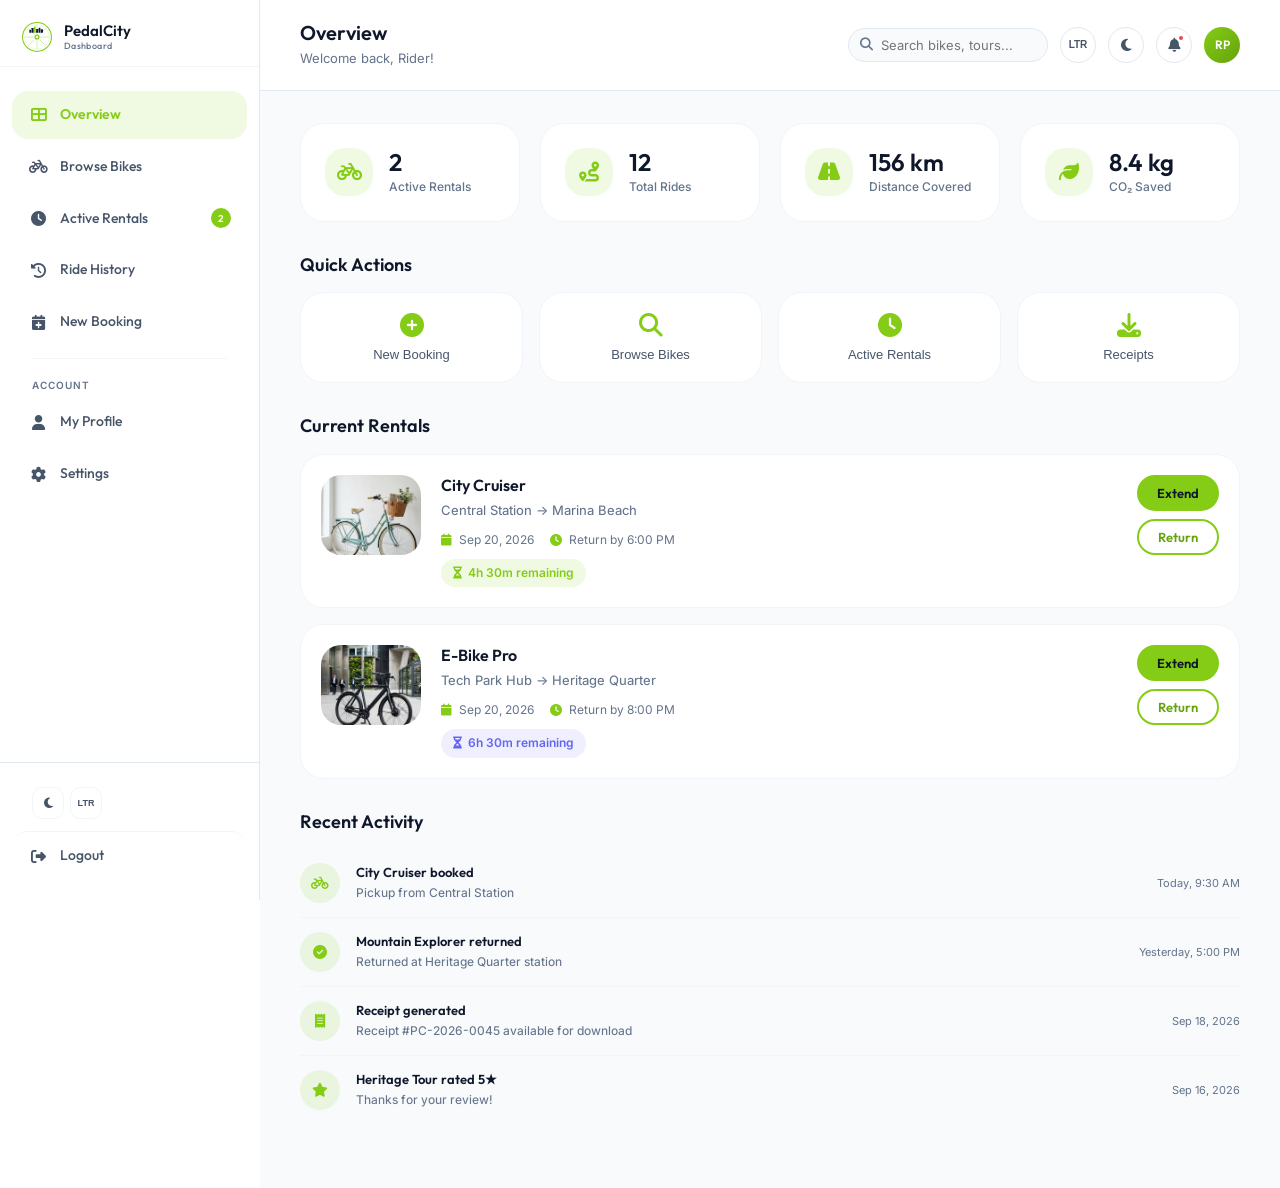
==== dashboard.html @ 8dd829ca "first commit" ====
<!DOCTYPE html>
<html lang="en" id="root-html">
<head>
    <meta charset="UTF-8">
    <meta name="viewport" content="width=device-width, initial-scale=1.0">
    <meta name="description" content="PedalCity Customer Dashboard — Browse available bicycles, manage active rentals, extend bookings, download receipts, and view ride history.">
    <title>Dashboard | PedalCity Bicycle Rental & City Tours</title>
    <link rel="icon" type="image/svg+xml" href="favicon.svg">
    <link rel="stylesheet" href="https://cdnjs.cloudflare.com/ajax/libs/font-awesome/6.5.1/css/all.min.css">
    <link rel="stylesheet" href="style.css">
</head>
<body class="dashboard-body">

<!-- Mobile Menu Button -->
<button class="dashboard-mobile-toggle" onclick="toggleDashboardSidebar()" aria-label="Open Sidebar">
    <i class="fas fa-bars"></i>
</button>

<!-- Backdrop -->
<div class="dashboard-backdrop" onclick="toggleDashboardSidebar()"></div>

<!-- ===== SIDEBAR ===== -->
<aside class="dashboard-sidebar" id="dashboard-sidebar">
    <div class="sidebar-header">
        <a href="index.html" class="nav-logo" aria-label="PedalCity Home" style="margin-bottom:0;">
            <img src="logo.svg" alt="PedalCity Logo" width="34" height="34" style="width:34px;height:34px;object-fit:contain;display:block;flex-shrink:0;">
            <div class="nav-logo-text">
                <span class="brand-top" style="font-size:0.9375rem;">PedalCity</span>
                <span class="brand-bottom" style="font-size:0.5625rem;">Dashboard</span>
            </div>
        </a>
    </div>

    <nav class="sidebar-nav">
        <a href="#" class="sidebar-link active" onclick="switchDashTab('overview', this)" id="nav-overview">
            <i class="fas fa-th-large"></i> Overview
        </a>
        <a href="#" class="sidebar-link" onclick="switchDashTab('browse', this)" id="nav-browse">
            <i class="fas fa-bicycle"></i> Browse Bikes
        </a>
        <a href="#" class="sidebar-link" onclick="switchDashTab('active', this)" id="nav-active">
            <i class="fas fa-clock"></i> Active Rentals
            <span class="sidebar-badge">2</span>
        </a>
        <a href="#" class="sidebar-link" onclick="switchDashTab('history', this)" id="nav-history">
            <i class="fas fa-history"></i> Ride History
        </a>
        <a href="#" class="sidebar-link" onclick="switchDashTab('book', this)" id="nav-book">
            <i class="fas fa-calendar-plus"></i> New Booking
        </a>

        <div class="sidebar-divider"></div>
        <p class="sidebar-section-label">Account</p>

        <a href="#" class="sidebar-link" onclick="switchDashTab('profile', this)" id="nav-profile">
            <i class="fas fa-user"></i> My Profile
        </a>
        <a href="#" class="sidebar-link" onclick="switchDashTab('settings', this)" id="nav-settings">
            <i class="fas fa-cog"></i> Settings
        </a>
    </nav>

    <div class="sidebar-footer">
        <div class="sidebar-footer-toggles">
            <button onclick="toggleTheme()" class="sidebar-toggle-btn" title="Toggle Theme">
                <i class="fas fa-moon theme-icon"></i>
            </button>
            <button onclick="toggleDir()" class="sidebar-toggle-btn" title="Toggle Direction">
                <span class="dir-label" style="font-size:0.5625rem;font-weight:600;">LTR</span>
            </button>
        </div>
        <a href="login.html" class="sidebar-link logout-link">
            <i class="fas fa-sign-out-alt"></i> Logout
        </a>
    </div>
</aside>

<!-- ===== MAIN CONTENT ===== -->
<main class="dashboard-main">
    <!-- Top Bar -->
    <header class="dashboard-topbar">
        <div>
            <h2 class="dashboard-page-title" id="dash-page-title">Overview</h2>
            <p class="dashboard-page-subtitle" id="dash-page-subtitle">Welcome back, Rider!</p>
        </div>
        <div class="dashboard-topbar-actions">
            <div class="dashboard-search">
                <i class="fas fa-search"></i>
                <input type="text" placeholder="Search bikes, tours..." class="dashboard-search-input">
            </div>
            <button onclick="toggleDir()" class="dashboard-notification-btn" title="Toggle Direction" aria-label="Toggle text direction">
                <span class="dir-label" style="font-size:0.625rem;font-weight:600;">LTR</span>
            </button>
            <button onclick="toggleTheme()" class="dashboard-notification-btn" title="Toggle Theme" aria-label="Toggle dark mode">
                <i class="fas fa-moon theme-icon"></i>
            </button>
            <button class="dashboard-notification-btn" title="Notifications">
                <i class="fas fa-bell"></i>
                <span class="notification-dot"></span>
            </button>
            <div class="dashboard-user-avatar" title="Profile">
                <span>RP</span>
            </div>
        </div>
    </header>

    <!-- ===== TAB: OVERVIEW ===== -->
    <div class="dash-tab active" id="tab-overview">
        <!-- Metric Cards -->
        <div class="dash-metrics-grid">
            <div class="dash-metric-card">
                <div class="dash-metric-icon"><i class="fas fa-bicycle"></i></div>
                <div>
                    <div class="dash-metric-value">2</div>
                    <div class="dash-metric-label">Active Rentals</div>
                </div>
            </div>
            <div class="dash-metric-card">
                <div class="dash-metric-icon"><i class="fas fa-route"></i></div>
                <div>
                    <div class="dash-metric-value">12</div>
                    <div class="dash-metric-label">Total Rides</div>
                </div>
            </div>
            <div class="dash-metric-card">
                <div class="dash-metric-icon"><i class="fas fa-road"></i></div>
                <div>
                    <div class="dash-metric-value">156 km</div>
                    <div class="dash-metric-label">Distance Covered</div>
                </div>
            </div>
            <div class="dash-metric-card">
                <div class="dash-metric-icon"><i class="fas fa-leaf"></i></div>
                <div>
                    <div class="dash-metric-value">8.4 kg</div>
                    <div class="dash-metric-label">CO₂ Saved</div>
                </div>
            </div>
        </div>

        <!-- Quick Actions -->
        <div class="dash-section">
            <h3 class="dash-section-title">Quick Actions</h3>
            <div class="quick-actions-grid">
                <button class="quick-action-btn" onclick="switchDashTab('book', document.getElementById('nav-book'))">
                    <i class="fas fa-plus-circle"></i>
                    <span>New Booking</span>
                </button>
                <button class="quick-action-btn" onclick="switchDashTab('browse', document.getElementById('nav-browse'))">
                    <i class="fas fa-search"></i>
                    <span>Browse Bikes</span>
                </button>
                <button class="quick-action-btn" onclick="switchDashTab('active', document.getElementById('nav-active'))">
                    <i class="fas fa-clock"></i>
                    <span>Active Rentals</span>
                </button>
                <button class="quick-action-btn" onclick="switchDashTab('history', document.getElementById('nav-history'))">
                    <i class="fas fa-download"></i>
                    <span>Receipts</span>
                </button>
            </div>
        </div>

        <!-- Current Rentals Preview -->
        <div class="dash-section">
            <h3 class="dash-section-title">Current Rentals</h3>
            <div class="dash-rental-cards">
                <div class="dash-rental-card">
                    <img src="assets/images/dashboard-bike-1.jpg" alt="City Cruiser rental" class="dash-rental-img">
                    <div class="dash-rental-info">
                        <h4>City Cruiser</h4>
                        <p>Central Station → Marina Beach</p>
                        <div class="dash-rental-meta">
                            <span><i class="fas fa-calendar"></i> Sep 20, 2026</span>
                            <span><i class="fas fa-clock"></i> Return by 6:00 PM</span>
                        </div>
                        <div class="dash-rental-countdown">
                            <span class="countdown-badge active"><i class="fas fa-hourglass-half"></i> 4h 30m remaining</span>
                        </div>
                    </div>
                    <div class="dash-rental-actions">
                        <button class="btn btn-primary btn-sm" onclick="alert('Rental extended by 2 hours!')">Extend</button>
                        <button class="btn btn-outline btn-sm" onclick="alert('Return confirmed!')">Return</button>
                    </div>
                </div>
                <div class="dash-rental-card">
                    <img src="assets/images/dashboard-bike-3.jpg" alt="E-Bike Pro rental" class="dash-rental-img">
                    <div class="dash-rental-info">
                        <h4>E-Bike Pro</h4>
                        <p>Tech Park Hub → Heritage Quarter</p>
                        <div class="dash-rental-meta">
                            <span><i class="fas fa-calendar"></i> Sep 20, 2026</span>
                            <span><i class="fas fa-clock"></i> Return by 8:00 PM</span>
                        </div>
                        <div class="dash-rental-countdown">
                            <span class="countdown-badge"><i class="fas fa-hourglass-half"></i> 6h 30m remaining</span>
                        </div>
                    </div>
                    <div class="dash-rental-actions">
                        <button class="btn btn-primary btn-sm" onclick="alert('Rental extended by 2 hours!')">Extend</button>
                        <button class="btn btn-outline btn-sm" onclick="alert('Return confirmed!')">Return</button>
                    </div>
                </div>
            </div>
        </div>

        <!-- Recent Activity -->
        <div class="dash-section">
            <h3 class="dash-section-title">Recent Activity</h3>
            <div class="dash-activity-list">
                <div class="dash-activity-item">
                    <div class="dash-activity-icon"><i class="fas fa-bicycle"></i></div>
                    <div class="dash-activity-content">
                        <h5>City Cruiser booked</h5>
                        <p>Pickup from Central Station</p>
                    </div>
                    <div class="dash-activity-time">Today, 9:30 AM</div>
                </div>
                <div class="dash-activity-item">
                    <div class="dash-activity-icon"><i class="fas fa-check-circle"></i></div>
                    <div class="dash-activity-content">
                        <h5>Mountain Explorer returned</h5>
                        <p>Returned at Heritage Quarter station</p>
                    </div>
                    <div class="dash-activity-time">Yesterday, 5:00 PM</div>
                </div>
                <div class="dash-activity-item">
                    <div class="dash-activity-icon"><i class="fas fa-receipt"></i></div>
                    <div class="dash-activity-content">
                        <h5>Receipt generated</h5>
                        <p>Receipt #PC-2026-0045 available for download</p>
                    </div>
                    <div class="dash-activity-time">Sep 18, 2026</div>
                </div>
                <div class="dash-activity-item">
                    <div class="dash-activity-icon"><i class="fas fa-star"></i></div>
                    <div class="dash-activity-content">
                        <h5>Heritage Tour rated 5★</h5>
                        <p>Thanks for your review!</p>
                    </div>
                    <div class="dash-activity-time">Sep 16, 2026</div>
                </div>
            </div>
        </div>
    </div>

    <!-- ===== TAB: BROWSE BIKES ===== -->
    <div class="dash-tab" id="tab-browse">
        <div class="dash-section">
            <h3 class="dash-section-title">Available Bicycles</h3>
            <p style="color:var(--text-muted);margin-bottom:1.5rem;">Real-time availability across all stations. Click to book.</p>
            <div class="filter-tabs" style="margin-bottom:1.5rem;">
                <button class="filter-tab active" data-filter="all" onclick="switchFilter('all', '.dash-bike-card')">All</button>
                <button class="filter-tab" data-filter="city" onclick="switchFilter('city', '.dash-bike-card')">City</button>
                <button class="filter-tab" data-filter="mountain" onclick="switchFilter('mountain', '.dash-bike-card')">Mountain</button>
                <button class="filter-tab" data-filter="ebike" onclick="switchFilter('ebike', '.dash-bike-card')">E-Bike</button>
                <button class="filter-tab" data-filter="kids" onclick="switchFilter('kids', '.dash-bike-card')">Kids</button>
            </div>
            <div class="dash-bikes-grid">
                <div class="dash-bike-card" data-category="city">
                    <img src="assets/images/dashboard-bike-1.jpg" alt="City Cruiser">
                    <div class="dash-bike-info">
                        <h4>City Cruiser</h4>
                        <p>7 Speed · Alloy · 14 kg</p>
                        <div style="display:flex;align-items:center;justify-content:space-between;margin-top:0.75rem;">
                            <span class="card-price" style="font-size:1rem;">₹299<span>/day</span></span>
                            <span style="font-size:0.6875rem;color:var(--green);font-weight:600;"><span class="avail-dot" style="width:6px;height:6px;"></span> 24</span>
                        </div>
                    </div>
                    <button class="btn btn-primary btn-sm w-full" onclick="switchDashTab('book', document.getElementById('nav-book'))">Book Now</button>
                </div>
                <div class="dash-bike-card" data-category="mountain">
                    <img src="assets/images/dashboard-bike-2.jpg" alt="Mountain Explorer">
                    <div class="dash-bike-info">
                        <h4>Mountain Explorer</h4>
                        <p>21 Speed · Carbon · 16 kg</p>
                        <div style="display:flex;align-items:center;justify-content:space-between;margin-top:0.75rem;">
                            <span class="card-price" style="font-size:1rem;">₹499<span>/day</span></span>
                            <span style="font-size:0.6875rem;color:var(--green);font-weight:600;"><span class="avail-dot" style="width:6px;height:6px;"></span> 12</span>
                        </div>
                    </div>
                    <button class="btn btn-primary btn-sm w-full" onclick="switchDashTab('book', document.getElementById('nav-book'))">Book Now</button>
                </div>
                <div class="dash-bike-card" data-category="ebike">
                    <img src="assets/images/dashboard-bike-3.jpg" alt="E-Bike Pro">
                    <div class="dash-bike-info">
                        <h4>E-Bike Pro</h4>
                        <p>250W · 60km Range · Alloy</p>
                        <div style="display:flex;align-items:center;justify-content:space-between;margin-top:0.75rem;">
                            <span class="card-price" style="font-size:1rem;">₹699<span>/day</span></span>
                            <span style="font-size:0.6875rem;color:var(--green);font-weight:600;"><span class="avail-dot" style="width:6px;height:6px;"></span> 8</span>
                        </div>
                    </div>
                    <button class="btn btn-primary btn-sm w-full" onclick="switchDashTab('book', document.getElementById('nav-book'))">Book Now</button>
                </div>
                <div class="dash-bike-card" data-category="city">
                    <img src="assets/images/dashboard-bike-4.jpg" alt="Tandem Explorer">
                    <div class="dash-bike-info">
                        <h4>Tandem Explorer</h4>
                        <p>7 Speed · 2-Seater · 22 kg</p>
                        <div style="display:flex;align-items:center;justify-content:space-between;margin-top:0.75rem;">
                            <span class="card-price" style="font-size:1rem;">₹599<span>/day</span></span>
                            <span style="font-size:0.6875rem;color:var(--amber);font-weight:600;">5 left</span>
                        </div>
                    </div>
                    <button class="btn btn-primary btn-sm w-full" onclick="switchDashTab('book', document.getElementById('nav-book'))">Book Now</button>
                </div>
                <div class="dash-bike-card" data-category="kids">
                    <img src="assets/images/bike-kids.jpg" alt="Junior Rider">
                    <div class="dash-bike-info">
                        <h4>Junior Rider</h4>
                        <p>Single Speed · 9 kg · Ages 6–12</p>
                        <div style="display:flex;align-items:center;justify-content:space-between;margin-top:0.75rem;">
                            <span class="card-price" style="font-size:1rem;">₹199<span>/day</span></span>
                            <span style="font-size:0.6875rem;color:var(--green);font-weight:600;"><span class="avail-dot" style="width:6px;height:6px;"></span> 18</span>
                        </div>
                    </div>
                    <button class="btn btn-primary btn-sm w-full" onclick="switchDashTab('book', document.getElementById('nav-book'))">Book Now</button>
                </div>
                <div class="dash-bike-card" data-category="ebike">
                    <img src="assets/images/bike-ebike.jpg" alt="E-City Commuter">
                    <div class="dash-bike-info">
                        <h4>E-City Commuter</h4>
                        <p>350W · 80km Range · Carbon</p>
                        <div style="display:flex;align-items:center;justify-content:space-between;margin-top:0.75rem;">
                            <span class="card-price" style="font-size:1rem;">₹899<span>/day</span></span>
                            <span style="font-size:0.6875rem;color:var(--green);font-weight:600;"><span class="avail-dot" style="width:6px;height:6px;"></span> 6</span>
                        </div>
                    </div>
                    <button class="btn btn-primary btn-sm w-full" onclick="switchDashTab('book', document.getElementById('nav-book'))">Book Now</button>
                </div>
                <div class="dash-bike-card" data-category="mountain">
                    <img src="assets/images/bike-mountain.jpg" alt="Trail Master Pro">
                    <div class="dash-bike-info">
                        <h4>Trail Master Pro</h4>
                        <p>27 Speed · Hydraulic Disc · 13 kg</p>
                        <div style="display:flex;align-items:center;justify-content:space-between;margin-top:0.75rem;">
                            <span class="card-price" style="font-size:1rem;">₹549<span>/day</span></span>
                            <span style="font-size:0.6875rem;color:var(--green);font-weight:600;"><span class="avail-dot" style="width:6px;height:6px;"></span> 10</span>
                        </div>
                    </div>
                    <button class="btn btn-primary btn-sm w-full" onclick="switchDashTab('book', document.getElementById('nav-book'))">Book Now</button>
                </div>
                <div class="dash-bike-card" data-category="city">
                    <img src="assets/images/bike-city-cruiser.jpg" alt="Vintage Dutch Commuter">
                    <div class="dash-bike-info">
                        <h4>Vintage Dutch</h4>
                        <p>3 Speed · Front Basket · 13 kg</p>
                        <div style="display:flex;align-items:center;justify-content:space-between;margin-top:0.75rem;">
                            <span class="card-price" style="font-size:1rem;">₹249<span>/day</span></span>
                            <span style="font-size:0.6875rem;color:var(--green);font-weight:600;"><span class="avail-dot" style="width:6px;height:6px;"></span> 15</span>
                        </div>
                    </div>
                    <button class="btn btn-primary btn-sm w-full" onclick="switchDashTab('book', document.getElementById('nav-book'))">Book Now</button>
                </div>
            </div>
        </div>
    </div>

    <!-- ===== TAB: ACTIVE RENTALS ===== -->
    <div class="dash-tab" id="tab-active">
        <div class="dash-section">
            <h3 class="dash-section-title">Active Rentals (2)</h3>
            <p style="color:var(--text-muted);margin-bottom:1.5rem;">Your currently rented bicycles with return deadlines and extension options.</p>
            <div class="dash-rental-cards">
                <div class="dash-rental-card">
                    <img src="assets/images/dashboard-bike-1.jpg" alt="City Cruiser" class="dash-rental-img">
                    <div class="dash-rental-info">
                        <h4>City Cruiser</h4>
                        <p>Booking #PC-2026-0047 · Central Station → Marina Beach</p>
                        <div class="dash-rental-meta">
                            <span><i class="fas fa-calendar"></i> Sep 20, 2026</span>
                            <span><i class="fas fa-clock"></i> Return by 6:00 PM</span>
                            <span><i class="fas fa-map-marker-alt"></i> Any Station</span>
                        </div>
                        <div class="dash-rental-countdown">
                            <span class="countdown-badge active"><i class="fas fa-hourglass-half"></i> 4h 30m remaining</span>
                        </div>
                        <div class="dash-rental-details">
                            <div><strong>Rental Duration:</strong> Half-Day (4 hours)</div>
                            <div><strong>Insurance:</strong> Standard Coverage</div>
                            <div><strong>Deposit:</strong> ₹500 (refundable)</div>
                            <div><strong>Total Paid:</strong> ₹398</div>
                        </div>
                    </div>
                    <div class="dash-rental-actions">
                        <button class="btn btn-primary btn-sm" onclick="alert('Rental extended by 2 hours! New return time: 8:00 PM.')"><i class="fas fa-plus"></i> Extend 2h</button>
                        <button class="btn btn-outline btn-sm" onclick="alert('Return initiated. Please drop off at any station.')"><i class="fas fa-undo"></i> Return</button>
                    </div>
                </div>
                <div class="dash-rental-card">
                    <img src="assets/images/dashboard-bike-3.jpg" alt="E-Bike Pro" class="dash-rental-img">
                    <div class="dash-rental-info">
                        <h4>E-Bike Pro</h4>
                        <p>Booking #PC-2026-0048 · Tech Park Hub → Heritage Quarter</p>
                        <div class="dash-rental-meta">
                            <span><i class="fas fa-calendar"></i> Sep 20, 2026</span>
                            <span><i class="fas fa-clock"></i> Return by 8:00 PM</span>
                            <span><i class="fas fa-map-marker-alt"></i> Any Station</span>
                        </div>
                        <div class="dash-rental-countdown">
                            <span class="countdown-badge"><i class="fas fa-hourglass-half"></i> 6h 30m remaining</span>
                        </div>
                        <div class="dash-rental-details">
                            <div><strong>Rental Duration:</strong> Full-Day</div>
                            <div><strong>Insurance:</strong> Premium Coverage</div>
                            <div><strong>Deposit:</strong> ₹0 (premium plan)</div>
                            <div><strong>Total Paid:</strong> ₹798</div>
                        </div>
                    </div>
                    <div class="dash-rental-actions">
                        <button class="btn btn-primary btn-sm" onclick="alert('Rental extended by 2 hours!')"><i class="fas fa-plus"></i> Extend 2h</button>
                        <button class="btn btn-outline btn-sm" onclick="alert('Return initiated.')"><i class="fas fa-undo"></i> Return</button>
                    </div>
                </div>
            </div>
        </div>
    </div>

    <!-- ===== TAB: RIDE HISTORY ===== -->
    <div class="dash-tab" id="tab-history">
        <div class="dash-section">
            <h3 class="dash-section-title">Ride History & Receipts</h3>
            <p style="color:var(--text-muted);margin-bottom:1.5rem;">Your past rentals with downloadable receipts and signed agreements.</p>
            <div class="dash-table-wrapper">
                <table class="dash-table">
                    <thead>
                        <tr>
                            <th>Booking ID</th>
                            <th>Bicycle</th>
                            <th>Date</th>
                            <th>Duration</th>
                            <th>Amount</th>
                            <th>Status</th>
                            <th>Actions</th>
                        </tr>
                    </thead>
                    <tbody>
                        <tr>
                            <td><code>PC-2026-0045</code></td>
                            <td>Mountain Explorer</td>
                            <td>Sep 18, 2026</td>
                            <td>Full-Day</td>
                            <td>₹499</td>
                            <td><span class="status-badge completed">Completed</span></td>
                            <td>
                                <button class="btn btn-outline btn-xs" onclick="alert('Downloading receipt PDF...')"><i class="fas fa-download"></i> Receipt</button>
                                <button class="btn btn-outline btn-xs" onclick="alert('Downloading signed agreement PDF...')"><i class="fas fa-file-signature"></i> Agreement</button>
                            </td>
                        </tr>
                        <tr>
                            <td><code>PC-2026-0042</code></td>
                            <td>City Cruiser</td>
                            <td>Sep 15, 2026</td>
                            <td>Half-Day</td>
                            <td>₹349</td>
                            <td><span class="status-badge completed">Completed</span></td>
                            <td>
                                <button class="btn btn-outline btn-xs" onclick="alert('Downloading receipt PDF...')"><i class="fas fa-download"></i> Receipt</button>
                                <button class="btn btn-outline btn-xs" onclick="alert('Downloading signed agreement PDF...')"><i class="fas fa-file-signature"></i> Agreement</button>
                            </td>
                        </tr>
                        <tr>
                            <td><code>PC-2026-0038</code></td>
                            <td>E-Bike Pro</td>
                            <td>Sep 12, 2026</td>
                            <td>Hourly (3h)</td>
                            <td>₹297</td>
                            <td><span class="status-badge completed">Completed</span></td>
                            <td>
                                <button class="btn btn-outline btn-xs" onclick="alert('Downloading receipt PDF...')"><i class="fas fa-download"></i> Receipt</button>
                                <button class="btn btn-outline btn-xs" onclick="alert('Downloading signed agreement PDF...')"><i class="fas fa-file-signature"></i> Agreement</button>
                            </td>
                        </tr>
                        <tr>
                            <td><code>PC-2026-0031</code></td>
                            <td>Tandem Explorer</td>
                            <td>Sep 8, 2026</td>
                            <td>Full-Day</td>
                            <td>₹599</td>
                            <td><span class="status-badge completed">Completed</span></td>
                            <td>
                                <button class="btn btn-outline btn-xs" onclick="alert('Downloading receipt PDF...')"><i class="fas fa-download"></i> Receipt</button>
                                <button class="btn btn-outline btn-xs" onclick="alert('Downloading signed agreement PDF...')"><i class="fas fa-file-signature"></i> Agreement</button>
                            </td>
                        </tr>
                        <tr>
                            <td><code>PC-2026-0025</code></td>
                            <td>City Cruiser</td>
                            <td>Sep 3, 2026</td>
                            <td>Half-Day</td>
                            <td>₹349</td>
                            <td><span class="status-badge cancelled">Cancelled</span></td>
                            <td><span style="font-size:0.75rem;color:var(--text-muted);">N/A</span></td>
                        </tr>
                    </tbody>
                </table>
            </div>
        </div>
    </div>

    <!-- ===== TAB: NEW BOOKING ===== -->
    <div class="dash-tab" id="tab-book">
        <div class="dash-section">
            <h3 class="dash-section-title">New Booking</h3>
            <p style="color:var(--text-muted);margin-bottom:1.5rem;">Select your bicycle, pickup location, duration, and complete your booking.</p>
            <form class="booking-form" onsubmit="event.preventDefault(); alert('Booking confirmed! Your bicycle will be ready at the selected station. Booking ID: PC-2026-0049'); switchDashTab('active', document.getElementById('nav-active'));">
                <div class="booking-form-grid">
                    <div class="form-group">
                        <label class="form-label" for="bk-bike">Bicycle Type</label>
                        <select id="bk-bike" class="form-select" required>
                            <option value="" disabled selected>Select bicycle</option>
                            <option>City Cruiser — ₹299/day</option>
                            <option>Mountain Explorer — ₹499/day</option>
                            <option>E-Bike Pro — ₹699/day</option>
                            <option>Junior Rider — ₹199/day</option>
                            <option>Tandem Explorer — ₹599/day</option>
                            <option>E-City Commuter — ₹899/day</option>
                        </select>
                    </div>
                    <div class="form-group">
                        <label class="form-label" for="bk-location">Pickup Location</label>
                        <select id="bk-location" class="form-select" required>
                            <option value="" disabled selected>Select station</option>
                            <option>Central Station — 42 Main St</option>
                            <option>Marina Beach — 15 Beach Rd</option>
                            <option>University Campus — 8 College Ave</option>
                            <option>Heritage Quarter — 3 Temple St</option>
                            <option>Tech Park Hub — 120 IT Corridor</option>
                            <option>Central Park Gate — 1 Park Ave</option>
                        </select>
                    </div>
                    <div class="form-group">
                        <label class="form-label" for="bk-date">Pickup Date</label>
                        <input type="date" id="bk-date" class="form-input" required>
                    </div>
                    <div class="form-group">
                        <label class="form-label" for="bk-time">Pickup Time</label>
                        <input type="time" id="bk-time" class="form-input" required>
                    </div>
                    <div class="form-group">
                        <label class="form-label" for="bk-duration">Rental Duration</label>
                        <select id="bk-duration" class="form-select" required>
                            <option value="" disabled selected>Select duration</option>
                            <option>Hourly (1 hour) — ₹99</option>
                            <option>Hourly (2 hours) — ₹198</option>
                            <option>Hourly (3 hours) — ₹297</option>
                            <option>Half-Day (4 hours) — ₹349</option>
                            <option>Full-Day (8 hours) — ₹599</option>
                            <option>2 Days — ₹1,099</option>
                            <option>Weekly (7 days) — ₹3,499</option>
                        </select>
                    </div>
                    <div class="form-group">
                        <label class="form-label" for="bk-insurance">Insurance Plan</label>
                        <select id="bk-insurance" class="form-select">
                            <option>Basic (Free)</option>
                            <option>Standard (₹49/day)</option>
                            <option>Premium (₹99/day)</option>
                        </select>
                    </div>
                </div>
                <div class="form-group">
                    <label class="form-label" for="bk-notes">Special Requests (Optional)</label>
                    <textarea id="bk-notes" class="form-textarea" placeholder="Any special requirements — child seat, phone mount, etc."></textarea>
                </div>
                <div class="form-group" style="margin-bottom:1.5rem;">
                    <div class="checkbox-wrapper">
                        <input type="checkbox" id="bk-terms" required>
                        <label for="bk-terms">I agree to the <a href="rules.html" class="link-primary" target="_blank">Rental Rules</a> and <a href="#" class="link-primary">Deposit Policy</a></label>
                    </div>
                </div>
                <button type="submit" class="btn btn-primary btn-lg"><i class="fas fa-calendar-check"></i> Confirm Booking</button>
            </form>
        </div>
    </div>

    <!-- ===== TAB: PROFILE ===== -->
    <div class="dash-tab" id="tab-profile">
        <div class="dash-section">
            <h3 class="dash-section-title">My Profile</h3>
            <div class="profile-header">
                <div class="profile-avatar"><span>RP</span></div>
                <div>
                    <h4>Ravi Patel</h4>
                    <p style="color:var(--text-muted);">ravi.patel@email.com · +91 98765 43210</p>
                    <p style="color:var(--text-muted);font-size:0.8125rem;">Member since September 2026</p>
                </div>
            </div>
            <form onsubmit="event.preventDefault(); alert('Profile updated successfully!');" style="margin-top:2rem;">
                <div class="booking-form-grid">
                    <div class="form-group">
                        <label class="form-label" for="pf-name">Full Name</label>
                        <input type="text" id="pf-name" class="form-input" value="Ravi Patel">
                    </div>
                    <div class="form-group">
                        <label class="form-label" for="pf-email">Email</label>
                        <input type="email" id="pf-email" class="form-input" value="ravi.patel@email.com">
                    </div>
                    <div class="form-group">
                        <label class="form-label" for="pf-phone">Phone</label>
                        <input type="tel" id="pf-phone" class="form-input" value="+91 98765 43210">
                    </div>
                    <div class="form-group">
                        <label class="form-label" for="pf-city">City</label>
                        <input type="text" id="pf-city" class="form-input" value="Chennai">
                    </div>
                </div>
                <button type="submit" class="btn btn-primary"><i class="fas fa-save"></i> Save Changes</button>
            </form>
        </div>
    </div>

    <!-- ===== TAB: SETTINGS ===== -->
    <div class="dash-tab" id="tab-settings">
        <div class="dash-section">
            <h3 class="dash-section-title">Settings</h3>
            <div class="settings-group">
                <h4>Notifications</h4>
                <div class="setting-item"><span>Email notifications</span><input type="checkbox" checked></div>
                <div class="setting-item"><span>SMS alerts</span><input type="checkbox" checked></div>
                <div class="setting-item"><span>Rental reminders</span><input type="checkbox" checked></div>
                <div class="setting-item"><span>Promotional offers</span><input type="checkbox"></div>
            </div>
            <div class="settings-group">
                <h4>Privacy</h4>
                <div class="setting-item"><span>Share ride statistics</span><input type="checkbox"></div>
                <div class="setting-item"><span>Public profile</span><input type="checkbox"></div>
            </div>
            <div class="settings-group">
                <h4>Account</h4>
                <button class="btn btn-outline btn-sm" onclick="alert('Password change email sent!')"><i class="fas fa-key"></i> Change Password</button>
                <button class="btn btn-outline btn-sm" style="margin-left:0.5rem;color:var(--error);border-color:var(--error);" onclick="if(confirm('Are you sure you want to delete your account? This action cannot be undone.')) alert('Account deletion request submitted.');"><i class="fas fa-trash"></i> Delete Account</button>
            </div>
        </div>
    </div>
</main>

<script src="components.js"></script>
<script>
// Dashboard-specific initialization
document.addEventListener('DOMContentLoaded', function() {
    // Remove default nav/footer injection for dashboard
    const mainNav = document.getElementById('main-nav');
    const mainFooter = document.getElementById('main-footer');
    if (mainNav) mainNav.remove();
    if (mainFooter) mainFooter.remove();

    // Auth theme/dir init
    initAuthPage();

    // Set today's date as default for booking
    const dateInput = document.getElementById('bk-date');
    if (dateInput) {
        const today = new Date().toISOString().split('T')[0];
        dateInput.value = today;
        dateInput.min = today;
    }
});

function switchDashTab(tabId, linkEl) {
    // Hide all tabs
    document.querySelectorAll('.dash-tab').forEach(tab => tab.classList.remove('active'));
    // Show target
    const target = document.getElementById('tab-' + tabId);
    if (target) target.classList.add('active');

    // Update sidebar active
    document.querySelectorAll('.sidebar-link').forEach(l => l.classList.remove('active'));
    if (linkEl) linkEl.classList.add('active');

    // Update title
    const titles = {
        overview: ['Overview', 'Welcome back, Rider!'],
        browse: ['Browse Bikes', 'Real-time availability across all stations'],
        active: ['Active Rentals', 'Your currently rented bicycles'],
        history: ['Ride History', 'Past rentals, receipts & agreements'],
        book: ['New Booking', 'Reserve your next ride'],
        profile: ['My Profile', 'Manage your account details'],
        settings: ['Settings', 'Notification & privacy preferences'],
    };
    const t = titles[tabId] || ['Dashboard', ''];
    document.getElementById('dash-page-title').textContent = t[0];
    document.getElementById('dash-page-subtitle').textContent = t[1];

    // Close mobile sidebar
    const sidebar = document.querySelector('.dashboard-sidebar');
    const backdrop = document.querySelector('.dashboard-backdrop');
    if (sidebar) sidebar.classList.remove('open');
    if (backdrop) backdrop.classList.remove('open');

    // Prevent default link navigation
    if (event) event.preventDefault();
}
</script>
</body>
</html>
---- style.css ----
/* ===== PEDALCITY — BICYCLE RENTAL & CITY TOUR SERVICE — DESIGN SYSTEM ===== */
/* Sunset Amber + Slate Navy Palette — Warm Urban Cycling */

/* --- Google Fonts --- */
@import url('https://fonts.googleapis.com/css2?family=Outfit:wght@300;400;500;600;700;800&family=Inter:wght@300;400;500;600;700&display=swap');

/* --- CSS Custom Properties --- */
:root {
    /* Default Palette: Neon Volt Lime */
    --primary: #84CC16;
    --primary-hover: #65A30D;
    --primary-dark: #4D7C0F;
    --primary-light: #F7FEE7;
    --primary-glow: rgba(132, 204, 22, 0.32);
    --primary-subtle: rgba(132, 204, 22, 0.12);
    --primary-text: #65A30D;
    --primary-gradient-2: #10B981;
    --primary-overlay: rgba(132, 204, 22, 0.88);
    --secondary: #0F172A;
    --secondary-hover: #1E293B;

    --text-heading: #0F172A;
    --text-body: #475569;
    --text-muted: #64748B;
    --bg-body: #FFFFFF;
    --bg-surface: #F8FAFC;
    --bg-card: #FFFFFF;
    --border-default: #E2E8F0;
    --border-light: #F1F5F9;

    --shadow-sm: 0 1px 3px rgba(0, 0, 0, 0.05);
    --shadow-md: 0 4px 16px rgba(0, 0, 0, 0.08);
    --shadow-lg: 0 12px 40px rgba(0, 0, 0, 0.10);
    --shadow-xl: 0 24px 64px rgba(0, 0, 0, 0.14);
    --shadow-card: 0 2px 12px rgba(15, 23, 42, 0.06);
    --shadow-card-hover: 0 12px 36px var(--primary-glow), 0 4px 12px rgba(15, 23, 42, 0.06);
    --shadow-glow: 0 0 40px var(--primary-glow);

    --font-heading: 'Outfit', sans-serif;
    --font-body: 'Inter', sans-serif;

    --radius-sm: 0.5rem;
    --radius-md: 0.625rem;
    --radius-lg: 1rem;
    --radius-xl: 1.25rem;
    --radius-2xl: 1.5rem;
    --radius-3xl: 2rem;
    --radius-full: 9999px;

    --transition-fast: all 0.2s cubic-bezier(0.4, 0, 0.2, 1);
    --transition-smooth: all 0.35s cubic-bezier(0.4, 0, 0.2, 1);
    --transition-premium: all 0.5s cubic-bezier(0.16, 1, 0.3, 1);

    --green: #10B981;
    --red: #EF4444;
    --amber: #F59E0B;

    --container-padding: 1.5rem;
    --hero-inner-height: 380px;
    --hero-inner-height-tablet: 320px;
    --hero-inner-height-mobile: 260px;
    --hero-inner-height-xs: 240px;
}

/* --- Dark Mode Defaults --- */
.dark {
    color-scheme: dark;
    --primary-light: rgba(132, 204, 22, 0.16);
    --primary-text: #A3E635;
    --text-heading: #F1F5F9;
    --text-body: #94A3B8;
    --text-muted: #64748B;
    --bg-body: #0F172A;
    --bg-surface: #1E293B;
    --bg-card: #1E293B;
    --border-default: #334155;
    --border-light: #1E293B;
    --shadow-sm: 0 1px 3px rgba(0,0,0,0.3);
    --shadow-md: 0 4px 16px rgba(0,0,0,0.4);
    --shadow-lg: 0 12px 40px rgba(0,0,0,0.5);
    --shadow-xl: 0 24px 64px rgba(0,0,0,0.6);
    --shadow-card: 0 2px 12px rgba(0,0,0,0.3);
    --shadow-card-hover: 0 12px 36px var(--primary-glow), 0 4px 12px rgba(0,0,0,0.4);
}

/* ═══════════════════════════════════════════════════════════════
   THEME PALETTES — 6 CURATED MODERN COLOR SCHEMES
   ═══════════════════════════════════════════════════════════════ */

/* 1. Emerald Eco-Green (Fresh Eco-Mobility) */
[data-palette="emerald"] {
    --primary: #10B981;
    --primary-hover: #059669;
    --primary-dark: #047857;
    --primary-light: #ECFDF5;
    --primary-glow: rgba(16, 185, 129, 0.32);
    --primary-subtle: rgba(16, 185, 129, 0.12);
    --primary-text: #059669;
    --primary-gradient-2: #34D399;
    --primary-overlay: rgba(16, 185, 129, 0.88);
}
[data-palette="emerald"].dark,
.dark[data-palette="emerald"] {
    --primary-light: rgba(16, 185, 129, 0.16);
    --primary-text: #34D399;
    --primary-glow: rgba(16, 185, 129, 0.28);
}

/* 2. Sunset Amber (Warm Urban Cycling) */
[data-palette="amber"] {
    --primary: #F59E0B;
    --primary-hover: #D97706;
    --primary-dark: #B45309;
    --primary-light: #FFFBEB;
    --primary-glow: rgba(245, 158, 11, 0.32);
    --primary-subtle: rgba(245, 158, 11, 0.12);
    --primary-text: #D97706;
    --primary-gradient-2: #FB923C;
    --primary-overlay: rgba(245, 158, 11, 0.88);
}
[data-palette="amber"].dark,
.dark[data-palette="amber"] {
    --primary-light: rgba(245, 158, 11, 0.16);
    --primary-text: #FBBF24;
    --primary-glow: rgba(245, 158, 11, 0.28);
}

/* 3. Electric Cyan (Smart Coastal Transit) */
[data-palette="cyan"] {
    --primary: #06B6D4;
    --primary-hover: #0891B2;
    --primary-dark: #0E7490;
    --primary-light: #ECFEFF;
    --primary-glow: rgba(6, 182, 212, 0.32);
    --primary-subtle: rgba(6, 182, 212, 0.12);
    --primary-text: #0891B2;
    --primary-gradient-2: #38BDF8;
    --primary-overlay: rgba(6, 182, 212, 0.88);
}
[data-palette="cyan"].dark,
.dark[data-palette="cyan"] {
    --primary-light: rgba(6, 182, 212, 0.16);
    --primary-text: #38BDF8;
    --primary-glow: rgba(6, 182, 212, 0.28);
}

/* 4. Royal Indigo (High-Tech Metro) */
[data-palette="indigo"] {
    --primary: #6366F1;
    --primary-hover: #4F46E5;
    --primary-dark: #4338CA;
    --primary-light: #EEF2FF;
    --primary-glow: rgba(99, 102, 241, 0.32);
    --primary-subtle: rgba(99, 102, 241, 0.12);
    --primary-text: #4F46E5;
    --primary-gradient-2: #8B5CF6;
    --primary-overlay: rgba(99, 102, 241, 0.88);
}
[data-palette="indigo"].dark,
.dark[data-palette="indigo"] {
    --primary-light: rgba(99, 102, 241, 0.16);
    --primary-text: #818CF8;
    --primary-glow: rgba(99, 102, 241, 0.28);
}

/* 5. Sunset Coral (Sport & Adventure) */
[data-palette="coral"] {
    --primary: #FF5722;
    --primary-hover: #E64A19;
    --primary-dark: #BF360C;
    --primary-light: #FFF3E0;
    --primary-glow: rgba(255, 87, 34, 0.32);
    --primary-subtle: rgba(255, 87, 34, 0.12);
    --primary-text: #E64A19;
    --primary-gradient-2: #F43F5E;
    --primary-overlay: rgba(255, 87, 34, 0.88);
}
[data-palette="coral"].dark,
.dark[data-palette="coral"] {
    --primary-light: rgba(255, 87, 34, 0.16);
    --primary-text: #FB7185;
    --primary-glow: rgba(255, 87, 34, 0.28);
}

/* 6. Neon Lime (Speed & Night Cruiser) */
[data-palette="lime"] {
    --primary: #84CC16;
    --primary-hover: #65A30D;
    --primary-dark: #4D7C0F;
    --primary-light: #F7FEE7;
    --primary-glow: rgba(132, 204, 22, 0.32);
    --primary-subtle: rgba(132, 204, 22, 0.12);
    --primary-text: #65A30D;
    --primary-gradient-2: #10B981;
    --primary-overlay: rgba(132, 204, 22, 0.88);
}
[data-palette="lime"].dark,
.dark[data-palette="lime"] {
    --primary-light: rgba(132, 204, 22, 0.16);
    --primary-text: #A3E635;
    --primary-glow: rgba(132, 204, 22, 0.28);
}

/* --- Base Reset --- */
*, *::before, *::after {
    margin: 0;
    padding: 0;
    box-sizing: border-box;
}

html {
    scroll-behavior: smooth;
    -webkit-font-smoothing: antialiased;
    -moz-osx-font-smoothing: grayscale;
    overflow-x: hidden;
}

body {
    font-family: var(--font-body);
    font-weight: 400;
    color: var(--text-body);
    background-color: var(--bg-body);
    line-height: 1.7;
    transition: background-color 0.3s ease, color 0.3s ease;
    overflow-x: hidden;
}

img {
    max-width: 100%;
    height: auto;
    display: block;
}

a {
    text-decoration: none;
    color: inherit;
    transition: var(--transition-fast);
}

ul, ol {
    list-style: none;
}

/* --- Typography Standards --- */
h1, h2, h3, h4, h5, h6,
.hero-title,
.section-title,
.page-header-title,
.card-title,
.pricing-plan-name,
.pricing-amount,
.dash-page-title,
.dash-section-title,
.error-code,
.error-subtitle,
.about-stat-num,
.stat-item h3,
.metric-value,
.dash-metric-value,
.palette-name,
.theme-studio-title,
.brand-top {
    font-family: var(--font-heading);
    font-weight: 600 !important;
    color: var(--text-heading);
    line-height: 1.25;
}

h1 { font-size: clamp(2rem, 5vw, 3.25rem); }
h2 { font-size: clamp(1.625rem, 4vw, 2.5rem); }
h3 { font-size: clamp(1.25rem, 3vw, 1.625rem); }
h4 { font-size: 1.125rem; }
h5 { font-size: 1rem; }
h6 { font-size: 0.875rem; }

p,
.lead,
.hero-subtitle,
.section-subtitle,
.page-header-desc,
.page-header p,
.card-desc,
.pricing-desc,
.dash-page-subtitle,
.dash-activity-content p,
.testimonial-quote,
.about-desc,
.rules-desc,
.stat-item p,
.error-desc {
    font-family: var(--font-body);
    font-weight: 450;
    line-height: 1.75;
    color: var(--text-body);
}

.text-muted { color: var(--text-muted); }
.text-primary { color: var(--primary-text); }
.text-center { text-align: center; }
.font-heading { font-family: var(--font-heading); }

/* --- Layout --- */
.container {
    width: 100%;
    max-width: 1200px;
    margin: 0 auto;
    padding: 0 var(--container-padding);
}

.section {
    padding: 5rem 0;
}

.section-sm {
    padding: 3.5rem 0;
}

.section-alt {
    background: var(--bg-surface);
}

.section-dark {
    background: var(--secondary);
}

.section-header {
    text-align: center;
    max-width: 640px;
    margin: 0 auto 3.5rem auto;
}

.section-header h2 {
    margin-bottom: 1rem;
}

.section-header p {
    font-size: 1rem;
    color: var(--text-muted);
}

.section-label {
    display: inline-flex;
    align-items: center;
    gap: 0.5rem;
    font-family: var(--font-heading);
    font-weight: 600;
    font-size: 0.8125rem;
    color: var(--primary-text);
    text-transform: uppercase;
    letter-spacing: 0.1em;
    margin-bottom: 0.875rem;
}

/* --- Grid --- */
.grid { display: grid; gap: 1.5rem; }
.grid-2 { grid-template-columns: repeat(2, 1fr); }
.grid-3 { grid-template-columns: repeat(3, 1fr); }
.grid-4 { grid-template-columns: repeat(4, 1fr); }

@media (max-width: 1024px) {
    .grid-4 { grid-template-columns: repeat(2, 1fr); }
}

@media (max-width: 768px) {
    .grid-2, .grid-3, .grid-4 { grid-template-columns: 1fr; }
    .section { padding: 3.5rem 0; }
}

/* ============================================================
   BUTTONS
   ============================================================ */
.btn {
    display: inline-flex;
    align-items: center;
    justify-content: center;
    gap: 0.5rem;
    font-family: var(--font-heading);
    font-weight: 600;
    font-size: 0.875rem;
    border: 2px solid transparent;
    border-radius: var(--radius-full);
    cursor: pointer;
    transition: var(--transition-fast);
    white-space: nowrap;
    padding: 0.625rem 1.5rem;
    text-align: center;
}

.btn i { font-size: 0.875rem; }

.btn-primary {
    background: var(--primary);
    color: #0F172A;
    font-weight: 600;
    border-color: var(--primary);
}
.btn-primary:hover {
    background: var(--primary-hover);
    color: #FFFFFF;
    border-color: var(--primary-hover);
    box-shadow: 0 8px 24px var(--primary-glow);
    transform: translateY(-2px);
}

.btn-secondary {
    background: var(--secondary);
    color: #FFFFFF;
    border-color: var(--secondary);
}
.btn-secondary:hover {
    background: var(--secondary-hover);
    border-color: var(--secondary-hover);
    transform: translateY(-2px);
}
.dark .btn-secondary {
    background: var(--border-default);
    border-color: var(--border-default);
    color: var(--text-heading);
}
.dark .btn-secondary:hover {
    background: #475569;
    border-color: #475569;
}

.btn-outline {
    background: transparent;
    color: var(--primary-text);
    border-color: var(--primary);
}
.btn-outline:hover {
    background: var(--primary);
    color: #0F172A;
    border-color: var(--primary);
    transform: translateY(-2px);
}

.btn-outline-light {
    background: rgba(255,255,255,0.1);
    color: #FFFFFF;
    border-color: rgba(255,255,255,0.4);
    backdrop-filter: blur(8px);
}
.btn-outline-light:hover {
    background: rgba(255,255,255,0.2);
    border-color: rgba(255,255,255,0.6);
    transform: translateY(-2px);
}

.btn-sm { padding: 0.5rem 1.125rem; font-size: 0.8125rem; }
.btn-lg { padding: 0.8125rem 2rem; font-size: 0.9375rem; }
.btn-xs { padding: 0.3125rem 0.75rem; font-size: 0.6875rem; }
.w-full { width: 100%; }

.badge-outline {
    background: transparent;
    color: var(--primary-text);
    border: 1.5px solid var(--border-default);
    transition: var(--transition-fast);
    text-decoration: none;
}
.badge-outline:hover {
    background: var(--primary);
    color: #0F172A;
    border-color: var(--primary);
}

/* ============================================================
   NAVBAR
   ============================================================ */
.navbar {
    position: fixed;
    top: 0;
    left: 0;
    right: 0;
    z-index: 1000;
    background: transparent;
    transition: var(--transition-smooth);
    padding: 0.75rem 0;
}

.navbar.scrolled {
    background: var(--bg-body);
    border-bottom: 1px solid var(--border-default);
    box-shadow: var(--shadow-sm);
    padding: 0.5rem 0;
    backdrop-filter: blur(20px);
}
.dark .navbar.scrolled {
    background: rgba(15, 23, 42, 0.92);
}

.nav-inner {
    max-width: 1240px;
    margin: 0 auto;
    padding: 0 var(--container-padding);
    display: flex;
    align-items: center;
    justify-content: space-between;
    gap: 1rem;
}

.nav-logo {
    display: flex;
    align-items: center;
    gap: 0.625rem;
    flex-shrink: 0;
}

.nav-logo-img {
    border-radius: var(--radius-sm);
}

.nav-logo-text {
    display: flex;
    flex-direction: column;
}

.brand-top {
    font-family: var(--font-heading);
    font-weight: 600;
    font-size: 1.1875rem;
    color: var(--text-heading);
    line-height: 1.2;
}

.brand-bottom {
    font-family: var(--font-heading);
    font-weight: 500;
    font-size: 0.6875rem;
    color: var(--text-muted);
    letter-spacing: 0.04em;
    line-height: 1.3;
}

.nav-links {
    display: flex;
    align-items: center;
    gap: 0.25rem;
}

.nav-link {
    font-family: var(--font-heading);
    font-weight: 500;
    font-size: 0.9375rem;
    color: var(--text-body);
    padding: 0.5rem 0.875rem;
    border-radius: var(--radius-full);
    transition: var(--transition-fast);
}
.nav-link:hover {
    color: var(--primary);
    background: var(--primary-subtle);
}
.nav-link.active {
    color: var(--primary);
    font-weight: 600;
    background: var(--primary-subtle);
}

.nav-actions {
    display: flex;
    align-items: center;
    gap: 0.5rem;
}

.nav-icon-btn {
    width: 36px;
    height: 36px;
    display: flex;
    align-items: center;
    justify-content: center;
    border: 1px solid var(--border-default);
    border-radius: var(--radius-full);
    background: var(--bg-card);
    cursor: pointer;
    transition: var(--transition-fast);
    color: var(--text-body);
    font-size: 0.875rem;
}
.nav-icon-btn:hover {
    border-color: var(--primary);
    color: var(--primary);
    background: var(--primary-subtle);
}

.nav-btn-signin {
    padding: 0.4375rem 1.125rem;
    font-weight: 600;
    font-size: 0.8125rem;
    border-radius: var(--radius-full);
    border: 1.5px solid var(--border-default);
    color: var(--text-heading);
    background: transparent;
    text-transform: uppercase;
    letter-spacing: 0.04em;
    transition: var(--transition-fast);
}
.nav-btn-signin:hover {
    border-color: var(--primary);
    color: var(--primary);
    background: var(--primary-subtle);
    transform: translateY(-2px);
}
.dark .nav-btn-signin {
    border-color: var(--border-default);
    color: var(--text-heading);
}
.dark .nav-btn-signin:hover {
    border-color: var(--primary);
    color: var(--primary);
    background: var(--primary-subtle);
}

.nav-btn-dashboard {
    padding: 0.4375rem 1.25rem;
    font-weight: 600;
    font-size: 0.8125rem;
    border-radius: var(--radius-full);
    text-transform: uppercase;
    letter-spacing: 0.04em;
    transition: var(--transition-fast);
}

.mobile-menu-btn {
    display: none;
    width: 36px;
    height: 36px;
    align-items: center;
    justify-content: center;
    border: 1px solid var(--border-default);
    border-radius: var(--radius-full);
    background: var(--bg-card);
    cursor: pointer;
    transition: var(--transition-fast);
    color: var(--text-body);
    font-size: 1rem;
}

.navbar-spacer {
    height: 72px;
}

/* Mobile Nav */
.mobile-backdrop {
    display: none;
    position: fixed;
    inset: 0;
    background: rgba(0,0,0,0.4);
    z-index: 998;
    backdrop-filter: blur(4px);
}
.mobile-backdrop.open {
    display: block;
}

.mobile-menu {
    display: none;
    position: fixed;
    top: 0;
    right: -300px;
    width: 280px;
    height: 100dvh;
    background: var(--bg-body);
    border-left: 1px solid var(--border-default);
    z-index: 999;
    transition: right 0.35s cubic-bezier(0.16, 1, 0.3, 1);
    padding: 5rem 1.5rem 2rem;
    overflow-y: auto;
    flex-direction: column;
    gap: 0.25rem;
}
.mobile-menu.open {
    right: 0;
}

.mob-link {
    display: block;
    padding: 0.8125rem 1.125rem;
    font-family: var(--font-heading);
    font-weight: 500;
    font-size: 1rem;
    color: var(--text-body);
    border-radius: var(--radius-lg);
    transition: var(--transition-fast);
}
.mob-link:hover, .mob-link.active {
    color: var(--primary);
    background: var(--primary-subtle);
}

.mob-actions {
    margin-top: 1.5rem;
    padding-top: 1.5rem;
    border-top: 1px solid var(--border-default);
}

.mob-toggles {
    display: flex;
    gap: 0.5rem;
    margin-top: 1rem;
}

@media (max-width: 1024px) {
    .nav-links { display: none; }
    .nav-actions .nav-btn-signin,
    .nav-actions .nav-btn-dashboard { display: none; }
    .mobile-menu-btn { display: flex; }
    .mobile-menu { display: flex; }
}

/* ============================================================
   FOOTER
   ============================================================ */
.footer {
    background: var(--secondary);
    color: rgba(255,255,255,0.7);
    padding: 4rem 0 0;
}

.footer-grid {
    display: grid;
    grid-template-columns: 1.5fr 1fr 1fr 1.2fr;
    gap: 2.5rem;
    margin-bottom: 3rem;
}

.footer-brand p {
    font-size: 0.875rem;
    color: rgba(255,255,255,0.55);
    margin-top: 0.75rem;
    line-height: 1.7;
}

.footer-socials {
    display: flex;
    gap: 0.75rem;
    margin-top: 1.25rem;
}

.footer-social-link {
    width: 36px;
    height: 36px;
    display: flex;
    align-items: center;
    justify-content: center;
    border: 1px solid rgba(255,255,255,0.15);
    border-radius: var(--radius-full);
    color: rgba(255,255,255,0.6);
    font-size: 0.875rem;
    transition: var(--transition-fast);
}
.footer-social-link:hover {
    background: var(--primary);
    border-color: var(--primary);
    color: #FFFFFF;
}

.footer-col-title {
    color: #FFFFFF;
    font-family: var(--font-heading);
    font-weight: 600;
    font-size: 0.9375rem;
    margin-bottom: 1.25rem;
    letter-spacing: 0.02em;
}

.footer-links li {
    margin-bottom: 0.625rem;
}

.footer-links a {
    font-size: 0.875rem;
    color: rgba(255,255,255,0.55);
    transition: var(--transition-fast);
}
.footer-links a:hover {
    color: var(--primary);
    padding-left: 0.25rem;
}

[dir="rtl"] .footer-links a:hover {
    padding-left: 0;
    padding-right: 0.25rem;
}

.footer-newsletter h4 {
    color: #FFFFFF;
    margin-bottom: 0.5rem;
}

.footer-newsletter p {
    font-size: 0.8125rem;
    color: rgba(255,255,255,0.55);
    margin-bottom: 1rem;
}

.footer-newsletter-form {
    display: flex;
    gap: 0.5rem;
}

.footer-newsletter-input {
    flex: 1;
    padding: 0.625rem 1rem;
    border: 1px solid rgba(255,255,255,0.15);
    border-radius: var(--radius-full);
    background: rgba(255,255,255,0.06);
    color: #FFFFFF;
    font-size: 0.875rem;
    font-family: var(--font-body);
    outline: none;
    transition: var(--transition-fast);
}
.footer-newsletter-input::placeholder { color: rgba(255,255,255,0.35); }
.footer-newsletter-input:focus { border-color: var(--primary); }

.footer-newsletter-btn {
    padding: 0.625rem 1.25rem;
    background: var(--primary);
    color: #FFFFFF;
    border: none;
    border-radius: var(--radius-full);
    font-family: var(--font-heading);
    font-weight: 600;
    font-size: 0.8125rem;
    cursor: pointer;
    transition: var(--transition-fast);
    white-space: nowrap;
}
.footer-newsletter-btn:hover { background: var(--primary-hover); }

.footer-bottom {
    border-top: 1px solid rgba(255,255,255,0.1);
    padding: 1.5rem 0;
    display: flex;
    align-items: center;
    justify-content: space-between;
    flex-wrap: wrap;
    gap: 1rem;
}

.footer-bottom p { font-size: 0.8125rem; color: rgba(255,255,255,0.4); }

.footer-bottom-links {
    display: flex;
    gap: 1.5rem;
}

.footer-bottom-links a {
    font-size: 0.8125rem;
    color: rgba(255,255,255,0.4);
}
.footer-bottom-links a:hover { color: var(--primary); }

@media (max-width: 1024px) {
    .footer-grid { grid-template-columns: 1fr 1fr; }
}

@media (max-width: 768px) {
    .footer-grid { grid-template-columns: 1fr; text-align: center; }
    .footer-socials { justify-content: center; }
    .footer-bottom { justify-content: center; text-align: center; }
    .footer-bottom-links { justify-content: center; }
    .footer-newsletter-form { flex-direction: column; }
}

/* ============================================================
   HERO — SPLIT (Home 1 - Auto-Slider)
   ============================================================ */
.hero-split {
    position: relative;
    min-height: 100vh;
    display: flex;
    align-items: center;
    justify-content: center;
    padding: 0;
    max-width: 100%;
    margin: 0 auto;
    overflow: hidden;
}

.hero-slider-container {
    position: relative;
    width: 100%;
    display: grid;
    grid-template-areas: "hero-stack";
    align-items: center;
}

.hero-split .hero-slide {
    grid-area: hero-stack;
    width: 100%;
    min-height: 100vh;
    opacity: 0;
    visibility: hidden;
    pointer-events: none;
    transition: opacity 0.85s cubic-bezier(0.16, 1, 0.3, 1), transform 0.85s cubic-bezier(0.16, 1, 0.3, 1), visibility 0.85s;
    transform: scale(0.98) translateY(6px);
    display: flex;
    align-items: center;
    justify-content: center;
    z-index: 1;
}

.hero-split .hero-slide.active {
    opacity: 1;
    visibility: visible;
    pointer-events: auto;
    transform: scale(1) translateY(0);
    z-index: 2;
}

.hero-slide-inner {
    width: 100%;
    max-width: 1200px;
    margin: 0 auto;
    padding: 7rem 1.25rem 5rem;
    display: flex;
    align-items: center;
    justify-content: space-between;
    gap: 3rem;
}

.hero-split-text {
    flex: 1;
    max-width: 560px;
}

/* Staggered Content Animation */
.hero-slide .hero-split-text > * {
    opacity: 0;
    transform: translateY(14px);
    transition: opacity 0.7s cubic-bezier(0.16, 1, 0.3, 1), transform 0.7s cubic-bezier(0.16, 1, 0.3, 1);
}

.hero-slide.active .hero-split-text > * {
    opacity: 1;
    transform: translateY(0);
}

.hero-slide.active .hero-split-text > *:nth-child(1) { transition-delay: 0.1s; }
.hero-slide.active .hero-split-text > *:nth-child(2) { transition-delay: 0.18s; }
.hero-slide.active .hero-split-text > *:nth-child(3) { transition-delay: 0.26s; }
.hero-slide.active .hero-split-text > *:nth-child(4) { transition-delay: 0.33s; }
.hero-slide.active .hero-split-text > *:nth-child(5) { transition-delay: 0.4s; }

.hero-slider-controls {
    position: absolute;
    bottom: 2rem;
    left: 50%;
    transform: translateX(-50%);
    display: inline-flex;
    align-items: center;
    gap: 0.75rem;
    z-index: 10;
    background: var(--bg-card);
    border: 1px solid var(--border-default);
    padding: 0.375rem 0.75rem;
    border-radius: var(--radius-full);
    box-shadow: var(--shadow-lg);
    backdrop-filter: blur(12px);
    -webkit-backdrop-filter: blur(12px);
}

[dir="rtl"] .hero-slider-controls {
    left: auto;
    right: 50%;
    transform: translateX(50%);
}

.hero-slider-arrow {
    width: 28px;
    height: 28px;
    display: flex;
    align-items: center;
    justify-content: center;
    border: none;
    background: transparent;
    color: var(--text-muted);
    font-size: 0.75rem;
    cursor: pointer;
    border-radius: var(--radius-full);
    transition: var(--transition-fast);
}

.hero-slider-arrow:hover {
    color: var(--primary);
    background: var(--primary-subtle);
}

.hero-slider-dots {
    display: flex;
    align-items: center;
    gap: 0.5rem;
}

.hero-dot {
    width: 20px;
    height: 6px;
    border-radius: var(--radius-full);
    background: var(--border-default);
    border: none;
    cursor: pointer;
    transition: all 0.35s cubic-bezier(0.16, 1, 0.3, 1);
    padding: 0;
}

.hero-dot.active {
    width: 38px;
    background: var(--primary);
    box-shadow: 0 0 12px var(--primary-glow);
}

.hero-title-gradient {
    background: linear-gradient(135deg, var(--primary), var(--primary-gradient-2));
    -webkit-background-clip: text;
    -webkit-text-fill-color: transparent;
    background-clip: text;
}

.trust-badges {
    display: flex;
    gap: 1rem;
    flex-wrap: wrap;
}

.trust-badge {
    display: inline-flex;
    align-items: center;
    gap: 0.375rem;
    font-family: var(--font-heading);
    font-weight: 600;
    font-size: 0.8125rem;
    color: var(--text-muted);
    background: var(--bg-surface);
    border: 1px solid var(--border-default);
    padding: 0.375rem 0.875rem;
    border-radius: var(--radius-full);
}
.trust-badge i { color: var(--primary); font-size: 0.75rem; }

.hero-split-visual {
    flex: 1;
    position: relative;
    display: flex;
    justify-content: center;
    align-items: center;
}

.hero-image-stack {
    position: relative;
    width: 100%;
    max-width: 520px;
}

.hero-image-main {
    width: 100%;
    height: 420px;
    border-radius: var(--radius-3xl);
    overflow: hidden;
    box-shadow: var(--shadow-xl);
}

.hero-image-main img {
    width: 100%;
    height: 100%;
    object-fit: cover;
}

.hero-float-card {
    position: absolute;
    background: var(--bg-card);
    border: 1px solid var(--border-default);
    border-radius: var(--radius-xl);
    padding: 1rem 1.25rem;
    box-shadow: var(--shadow-lg);
    display: flex;
    align-items: center;
    gap: 0.75rem;
    animation: float 3s ease-in-out infinite;
}

.hero-float-card.card-top {
    top: -20px;
    right: -20px;
}

.hero-float-card.card-bottom {
    bottom: 30px;
    left: -30px;
    animation-delay: -1.5s;
}

.hero-float-icon {
    width: 44px;
    height: 44px;
    border-radius: var(--radius-lg);
    background: var(--primary-subtle);
    display: flex;
    align-items: center;
    justify-content: center;
    color: var(--primary);
    font-size: 1.125rem;
    flex-shrink: 0;
}

.hero-float-label {
    font-family: var(--font-heading);
    font-weight: 600;
    font-size: 0.8125rem;
    color: var(--text-heading);
}

.hero-float-value {
    font-family: var(--font-heading);
    font-weight: 600;
    font-size: 1.25rem;
    color: var(--primary);
}

/* Animated background shapes */
.hero-bg-shape {
    position: fixed;
    border-radius: 50%;
    pointer-events: none;
    z-index: -1;
    opacity: 0.15;
}

.hero-bg-shape-1 {
    width: 500px;
    height: 500px;
    background: radial-gradient(circle, var(--primary-glow), transparent 70%);
    top: -100px;
    right: -100px;
    animation: float 8s ease-in-out infinite;
}

.hero-bg-shape-2 {
    width: 300px;
    height: 300px;
    background: radial-gradient(circle, rgba(251, 146, 60, 0.15), transparent 70%);
    bottom: 10%;
    left: -50px;
    animation: float 6s ease-in-out infinite reverse;
}

@media (max-width: 1024px) {
    .hero-split {
        min-height: auto;
        padding: 0;
    }
    .hero-split .hero-slide,
    .hero-slide {
        min-height: auto;
    }
    .hero-slide-inner {
        flex-direction: column;
        text-align: center;
        padding: 5.5rem 1.25rem 4.5rem;
        gap: 2.5rem;
    }
    .hero-split-text { max-width: 600px; }
    .trust-badges { justify-content: center; }
    .hero-cta-btns { justify-content: center !important; }
    .hero-image-main { height: 340px; }
    .hero-float-card.card-top { right: 0; top: -15px; }
    .hero-float-card.card-bottom { left: 0; bottom: 20px; }
    .hero-slider-controls { bottom: 1.25rem; }
}

@media (max-width: 768px) {
    .hero-slide-inner {
        padding: 5rem 1rem 4rem;
    }
    .hero-image-main { height: 280px; }
}

@media (max-width: 360px) {
    .hero-float-card { display: none; }
    .hero-image-main { height: 240px; }
}

/* ============================================================
   HERO — FULL (Home 2)
   ============================================================ */
.hero-full {
    position: relative;
    min-height: 100vh;
    display: flex;
    align-items: center;
    justify-content: center;
    text-align: center;
    overflow: hidden;
}

.hero-full .hero-slider {
    position: absolute;
    inset: 0;
    z-index: 0;
}

.hero-full .hero-slide {
    position: absolute;
    inset: 0;
    opacity: 0;
    visibility: visible;
    pointer-events: none;
    transform: none;
    transition: opacity 1.2s ease-in-out;
    display: block;
    min-height: 100%;
    z-index: 0;
}
.hero-full .hero-slide.active {
    opacity: 1;
    pointer-events: auto;
    z-index: 1;
}

.hero-full .hero-slide img {
    width: 100%;
    height: 100%;
    object-fit: cover;
}

.hero-full-overlay {
    position: absolute;
    inset: 0;
    background: linear-gradient(180deg, rgba(15, 23, 42, 0.6) 0%, rgba(15, 23, 42, 0.85) 100%);
    z-index: 1;
}

.hero-full-content {
    position: relative;
    z-index: 2;
    max-width: 720px;
    padding: 2rem 1.25rem;
}

.hero-slider-dots {
    display: flex;
    gap: 0.5rem;
    justify-content: center;
}

.hero-dot {
    width: 10px;
    height: 10px;
    border-radius: 50%;
    border: 2px solid rgba(255,255,255,0.5);
    background: transparent;
    cursor: pointer;
    transition: var(--transition-fast);
    padding: 0;
}
.hero-dot.active {
    background: var(--primary);
    border-color: var(--primary);
    transform: scale(1.2);
}

.hero-nav-btn {
    position: absolute;
    top: 50%;
    transform: translateY(-50%);
    z-index: 3;
    width: 48px;
    height: 48px;
    border-radius: 50%;
    border: 2px solid rgba(255,255,255,0.3);
    background: rgba(255,255,255,0.08);
    color: #fff;
    font-size: 1.125rem;
    cursor: pointer;
    backdrop-filter: blur(8px);
    transition: var(--transition-fast);
    display: flex;
    align-items: center;
    justify-content: center;
}
.hero-nav-btn:hover {
    background: var(--primary);
    border-color: var(--primary);
}
.hero-nav-btn.prev { left: 2rem; }
.hero-nav-btn.next { right: 2rem; }

@media (max-width: 768px) {
    .hero-nav-btn { display: none; }
}

/* ============================================================
   PAGE HEADERS (Inner Pages)
   ============================================================ */
.page-header {
    position: relative;
    height: var(--hero-inner-height);
    min-height: var(--hero-inner-height);
    max-height: var(--hero-inner-height);
    display: flex;
    align-items: center;
    justify-content: center;
    text-align: center;
    overflow: hidden;
}

.page-header-bg {
    position: absolute;
    inset: 0;
    z-index: 0;
}

.page-header-bg img {
    width: 100%;
    height: 100%;
    object-fit: cover;
}

.page-header-overlay {
    position: absolute;
    inset: 0;
    background: linear-gradient(180deg, rgba(15, 23, 42, 0.5) 0%, rgba(15, 23, 42, 0.82) 100%);
    z-index: 1;
}

.page-header .container {
    position: relative;
    z-index: 2;
}

.page-header h1 {
    color: #FFFFFF;
    margin-bottom: 0.75rem;
    text-shadow: 0 2px 16px rgba(0,0,0,0.3);
}

.page-header p {
    color: rgba(255,255,255,0.75);
    font-size: 1.0625rem;
    max-width: 560px;
    margin: 0 auto;
    font-weight: 450;
}

.breadcrumb {
    display: flex;
    align-items: center;
    justify-content: center;
    gap: 0.5rem;
    margin-bottom: 1rem;
    font-family: var(--font-heading);
    font-weight: 500;
    font-size: 0.8125rem;
}

.breadcrumb a {
    color: rgba(255,255,255,0.6);
}
.breadcrumb a:hover { color: var(--primary); }

.breadcrumb span { color: rgba(255,255,255,0.9); }

.breadcrumb .sep { color: rgba(255,255,255,0.3); }

@media (max-width: 1024px) {
    .page-header {
        height: var(--hero-inner-height-tablet);
        min-height: var(--hero-inner-height-tablet);
        max-height: var(--hero-inner-height-tablet);
    }
}
@media (max-width: 768px) {
    .page-header {
        height: var(--hero-inner-height-mobile);
        min-height: var(--hero-inner-height-mobile);
        max-height: var(--hero-inner-height-mobile);
    }
}
@media (max-width: 360px) {
    .page-header {
        height: var(--hero-inner-height-xs);
        min-height: var(--hero-inner-height-xs);
        max-height: var(--hero-inner-height-xs);
    }
}

/* ============================================================
   CARDS
   ============================================================ */
.card {
    background: var(--bg-card);
    border: 1px solid var(--border-default);
    border-radius: var(--radius-2xl);
    overflow: hidden;
    transition: var(--transition-premium);
}
.card:hover {
    box-shadow: var(--shadow-card-hover);
    transform: translateY(-6px);
    border-color: var(--primary);
}

.card-img {
    width: 100%;
    height: 220px;
    overflow: hidden;
}
.card-img img {
    width: 100%;
    height: 100%;
    object-fit: cover;
    transition: transform 0.5s ease;
}
.card:hover .card-img img {
    transform: scale(1.06);
}

.card-body {
    padding: 1.5rem;
}

.card-title {
    font-family: var(--font-heading);
    font-weight: 600;
    font-size: 1.125rem;
    color: var(--text-heading);
    margin-bottom: 0.5rem;
}

.card-text {
    font-size: 0.875rem;
    color: var(--text-muted);
    margin-bottom: 1rem;
    line-height: 1.65;
}

.card-meta {
    display: flex;
    align-items: center;
    gap: 1rem;
    flex-wrap: wrap;
    margin-bottom: 1rem;
}

.card-meta-item {
    display: flex;
    align-items: center;
    gap: 0.375rem;
    font-family: var(--font-heading);
    font-weight: 500;
    font-size: 0.8125rem;
    color: var(--text-muted);
}
.card-meta-item i { color: var(--primary); font-size: 0.75rem; }

.card-price {
    font-family: var(--font-heading);
    font-weight: 600;
    font-size: 1.375rem;
    color: var(--primary-text);
}
.card-price span {
    font-weight: 400;
    font-size: 0.8125rem;
    color: var(--text-muted);
}

.card-footer {
    padding: 0 1.5rem 1.5rem;
    display: flex;
    align-items: center;
    justify-content: space-between;
    gap: 1rem;
}

/* Badge */
.badge {
    display: inline-flex;
    align-items: center;
    gap: 0.375rem;
    font-family: var(--font-heading);
    font-weight: 600;
    font-size: 0.6875rem;
    text-transform: uppercase;
    letter-spacing: 0.06em;
    padding: 0.25rem 0.75rem;
    border-radius: var(--radius-full);
}

.badge-primary {
    background: var(--primary-subtle);
    color: var(--primary-text);
}

.badge-outline {
    background: transparent;
    border: 1px solid var(--border-default);
    color: var(--text-muted);
}
.badge-outline:hover {
    border-color: var(--primary);
    color: var(--primary);
    background: var(--primary-subtle);
}

.badge-success {
    background: rgba(16, 185, 129, 0.1);
    color: var(--green);
}

/* Availability dot */
.avail-dot {
    width: 8px;
    height: 8px;
    border-radius: 50%;
    background: var(--green);
    display: inline-block;
    animation: pulse-glow 2s ease-in-out infinite;
}

/* ============================================================
   HOW IT WORKS — TIMELINE
   ============================================================ */
.timeline-steps {
    display: flex;
    justify-content: center;
    gap: 0;
    position: relative;
    max-width: 900px;
    margin: 0 auto;
}

.timeline-step {
    flex: 1;
    text-align: center;
    position: relative;
    padding: 0 1rem;
}

.timeline-step-num {
    width: 56px;
    height: 56px;
    border-radius: 50%;
    background: var(--primary);
    color: #FFFFFF;
    font-family: var(--font-heading);
    font-weight: 600;
    font-size: 1.25rem;
    display: flex;
    align-items: center;
    justify-content: center;
    margin: 0 auto 1rem;
    position: relative;
    z-index: 2;
    box-shadow: 0 4px 16px var(--primary-glow);
}

.timeline-step-icon {
    font-size: 1.5rem;
    color: var(--primary);
    margin-bottom: 0.75rem;
}

.timeline-step h4 {
    font-size: 1rem;
    margin-bottom: 0.375rem;
}

.timeline-step p {
    font-size: 0.8125rem;
    color: var(--text-muted);
}

.timeline-line {
    position: absolute;
    top: 28px;
    left: 50%;
    right: -50%;
    height: 2px;
    background: var(--border-default);
    z-index: 1;
}

.timeline-step:last-child .timeline-line { display: none; }

@media (max-width: 768px) {
    .timeline-steps {
        flex-direction: column;
        align-items: center;
        gap: 2rem;
    }
    .timeline-line {
        top: 100%;
        left: 28px;
        right: auto;
        width: 2px;
        height: 2rem;
    }
}

/* ============================================================
   STATS BAR
   ============================================================ */
.stats-bar {
    background: var(--secondary);
    padding: 3.5rem 0;
}

.stats-grid {
    display: grid;
    grid-template-columns: repeat(4, 1fr);
    gap: 2rem;
    text-align: center;
}

.stat-item h3 {
    font-family: var(--font-heading);
    font-weight: 600;
    font-size: 2.25rem;
    color: var(--primary);
    margin-bottom: 0.25rem;
}

.stat-item p {
    font-size: 0.875rem;
    color: rgba(255,255,255,0.55);
    font-weight: 500;
}

@media (max-width: 768px) {
    .stats-grid { grid-template-columns: repeat(2, 1fr); gap: 1.5rem; }
}
@media (max-width: 360px) {
    .stats-grid { grid-template-columns: 1fr; }
}

/* ============================================================
   BENTO GRID
   ============================================================ */
.bento-grid {
    display: grid;
    grid-template-columns: 1fr 1fr 1fr;
    grid-template-rows: 260px 260px;
    gap: 1rem;
}

.bento-item {
    position: relative;
    border-radius: var(--radius-2xl);
    overflow: hidden;
    cursor: pointer;
}

.bento-item img {
    width: 100%;
    height: 100%;
    object-fit: cover;
    transition: transform 0.6s ease;
}
.bento-item:hover img { transform: scale(1.08); }

.bento-overlay {
    position: absolute;
    inset: 0;
    background: linear-gradient(180deg, transparent 40%, rgba(15, 23, 42, 0.85) 100%);
    display: flex;
    align-items: flex-end;
    padding: 1.5rem;
}

.bento-overlay h4 {
    color: #FFFFFF;
    font-size: 1rem;
}

.bento-overlay p {
    color: rgba(255,255,255,0.7);
    font-size: 0.8125rem;
}

.bento-item:nth-child(1) { grid-column: 1 / 2; grid-row: 1 / 3; }
.bento-item:nth-child(2) { grid-column: 2 / 3; grid-row: 1 / 2; }
.bento-item:nth-child(3) { grid-column: 3 / 4; grid-row: 1 / 2; }
.bento-item:nth-child(4) { grid-column: 2 / 4; grid-row: 2 / 3; }

@media (max-width: 768px) {
    .bento-grid {
        grid-template-columns: 1fr;
        grid-template-rows: repeat(4, 220px);
    }
    .bento-item:nth-child(1),
    .bento-item:nth-child(2),
    .bento-item:nth-child(3),
    .bento-item:nth-child(4) {
        grid-column: 1;
        grid-row: auto;
    }
}

/* ============================================================
   TESTIMONIALS
   ============================================================ */
.testimonial-grid {
    display: grid;
    grid-template-columns: repeat(3, 1fr);
    gap: 1.5rem;
}

.testimonial-card {
    background: var(--bg-card);
    border: 1px solid var(--border-default);
    border-radius: var(--radius-2xl);
    padding: 2rem;
    transition: var(--transition-premium);
}
.testimonial-card:hover {
    box-shadow: var(--shadow-card-hover);
    transform: translateY(-4px);
}

.testimonial-stars {
    color: #FBBF24;
    font-size: 0.875rem;
    margin-bottom: 1rem;
}

.testimonial-text {
    font-size: 0.9375rem;
    font-style: italic;
    color: var(--text-body);
    margin-bottom: 1.5rem;
    line-height: 1.7;
}

.testimonial-author {
    display: flex;
    align-items: center;
    gap: 0.75rem;
}

.testimonial-avatar {
    width: 48px;
    height: 48px;
    border-radius: 50%;
    object-fit: cover;
    border: 2px solid var(--primary-subtle);
}

.testimonial-name {
    font-family: var(--font-heading);
    font-weight: 600;
    font-size: 0.875rem;
    color: var(--text-heading);
}

.testimonial-role {
    font-size: 0.75rem;
    color: var(--text-muted);
}

@media (max-width: 768px) {
    .testimonial-grid { grid-template-columns: 1fr; }
}

/* ============================================================
   CTA BANNER
   ============================================================ */
.cta-banner {
    position: relative;
    padding: 5rem 0;
    overflow: hidden;
}

.cta-banner-bg {
    position: absolute;
    inset: 0;
}

.cta-banner-bg img {
    width: 100%;
    height: 100%;
    object-fit: cover;
}

.cta-banner-overlay {
    position: absolute;
    inset: 0;
    background: linear-gradient(135deg, var(--primary-overlay) 0%, rgba(15, 23, 42, 0.94) 100%);
}

.cta-banner-content {
    position: relative;
    z-index: 2;
    text-align: center;
    max-width: 600px;
    margin: 0 auto;
    padding: 0 1.25rem;
}

.cta-banner-content h2 { color: #FFFFFF; margin-bottom: 1rem; }
.cta-banner-content p { color: rgba(255,255,255,0.8); margin-bottom: 2rem; }

/* ============================================================
   SPLIT CTA CARD (Image on Left)
   ============================================================ */
.cta-split-section {
    padding: 4.5rem 0;
    position: relative;
}

.cta-split-card {
    background: var(--bg-card);
    border: 1px solid var(--border-default);
    border-radius: var(--radius-3xl);
    overflow: hidden;
    display: grid;
    grid-template-columns: 1fr 1fr;
    align-items: center;
    box-shadow: var(--shadow-xl);
    position: relative;
}

.cta-split-img-wrap {
    position: relative;
    height: 100%;
    min-height: 380px;
    overflow: hidden;
}

.cta-split-img-wrap img {
    width: 100%;
    height: 100%;
    object-fit: cover;
    transition: transform 0.6s cubic-bezier(0.16, 1, 0.3, 1);
}

.cta-split-card:hover .cta-split-img-wrap img {
    transform: scale(1.04);
}

.cta-split-badge {
    position: absolute;
    bottom: 1.5rem;
    left: 1.5rem;
    background: rgba(15, 23, 42, 0.88);
    border: 1px solid rgba(255, 255, 255, 0.15);
    backdrop-filter: blur(12px);
    -webkit-backdrop-filter: blur(12px);
    border-radius: var(--radius-xl);
    padding: 0.75rem 1.25rem;
    display: flex;
    align-items: center;
    gap: 0.75rem;
    color: #F8FAFC;
    box-shadow: 0 10px 25px rgba(0, 0, 0, 0.35);
}

[dir="rtl"] .cta-split-badge {
    left: auto;
    right: 1.5rem;
}

.cta-split-content {
    padding: 3.5rem 3rem;
}

.cta-split-perks {
    display: flex;
    flex-direction: column;
    gap: 0.625rem;
    margin: 1.5rem 0 2rem;
}

.cta-split-perk-item {
    display: flex;
    align-items: center;
    gap: 0.75rem;
    font-size: 0.875rem;
    color: var(--text-body);
    font-weight: 500;
}

.cta-split-perk-item i {
    color: var(--primary);
    font-size: 0.875rem;
    width: 20px;
    text-align: center;
}

.cta-split-card.reverse .cta-split-img-wrap {
    order: 2;
}
.cta-split-card.reverse .cta-split-content {
    order: 1;
}

@media (max-width: 900px) {
    .cta-split-card,
    .cta-split-card.reverse {
        grid-template-columns: 1fr;
    }
    .cta-split-card.reverse .cta-split-img-wrap {
        order: 1;
    }
    .cta-split-card.reverse .cta-split-content {
        order: 2;
    }
    .cta-split-img-wrap {
        min-height: 260px;
        max-height: 300px;
    }
    .cta-split-content {
        padding: 2.25rem 1.5rem;
    }
}

/* ============================================================
   MODERN PREMIUM CTA SECTION
   ============================================================ */
.cta-modern-section {
    padding: 5rem 0;
    position: relative;
    overflow: hidden;
}

.cta-modern-card {
    position: relative;
    background: linear-gradient(135deg, rgba(30, 41, 59, 0.98) 0%, rgba(15, 23, 42, 0.99) 100%);
    border: 1px solid var(--border-default);
    border-radius: var(--radius-3xl);
    padding: 3.5rem 3rem;
    box-shadow: 0 24px 64px rgba(0, 0, 0, 0.45);
    overflow: hidden;
    z-index: 1;
}

.cta-modern-glow {
    position: absolute;
    width: 380px;
    height: 380px;
    background: radial-gradient(circle, var(--primary-glow) 0%, transparent 70%);
    top: -100px;
    right: -100px;
    border-radius: 50%;
    pointer-events: none;
    z-index: 0;
    opacity: 0.6;
}

[dir="rtl"] .cta-modern-glow {
    right: auto;
    left: -100px;
}

.cta-modern-grid {
    position: relative;
    z-index: 1;
    display: grid;
    grid-template-columns: 1.25fr 0.95fr;
    gap: 3.5rem;
    align-items: center;
}

.cta-modern-text h2 {
    color: #FFFFFF;
    font-size: 2.25rem;
    line-height: 1.2;
    margin-bottom: 1rem;
    font-weight: 600 !important;
}

.cta-modern-text p {
    color: #94A3B8;
    font-size: 1rem;
    font-weight: 450;
    line-height: 1.7;
    margin-bottom: 1.75rem;
}

.cta-perks {
    display: flex;
    gap: 1.5rem;
    flex-wrap: wrap;
    margin-bottom: 2rem;
}

.cta-perk-item {
    display: flex;
    align-items: center;
    gap: 0.5rem;
    font-size: 0.875rem;
    font-weight: 500;
    color: #E2E8F0;
}

.cta-perk-item i {
    color: var(--primary);
    font-size: 0.9375rem;
}

.cta-actions {
    display: flex;
    gap: 1rem;
    flex-wrap: wrap;
}

/* CTA Preview Widget (Right side) */
.cta-preview-widget {
    background: rgba(15, 23, 42, 0.75);
    border: 1px solid rgba(255, 255, 255, 0.1);
    border-radius: var(--radius-2xl);
    padding: 1.75rem;
    box-shadow: var(--shadow-xl);
    backdrop-filter: blur(16px);
    -webkit-backdrop-filter: blur(16px);
}

.cta-widget-header {
    display: flex;
    align-items: center;
    justify-content: space-between;
    margin-bottom: 1.25rem;
    padding-bottom: 1rem;
    border-bottom: 1px solid rgba(255, 255, 255, 0.08);
}

.cta-widget-badge {
    display: inline-flex;
    align-items: center;
    gap: 0.375rem;
    background: var(--primary-subtle);
    color: var(--primary-text);
    padding: 0.25rem 0.625rem;
    border-radius: var(--radius-full);
    font-size: 0.75rem;
    font-weight: 600;
}

.cta-widget-title {
    color: #FFFFFF;
    font-weight: 600;
    font-size: 1rem;
}

.cta-widget-item {
    display: flex;
    align-items: center;
    justify-content: space-between;
    padding: 0.75rem 0;
    border-bottom: 1px solid rgba(255, 255, 255, 0.05);
    font-size: 0.875rem;
    color: #CBD5E1;
}

.cta-widget-item:last-child {
    border-bottom: none;
}

.cta-widget-item span {
    display: flex;
    align-items: center;
    gap: 0.5rem;
}

.cta-widget-item span i {
    color: var(--primary);
    width: 16px;
}

.cta-widget-item strong {
    color: #FFFFFF;
    font-weight: 600;
}

.cta-widget-footer {
    margin-top: 1.25rem;
    padding-top: 1rem;
    border-top: 1px solid rgba(255, 255, 255, 0.08);
    display: flex;
    align-items: center;
    justify-content: space-between;
}

.cta-widget-price {
    display: flex;
    flex-direction: column;
}

.cta-widget-price-label {
    font-size: 0.6875rem;
    color: #94A3B8;
    text-transform: uppercase;
    letter-spacing: 0.05em;
}

.cta-widget-price-val {
    font-size: 1.25rem;
    font-weight: 600;
    color: var(--primary);
}

@media (max-width: 1024px) {
    .cta-modern-grid {
        grid-template-columns: 1fr;
        gap: 2.5rem;
    }
    .cta-modern-card {
        padding: 2.5rem 1.75rem;
    }
}

@media (max-width: 640px) {
    .cta-modern-text h2 {
        font-size: 1.75rem;
    }
    .cta-perks {
        flex-direction: column;
        gap: 0.75rem;
    }
    .cta-actions {
        flex-direction: column;
    }
    .cta-actions .btn {
        width: 100%;
    }
}

/* ============================================================
   ABOUT SPLIT (Home 2)
   ============================================================ */
.about-split {
    display: grid;
    grid-template-columns: 1fr 1fr;
    gap: 4rem;
    align-items: center;
}

.about-image-wrapper {
    position: relative;
}

.about-image {
    border-radius: var(--radius-3xl);
    overflow: hidden;
    box-shadow: var(--shadow-xl);
}

.about-image img {
    width: 100%;
    height: 440px;
    object-fit: cover;
}

.about-stat-card {
    position: absolute;
    bottom: -20px;
    right: -20px;
    background: var(--bg-card);
    border: 1px solid var(--border-default);
    border-radius: var(--radius-xl);
    padding: 1.25rem 1.5rem;
    box-shadow: var(--shadow-lg);
    text-align: center;
    animation: float 3s ease-in-out infinite;
}

.about-stat-num {
    font-family: var(--font-heading);
    font-weight: 600;
    font-size: 2rem;
    color: var(--primary);
}

.about-stat-label {
    font-family: var(--font-heading);
    font-weight: 500;
    font-size: 0.75rem;
    color: var(--text-muted);
}

.about-feature-list {
    display: flex;
    flex-direction: column;
    gap: 1.25rem;
    margin-top: 2rem;
}

.about-feature-item {
    display: flex;
    align-items: flex-start;
    gap: 1rem;
}

.about-feature-icon {
    width: 44px;
    height: 44px;
    border-radius: var(--radius-lg);
    background: var(--primary-subtle);
    display: flex;
    align-items: center;
    justify-content: center;
    color: var(--primary);
    font-size: 1rem;
    flex-shrink: 0;
}

.about-feature-item h4 { font-size: 0.9375rem; margin-bottom: 0.125rem; }
.about-feature-item p { font-size: 0.8125rem; color: var(--text-muted); }

@media (max-width: 768px) {
    .about-split { grid-template-columns: 1fr; gap: 2.5rem; text-align: center; }
    .about-image img { height: 300px; }
    .about-stat-card { right: 10px; bottom: -15px; }
    .about-feature-list { align-items: center; }
    .about-feature-item { flex-direction: column; align-items: center; text-align: center; }
}

/* ============================================================
   TOUR CATEGORY CARDS (Home 2)
   ============================================================ */
.tour-overlay-card {
    position: relative;
    border-radius: var(--radius-2xl);
    overflow: hidden;
    height: 380px;
    cursor: pointer;
}

.tour-overlay-card img {
    width: 100%;
    height: 100%;
    object-fit: cover;
    transition: transform 0.6s ease;
}
.tour-overlay-card:hover img { transform: scale(1.08); }

.tour-overlay {
    position: absolute;
    inset: 0;
    background: linear-gradient(180deg, transparent 15%, rgba(15, 23, 42, 0.7) 50%, rgba(15, 23, 42, 0.92) 100%);
    display: flex;
    flex-direction: column;
    justify-content: flex-end;
    padding: 1.75rem;
    transition: var(--transition-smooth);
}

.tour-overlay h3 { 
    color: #FFFFFF; 
    margin-bottom: 0.5rem; 
    font-weight: 600 !important;
}

.tour-overlay p {
    color: rgba(255, 255, 255, 0.85);
    font-size: 0.875rem;
    font-weight: 450;
    line-height: 1.6;
    transform: none;
    opacity: 1;
    transition: var(--transition-smooth);
}

.tour-overlay-card:hover .tour-overlay {
    background: linear-gradient(180deg, transparent 10%, rgba(15, 23, 42, 0.8) 45%, rgba(15, 23, 42, 0.96) 100%);
}

.tour-overlay-card:hover .tour-overlay p {
    color: #FFFFFF;
}

@media (max-width: 768px) {
    .tour-overlay-card { height: 280px; }
    .tour-overlay { padding: 1.25rem; }
    .tour-overlay p { font-size: 0.8125rem; }
}

/* ============================================================
   PRICING CARDS
   ============================================================ */
.pricing-grid {
    display: grid;
    grid-template-columns: repeat(3, 1fr);
    gap: 1.5rem;
    align-items: stretch;
}

.pricing-card {
    background: var(--bg-card);
    border: 2px solid var(--border-default);
    border-radius: var(--radius-2xl);
    padding: 2.5rem 2rem;
    text-align: center;
    transition: var(--transition-premium);
    position: relative;
}
.pricing-card:hover {
    box-shadow: var(--shadow-card-hover);
    transform: translateY(-6px);
}

.pricing-card.popular {
    border-color: var(--primary);
    box-shadow: 0 8px 32px var(--primary-glow);
}

.pricing-card.popular::before {
    content: 'Most Popular';
    position: absolute;
    top: -14px;
    left: 50%;
    transform: translateX(-50%);
    background: var(--primary);
    color: #FFFFFF;
    font-family: var(--font-heading);
    font-weight: 600;
    font-size: 0.6875rem;
    text-transform: uppercase;
    letter-spacing: 0.06em;
    padding: 0.375rem 1.25rem;
    border-radius: var(--radius-full);
}

.pricing-plan-name {
    font-family: var(--font-heading);
    font-weight: 600;
    font-size: 1.125rem;
    color: var(--text-heading);
    margin-bottom: 0.5rem;
}

.pricing-amount {
    font-family: var(--font-heading);
    font-weight: 600;
    font-size: 2.75rem;
    color: var(--text-heading);
    line-height: 1;
}

.pricing-amount span {
    font-size: 0.875rem;
    font-weight: 500;
    color: var(--text-muted);
}

.pricing-desc {
    font-size: 0.8125rem;
    color: var(--text-muted);
    margin: 0.75rem 0 1.5rem;
}

.pricing-features {
    text-align: left;
    margin-bottom: 2rem;
}

.pricing-features li {
    display: flex;
    align-items: center;
    gap: 0.625rem;
    font-size: 0.875rem;
    color: var(--text-body);
    margin-bottom: 0.625rem;
}

.pricing-features li i {
    color: var(--primary);
    font-size: 0.75rem;
    flex-shrink: 0;
}

@media (max-width: 768px) {
    .pricing-grid { grid-template-columns: 1fr; max-width: 400px; margin: 0 auto; }
}

/* ============================================================
   WHY CHOOSE US — ICON GRID
   ============================================================ */
.features-grid {
    display: grid;
    grid-template-columns: repeat(3, 1fr);
    gap: 2rem;
}

.feature-item {
    text-align: center;
    padding: 2rem 1.5rem;
    border-radius: var(--radius-2xl);
    border: 1px solid var(--border-default);
    background: var(--bg-card);
    transition: var(--transition-premium);
}
.feature-item:hover {
    box-shadow: var(--shadow-card-hover);
    transform: translateY(-4px);
    border-color: var(--primary);
}

.feature-icon {
    width: 56px;
    height: 56px;
    border-radius: var(--radius-xl);
    background: var(--primary-subtle);
    display: flex;
    align-items: center;
    justify-content: center;
    margin: 0 auto 1.25rem;
    color: var(--primary);
    font-size: 1.375rem;
    transition: var(--transition-fast);
}
.feature-item:hover .feature-icon {
    background: var(--primary);
    color: #FFFFFF;
}

.feature-item h4 {
    font-size: 1rem;
    margin-bottom: 0.375rem;
}
.feature-item p {
    font-size: 0.8125rem;
    color: var(--text-muted);
}

@media (max-width: 1024px) { .features-grid { grid-template-columns: repeat(2, 1fr); } }
@media (max-width: 768px) { .features-grid { grid-template-columns: 1fr; } }

/* ============================================================
   INSTAGRAM FEED
   ============================================================ */
.insta-grid {
    display: grid;
    grid-template-columns: repeat(6, 1fr);
    gap: 0.5rem;
}

.insta-item {
    position: relative;
    border-radius: var(--radius-lg);
    overflow: hidden;
    aspect-ratio: 1;
    cursor: pointer;
}

.insta-item img {
    width: 100%;
    height: 100%;
    object-fit: cover;
    transition: transform 0.5s ease;
}
.insta-item:hover img { transform: scale(1.1); }

.insta-item::after {
    content: '\f16d';
    font-family: 'Font Awesome 6 Brands';
    position: absolute;
    inset: 0;
    background: var(--primary-overlay);
    display: flex;
    align-items: center;
    justify-content: center;
    color: #FFFFFF;
    font-size: 1.5rem;
    opacity: 0;
    transition: var(--transition-fast);
}
.insta-item:hover::after { opacity: 1; }

@media (max-width: 768px) {
    .insta-grid { grid-template-columns: repeat(3, 1fr); }
}
@media (max-width: 360px) {
    .insta-grid { grid-template-columns: repeat(2, 1fr); }
}

/* ============================================================
   CONTACT SPLIT
   ============================================================ */
.contact-split-grid {
    display: grid;
    grid-template-columns: 1fr 1fr;
    gap: 3rem;
}

.contact-info-item {
    display: flex;
    gap: 1rem;
    margin-bottom: 1.5rem;
    align-items: flex-start;
}

.contact-info-icon {
    width: 44px;
    height: 44px;
    border-radius: var(--radius-lg);
    background: var(--primary-subtle);
    display: flex;
    align-items: center;
    justify-content: center;
    color: var(--primary);
    font-size: 1rem;
    flex-shrink: 0;
}

.contact-info-item h5 {
    font-family: var(--font-heading);
    font-weight: 600;
    font-size: 0.9375rem;
    color: var(--text-heading);
    margin-bottom: 0.25rem;
}

.contact-info-item p {
    font-size: 0.875rem;
    color: var(--text-muted);
    line-height: 1.65;
}

@media (max-width: 768px) {
    .contact-split-grid { grid-template-columns: 1fr; }
}

/* ============================================================
   LIVE INTERACTIVE MAP
   ============================================================ */
.map-wrapper {
    position: relative;
    border-radius: var(--radius-2xl);
    overflow: hidden;
    border: 1px solid var(--border-default);
    box-shadow: var(--shadow-md);
    background: var(--bg-card);
}

.map-wrapper img {
    width: 100%;
    height: 100%;
    object-fit: cover;
}

.live-map-card {
    position: relative;
    border-radius: var(--radius-2xl);
    overflow: hidden;
    border: 1px solid var(--border-default);
    box-shadow: var(--shadow-xl);
    background: var(--bg-card);
}

.live-map-frame-wrapper {
    position: relative;
    width: 100%;
    height: 480px;
    background: var(--bg-surface);
}

.live-map-frame-wrapper iframe {
    width: 100%;
    height: 100%;
    border: 0;
    display: block;
}

.live-map-overlay-badge {
    position: absolute;
    bottom: 1.5rem;
    left: 1.5rem;
    background: var(--bg-card);
    border: 1px solid var(--border-default);
    border-radius: var(--radius-xl);
    padding: 1.25rem 1.5rem;
    box-shadow: var(--shadow-xl);
    max-width: 340px;
    z-index: 5;
    backdrop-filter: blur(12px);
    -webkit-backdrop-filter: blur(12px);
}

[dir="rtl"] .live-map-overlay-badge {
    left: auto;
    right: 1.5rem;
}

.live-map-badge-header {
    display: flex;
    align-items: center;
    gap: 0.625rem;
    margin-bottom: 0.625rem;
    font-size: 0.9375rem;
    color: var(--text-heading);
    font-weight: 600 !important;
}

.live-map-badge-header strong {
    font-weight: 600 !important;
}

.live-map-overlay-badge p {
    font-size: 0.8125rem;
    font-weight: 450;
    color: var(--text-body);
    margin-bottom: 0.375rem;
    display: flex;
    align-items: center;
    gap: 0.5rem;
}

.live-map-overlay-badge p i {
    color: var(--primary);
    width: 14px;
    text-align: center;
}

.live-map-actions {
    display: flex;
    gap: 0.5rem;
    margin-top: 0.875rem;
}

@media (max-width: 768px) {
    .live-map-frame-wrapper {
        height: 350px;
    }
    .live-map-overlay-badge {
        position: static;
        max-width: 100%;
        border-radius: 0;
        border: none;
        border-top: 1px solid var(--border-default);
        padding: 1.25rem;
    }
}

/* ============================================================
   FORMS
   ============================================================ */
.form-group {
    margin-bottom: 1.125rem;
}

.form-label {
    display: block;
    font-family: var(--font-heading);
    font-weight: 600;
    font-size: 0.8125rem;
    color: var(--text-heading);
    margin-bottom: 0.375rem;
}

.form-input, .form-textarea, .form-select {
    width: 100%;
    padding: 0.75rem 1rem;
    border: 1.5px solid var(--border-default);
    border-radius: var(--radius-lg);
    background: var(--bg-card);
    color: var(--text-heading);
    font-family: var(--font-body);
    font-size: 0.875rem;
    font-weight: 400;
    outline: none;
    transition: var(--transition-fast);
}

.form-input:focus, .form-textarea:focus, .form-select:focus {
    border-color: var(--primary);
    box-shadow: 0 0 0 3px var(--primary-glow);
}

.form-input::placeholder, .form-textarea::placeholder {
    color: var(--text-muted);
    opacity: 0.7;
}

.form-textarea {
    resize: vertical;
    min-height: 120px;
}

.form-select {
    appearance: none;
    cursor: pointer;
    background-image: url("data:image/svg+xml,%3Csvg xmlns='http://www.w3.org/2000/svg' width='12' height='12' viewBox='0 0 24 24' fill='none' stroke='%2364748B' stroke-width='2' stroke-linecap='round' stroke-linejoin='round'%3E%3Cpolyline points='6,9 12,15 18,9'%3E%3C/polyline%3E%3C/svg%3E");
    background-repeat: no-repeat;
    background-position: right 1rem center;
    padding-right: 2.5rem;
}

.dark .form-select {
    background-image: url("data:image/svg+xml,%3Csvg xmlns='http://www.w3.org/2000/svg' width='12' height='12' viewBox='0 0 24 24' fill='none' stroke='%23F1F5F9' stroke-width='2' stroke-linecap='round' stroke-linejoin='round'%3E%3Cpolyline points='6,9 12,15 18,9'%3E%3C/polyline%3E%3C/svg%3E");
}

[dir="rtl"] .form-select {
    background-position: left 1rem center;
    padding-right: 1rem;
    padding-left: 2.5rem;
}

/* Date & Time Picker Indicators (Calendar / Clock) */
input[type="date"]::-webkit-calendar-picker-indicator,
input[type="time"]::-webkit-calendar-picker-indicator,
input[type="datetime-local"]::-webkit-calendar-picker-indicator,
input[type="month"]::-webkit-calendar-picker-indicator,
input[type="week"]::-webkit-calendar-picker-indicator {
    cursor: pointer;
    border-radius: var(--radius-sm);
    transition: var(--transition-fast);
}

.dark input[type="date"]::-webkit-calendar-picker-indicator,
.dark input[type="time"]::-webkit-calendar-picker-indicator,
.dark input[type="datetime-local"]::-webkit-calendar-picker-indicator,
.dark input[type="month"]::-webkit-calendar-picker-indicator,
.dark input[type="week"]::-webkit-calendar-picker-indicator,
.dark .form-input::-webkit-calendar-picker-indicator {
    filter: invert(1) brightness(150%);
    cursor: pointer;
    opacity: 0.95;
}

.dark input[type="date"]::-webkit-calendar-picker-indicator:hover,
.dark input[type="time"]::-webkit-calendar-picker-indicator:hover,
.dark input[type="datetime-local"]::-webkit-calendar-picker-indicator:hover,
.dark input[type="month"]::-webkit-calendar-picker-indicator:hover,
.dark input[type="week"]::-webkit-calendar-picker-indicator:hover,
.dark .form-input::-webkit-calendar-picker-indicator:hover {
    opacity: 1;
    filter: invert(1) brightness(200%);
}

.password-wrapper {
    position: relative;
}

.password-toggle {
    position: absolute;
    top: 50%;
    right: 0.75rem;
    transform: translateY(-50%);
    background: none;
    border: none;
    cursor: pointer;
    color: var(--text-muted);
    padding: 0.25rem;
    font-size: 0.875rem;
    transition: var(--transition-fast);
}
.password-toggle:hover { color: var(--primary); }

[dir="rtl"] .password-toggle {
    right: auto;
    left: 0.75rem;
}

.checkbox-wrapper {
    display: flex;
    align-items: center;
    gap: 0.5rem;
}

.checkbox-wrapper input[type="checkbox"] {
    width: 16px;
    height: 16px;
    accent-color: var(--primary);
    cursor: pointer;
}

.checkbox-wrapper label {
    font-size: 0.8125rem;
    color: var(--text-body);
    cursor: pointer;
}

.link-primary {
    color: var(--primary);
    font-weight: 600;
    font-size: 0.8125rem;
}
.link-primary:hover {
    color: var(--primary-hover);
    text-decoration: underline;
}

.divider {
    display: flex;
    align-items: center;
    gap: 1rem;
    margin: 1.5rem 0;
    font-size: 0.75rem;
    color: var(--text-muted);
    font-weight: 500;
}
.divider::before, .divider::after {
    content: '';
    flex: 1;
    height: 1px;
    background: var(--border-default);
}

/* ============================================================
   AUTH PAGES (Login, Signup)
   ============================================================ */
.auth-page {
    min-height: 100vh;
    display: flex;
    flex-direction: column;
    background: var(--bg-surface);
}

.auth-topbar {
    width: 100%;
    display: flex;
    align-items: center;
    justify-content: flex-end;
    padding: 1rem 1.5rem 0.5rem;
    position: relative;
    z-index: 10;
}

[dir="rtl"] .auth-topbar {
    justify-content: flex-start;
}

.auth-main {
    flex: 1;
    display: flex;
    align-items: center;
    justify-content: center;
    padding: 0.5rem 1.25rem 2.5rem;
    width: 100%;
}

.auth-toggle-btn {
    width: 36px;
    height: 36px;
    display: flex;
    align-items: center;
    justify-content: center;
    border: 1px solid var(--border-default);
    border-radius: var(--radius-full);
    background: var(--bg-card);
    cursor: pointer;
    color: var(--text-body);
    font-size: 0.875rem;
    transition: var(--transition-fast);
}
.auth-toggle-btn:hover {
    border-color: var(--primary);
    color: var(--primary);
}

.auth-card {
    position: relative;
    width: 100%;
    max-width: 440px;
    background: var(--bg-card);
    border: 1px solid var(--border-default);
    border-radius: var(--radius-2xl);
    padding: 2.5rem;
    box-shadow: var(--shadow-lg);
    overflow: hidden;
}

@media (max-width: 480px) {
    .auth-topbar {
        padding: 0.75rem 1rem 0.25rem;
    }
    .auth-main {
        padding: 0.25rem 0.75rem 1.5rem;
    }
    .auth-card {
        padding: 1.75rem 1.25rem;
        border-radius: var(--radius-xl);
    }
}

.auth-logo {
    display: flex;
    align-items: center;
    justify-content: center;
    gap: 0.75rem;
    margin-bottom: 1.75rem;
}

.auth-logo img {
    width: 48px;
    height: 48px;
    object-fit: contain;
}

.auth-logo-text {
    display: flex;
    flex-direction: column;
}

/* Social login buttons */
.social-login-grid {
    display: flex;
    gap: 0.75rem;
    justify-content: center;
}

.social-btn {
    flex: 1;
    height: 44px;
    display: flex;
    align-items: center;
    justify-content: center;
    border: 1.5px solid var(--border-default);
    border-radius: var(--radius-lg);
    background: var(--bg-card);
    cursor: pointer;
    transition: var(--transition-fast);
    font-size: 1.125rem;
    color: var(--text-heading);
}
.social-btn:hover {
    transform: translateY(-2px);
    box-shadow: var(--shadow-sm);
}

.social-google:hover {
    border-color: #4285F4;
    background: rgba(66, 133, 244, 0.08);
}

.social-apple {
    font-size: 1.375rem;
    color: var(--text-heading);
}
.social-apple:hover {
    border-color: var(--text-heading);
    background: var(--primary-subtle);
}

.social-facebook {
    color: #1877F2;
}
.social-facebook:hover {
    border-color: #1877F2;
    background: rgba(24, 119, 242, 0.08);
}

/* ============================================================
   FULLSCREEN PAGES (404, Coming Soon)
   ============================================================ */
.fullscreen-page {
    min-height: 100vh;
    display: flex;
    flex-direction: column;
    background: var(--bg-body);
}

.fullscreen-topbar {
    display: flex;
    align-items: center;
    justify-content: space-between;
    padding: 1rem 1.5rem;
    position: relative;
    z-index: 10;
}

.fullscreen-content {
    flex: 1;
    display: flex;
    align-items: center;
    justify-content: center;
    text-align: center;
    padding: 2rem 1.25rem;
}

.error-code {
    font-family: var(--font-heading);
    font-weight: 600;
    font-size: clamp(6rem, 20vw, 12rem);
    line-height: 1;
    background: linear-gradient(135deg, var(--primary), var(--primary-gradient-2));
    -webkit-background-clip: text;
    -webkit-text-fill-color: transparent;
    background-clip: text;
    opacity: 0.9;
}

.error-subtitle {
    font-family: var(--font-heading);
    font-weight: 600;
    font-size: 1.5rem;
    color: var(--text-heading);
    margin-bottom: 0.75rem;
}

.error-desc {
    font-size: 1rem;
    color: var(--text-muted);
    max-width: 440px;
    margin: 0 auto 2rem;
    line-height: 1.7;
}

/* ============================================================
   DASHBOARD
   ============================================================ */
.dashboard-layout {
    display: flex;
    min-height: 100vh;
}

.dashboard-sidebar {
    width: 260px;
    background: var(--bg-card);
    border-right: 1px solid var(--border-default);
    display: flex;
    flex-direction: column;
    position: fixed;
    top: 0;
    bottom: 0;
    left: 0;
    z-index: 100;
    transition: var(--transition-smooth);
}

[dir="rtl"] .dashboard-sidebar {
    left: auto;
    right: 0;
    border-right: none;
    border-left: 1px solid var(--border-default);
}

.sidebar-logo {
    padding: 1.5rem;
    border-bottom: 1px solid var(--border-default);
}

.sidebar-nav {
    flex: 1;
    padding: 1rem 0.75rem;
    overflow-y: auto;
}

.sidebar-link {
    display: flex;
    align-items: center;
    gap: 0.75rem;
    padding: 0.75rem 1rem;
    font-family: var(--font-heading);
    font-weight: 500;
    font-size: 0.875rem;
    color: var(--text-body);
    border-radius: var(--radius-lg);
    transition: var(--transition-fast);
    margin-bottom: 0.25rem;
}
.sidebar-link:hover {
    background: var(--primary-subtle);
    color: var(--primary);
}
.sidebar-link.active {
    background: var(--primary-subtle);
    color: var(--primary);
    font-weight: 600;
}
.sidebar-link i {
    width: 20px;
    text-align: center;
    font-size: 0.9375rem;
}

.sidebar-footer {
    padding: 1rem 0.75rem;
    border-top: 1px solid var(--border-default);
}

.dashboard-main {
    flex: 1;
    margin-left: 260px;
    padding: 0;
    background: var(--bg-surface);
    min-height: 100vh;
}

[dir="rtl"] .dashboard-main {
    margin-left: 0;
    margin-right: 260px;
}

.dashboard-topbar {
    display: flex;
    align-items: center;
    justify-content: space-between;
    padding: 1.25rem 2.5rem;
    background: var(--bg-card);
    border-bottom: 1px solid var(--border-default);
    gap: 1rem;
    position: sticky;
    top: 0;
    z-index: 50;
}

.dashboard-topbar-left h2 {
    font-size: 1.25rem;
    margin-bottom: 0.125rem;
}

.dashboard-topbar-left p {
    font-size: 0.8125rem;
    color: var(--text-muted);
}

.dashboard-topbar-right {
    display: flex;
    align-items: center;
    gap: 0.75rem;
}

.topbar-icon-btn {
    width: 40px;
    height: 40px;
    border-radius: var(--radius-full);
    border: 1px solid var(--border-default);
    background: var(--bg-card);
    display: flex;
    align-items: center;
    justify-content: center;
    color: var(--text-body);
    cursor: pointer;
    transition: var(--transition-fast);
    position: relative;
    font-size: 0.9375rem;
}
.topbar-icon-btn:hover {
    border-color: var(--primary);
    color: var(--primary);
}

.topbar-notification-dot {
    position: absolute;
    top: 8px;
    right: 8px;
    width: 8px;
    height: 8px;
    border-radius: 50%;
    background: var(--red);
    border: 2px solid var(--bg-card);
}

.topbar-avatar {
    width: 40px;
    height: 40px;
    border-radius: 50%;
    object-fit: cover;
    border: 2px solid var(--border-default);
    cursor: pointer;
}

.dashboard-content {
    padding: 2rem 2.5rem;
}

.metric-grid {
    display: grid;
    grid-template-columns: repeat(4, 1fr);
    gap: 1.25rem;
    margin-bottom: 2rem;
}

.metric-card {
    background: var(--bg-card);
    border: 1px solid var(--border-default);
    border-radius: var(--radius-xl);
    padding: 1.5rem;
    display: flex;
    align-items: flex-start;
    gap: 1rem;
    transition: var(--transition-fast);
}
.metric-card:hover {
    box-shadow: var(--shadow-md);
}

.metric-icon {
    width: 48px;
    height: 48px;
    border-radius: var(--radius-lg);
    background: var(--primary-subtle);
    display: flex;
    align-items: center;
    justify-content: center;
    color: var(--primary);
    font-size: 1.25rem;
    flex-shrink: 0;
}

.metric-value {
    font-family: var(--font-heading);
    font-weight: 600;
    font-size: 1.75rem;
    color: var(--text-heading);
    line-height: 1;
    margin-bottom: 0.25rem;
}

.metric-label {
    font-size: 0.8125rem;
    color: var(--text-muted);
}

.dashboard-section {
    background: var(--bg-card);
    border: 1px solid var(--border-default);
    border-radius: var(--radius-xl);
    margin-bottom: 1.5rem;
}

.dashboard-section-header {
    display: flex;
    align-items: center;
    justify-content: space-between;
    padding: 1.25rem 1.5rem;
    border-bottom: 1px solid var(--border-default);
}

.dashboard-section-header h3 {
    font-size: 1rem;
}

.dashboard-section-body {
    padding: 1.5rem;
}

/* Dashboard table */
.dash-table {
    width: 100%;
    border-collapse: collapse;
}

.dash-table th {
    font-family: var(--font-heading);
    font-weight: 600;
    font-size: 0.75rem;
    text-transform: uppercase;
    letter-spacing: 0.06em;
    color: var(--text-muted);
    text-align: left;
    padding: 0.75rem 1rem;
    border-bottom: 1px solid var(--border-default);
}

[dir="rtl"] .dash-table th {
    text-align: right;
}

.dash-table td {
    padding: 0.875rem 1rem;
    font-size: 0.875rem;
    color: var(--text-body);
    border-bottom: 1px solid var(--border-light);
}

.dash-table tr:last-child td { border-bottom: none; }

.dash-table tr:hover td { background: var(--primary-subtle); }

.status-badge {
    display: inline-flex;
    align-items: center;
    gap: 0.375rem;
    font-family: var(--font-heading);
    font-weight: 600;
    font-size: 0.6875rem;
    text-transform: uppercase;
    padding: 0.25rem 0.75rem;
    border-radius: var(--radius-full);
}

.status-active {
    background: rgba(16, 185, 129, 0.1);
    color: var(--green);
}

.status-pending {
    background: rgba(245, 158, 11, 0.1);
    color: var(--amber);
}

.status-completed {
    background: rgba(16, 185, 129, 0.1);
    color: var(--green);
}

/* Dashboard Scroll-to-Top override */
.dashboard-body .scroll-to-top-btn {
    display: none !important;
}

@media (max-width: 1024px) {
    .metric-grid { grid-template-columns: repeat(2, 1fr); }
}

@media (max-width: 768px) {
    .dashboard-sidebar {
        transform: translateX(-100%);
    }
    .dashboard-sidebar.open {
        transform: translateX(0);
    }
    [dir="rtl"] .dashboard-sidebar {
        transform: translateX(100%);
    }
    [dir="rtl"] .dashboard-sidebar.open {
        transform: translateX(0);
    }
    .dashboard-main {
        margin-left: 0 !important;
        margin-right: 0 !important;
    }
    .dashboard-content,
    .dash-tab { padding: 1.25rem 1.25rem; }
    .metric-grid { grid-template-columns: 1fr; }
    .dashboard-topbar { padding: 1rem 1.25rem; }
}

/* Dashboard backdrop */
.dashboard-backdrop {
    display: none;
    position: fixed;
    inset: 0;
    background: rgba(0,0,0,0.4);
    z-index: 99;
}
.dashboard-backdrop.open { display: block; }

/* Dashboard Mobile Toggle */
.dashboard-mobile-toggle {
    display: none;
    position: fixed;
    bottom: 1.5rem;
    right: 1.5rem;
    z-index: 200;
    width: 48px;
    height: 48px;
    border-radius: 50%;
    background: var(--primary);
    color: #FFFFFF;
    border: none;
    font-size: 1.125rem;
    cursor: pointer;
    box-shadow: 0 4px 16px var(--primary-glow);
    align-items: center;
    justify-content: center;
}

@media (max-width: 768px) {
    .dashboard-mobile-toggle {
        display: flex;
    }
}

/* Dashboard Topbar Controls */
.dashboard-page-title {
    font-size: 1.25rem;
    margin-bottom: 0.125rem;
    color: var(--text-heading);
}

.dashboard-page-subtitle {
    font-size: 0.8125rem;
    color: var(--text-muted);
    font-weight: 400;
}

.dashboard-topbar-actions {
    display: flex;
    align-items: center;
    gap: 0.75rem;
}

.dashboard-search {
    position: relative;
    display: flex;
    align-items: center;
}

.dashboard-search i {
    position: absolute;
    left: 0.75rem;
    color: var(--text-muted);
    font-size: 0.8125rem;
    pointer-events: none;
}

.dashboard-search-input {
    padding: 0.5rem 0.75rem 0.5rem 2rem;
    border: 1px solid var(--border-default);
    border-radius: var(--radius-full);
    background: var(--bg-surface);
    color: var(--text-body);
    font-size: 0.8125rem;
    font-family: var(--font-body);
    width: 200px;
    transition: var(--transition-fast);
}

.dashboard-search-input:focus {
    outline: none;
    border-color: var(--primary);
    box-shadow: 0 0 0 3px var(--primary-subtle);
    width: 260px;
}

.dashboard-notification-btn {
    position: relative;
    width: 36px;
    height: 36px;
    border: 1px solid var(--border-default);
    border-radius: var(--radius-full);
    background: var(--bg-card);
    color: var(--text-body);
    cursor: pointer;
    display: flex;
    align-items: center;
    justify-content: center;
    font-size: 0.875rem;
    transition: var(--transition-fast);
}

.dashboard-notification-btn:hover {
    border-color: var(--primary);
    color: var(--primary);
}

.notification-dot {
    position: absolute;
    top: 6px;
    right: 6px;
    width: 8px;
    height: 8px;
    background: var(--red);
    border-radius: 50%;
    border: 2px solid var(--bg-card);
}

.dashboard-user-avatar {
    width: 36px;
    height: 36px;
    border-radius: 50%;
    background: linear-gradient(135deg, var(--primary), var(--primary-hover));
    color: #fff;
    display: flex;
    align-items: center;
    justify-content: center;
    font-family: var(--font-heading);
    font-weight: 600;
    font-size: 0.75rem;
    cursor: pointer;
    flex-shrink: 0;
}

@media (max-width: 768px) {
    .dashboard-search {
        display: none;
    }
    .dashboard-topbar-actions {
        gap: 0.5rem;
    }
}

/* ============================================================
   FAQ / ACCORDION
   ============================================================ */
.faq-list {
    max-width: 760px;
    margin: 0 auto;
}

.faq-item {
    border: 1px solid var(--border-default);
    border-radius: var(--radius-xl);
    margin-bottom: 0.75rem;
    overflow: hidden;
    transition: var(--transition-fast);
}
.faq-item:hover { border-color: var(--primary); }

.faq-question {
    display: flex;
    align-items: center;
    justify-content: space-between;
    padding: 1.125rem 1.5rem;
    background: var(--bg-card);
    cursor: pointer;
    gap: 1rem;
}

.faq-question h4 {
    font-size: 0.9375rem;
    margin: 0;
}

.faq-question i {
    color: var(--text-muted);
    font-size: 0.75rem;
    transition: transform 0.3s ease;
    flex-shrink: 0;
}

.faq-item.active .faq-question i { transform: rotate(180deg); color: var(--primary); }

.faq-answer {
    max-height: 0;
    overflow: hidden;
    transition: max-height 0.35s ease;
}
.faq-item.active .faq-answer {
    max-height: 300px;
}

.faq-answer-inner {
    padding: 0 1.5rem 1.25rem;
    font-size: 0.875rem;
    color: var(--text-muted);
    line-height: 1.75;
}

/* ============================================================
   TOUR ALTERNATING LAYOUT
   ============================================================ */
.tour-detail-row {
    display: grid;
    grid-template-columns: 1fr 1fr;
    gap: 3rem;
    align-items: center;
    margin-bottom: 4rem;
}

.tour-detail-row.reverse { direction: rtl; }
.tour-detail-row.reverse > * { direction: ltr; }

[dir="rtl"] .tour-detail-row.reverse { direction: ltr; }
[dir="rtl"] .tour-detail-row.reverse > * { direction: rtl; }

.tour-detail-img {
    border-radius: var(--radius-2xl);
    overflow: hidden;
    height: 340px;
}

.tour-detail-img img {
    width: 100%;
    height: 100%;
    object-fit: cover;
}

.tour-detail-info h3 { margin-bottom: 0.75rem; }
.tour-detail-info p {
    font-size: 0.9375rem;
    margin-bottom: 1.25rem;
}

.tour-detail-meta {
    display: flex;
    gap: 1.5rem;
    flex-wrap: wrap;
    margin-bottom: 1.5rem;
}

.tour-detail-meta-item {
    display: flex;
    align-items: center;
    gap: 0.5rem;
    font-family: var(--font-heading);
    font-weight: 600;
    font-size: 0.875rem;
    color: var(--text-heading);
}
.tour-detail-meta-item i { color: var(--primary); }

@media (max-width: 768px) {
    .tour-detail-row {
        grid-template-columns: 1fr;
        gap: 1.5rem;
    }
    .tour-detail-row.reverse { direction: ltr; }
    .tour-detail-img { height: 240px; }
}

/* ============================================================
   GROUP PRICING TABLE
   ============================================================ */
.pricing-table {
    width: 100%;
    border-collapse: collapse;
    border: 1px solid var(--border-default);
    border-radius: var(--radius-xl);
    overflow: hidden;
}

.pricing-table th {
    background: var(--primary);
    color: #FFFFFF;
    font-family: var(--font-heading);
    font-weight: 600;
    font-size: 0.8125rem;
    padding: 1rem 1.25rem;
    text-align: left;
}

[dir="rtl"] .pricing-table th { text-align: right; }

.pricing-table td {
    padding: 0.875rem 1.25rem;
    font-size: 0.875rem;
    color: var(--text-body);
    border-bottom: 1px solid var(--border-default);
    background: var(--bg-card);
}

.pricing-table tr:last-child td { border-bottom: none; }
.pricing-table tr:hover td { background: var(--primary-subtle); }

/* ============================================================
   WHATS INCLUDED GRID
   ============================================================ */
.included-grid {
    display: grid;
    grid-template-columns: repeat(4, 1fr);
    gap: 1.5rem;
}

.included-item {
    text-align: center;
    padding: 1.5rem 1rem;
    border: 1px solid var(--border-default);
    border-radius: var(--radius-xl);
    background: var(--bg-card);
    transition: var(--transition-fast);
}
.included-item:hover {
    border-color: var(--primary);
    box-shadow: var(--shadow-md);
}

.included-item i {
    font-size: 1.5rem;
    color: var(--primary);
    margin-bottom: 0.75rem;
    display: block;
}

.included-item h4 {
    font-size: 0.875rem;
}

@media (max-width: 768px) {
    .included-grid { grid-template-columns: repeat(2, 1fr); }
}

/* ============================================================
   LOCATION CARDS
   ============================================================ */
.location-card {
    background: var(--bg-card);
    border: 1px solid var(--border-default);
    border-radius: var(--radius-2xl);
    padding: 1.75rem;
    transition: var(--transition-premium);
}
.location-card:hover {
    box-shadow: var(--shadow-card-hover);
    transform: translateY(-4px);
    border-color: var(--primary);
}

.location-card h4 { margin-bottom: 0.5rem; }
.location-card p { font-size: 0.875rem; color: var(--text-muted); margin-bottom: 0.375rem; }

.location-badge {
    display: inline-flex;
    align-items: center;
    gap: 0.375rem;
    margin-top: 0.75rem;
    font-family: var(--font-heading);
    font-weight: 600;
    font-size: 0.75rem;
    color: var(--green);
}

/* ============================================================
   DEPOSIT SPLIT
   ============================================================ */
.deposit-split {
    display: grid;
    grid-template-columns: 1fr 1fr;
    gap: 3rem;
    align-items: center;
}

.deposit-card {
    background: var(--bg-card);
    border: 1px solid var(--border-default);
    border-radius: var(--radius-2xl);
    padding: 2rem;
}

.deposit-card h3 { margin-bottom: 1.25rem; }

.deposit-item {
    display: flex;
    align-items: center;
    justify-content: space-between;
    padding: 0.875rem 0;
    border-bottom: 1px solid var(--border-light);
}
.deposit-item:last-child { border-bottom: none; }

.deposit-item span:first-child {
    font-size: 0.875rem;
    color: var(--text-body);
}

.deposit-item span:last-child {
    font-family: var(--font-heading);
    font-weight: 600;
    color: var(--primary);
}

@media (max-width: 768px) {
    .deposit-split { grid-template-columns: 1fr; }
}

/* ============================================================
   INSURANCE COVERAGE CARDS
   ============================================================ */
.coverage-card {
    background: var(--bg-card);
    border: 1px solid var(--border-default);
    border-radius: var(--radius-2xl);
    padding: 2rem;
    text-align: center;
    transition: var(--transition-premium);
}
.coverage-card:hover {
    box-shadow: var(--shadow-card-hover);
    transform: translateY(-4px);
}

.coverage-card h4 { margin-bottom: 0.75rem; }

.coverage-card ul {
    text-align: left;
}

.coverage-card li {
    display: flex;
    align-items: center;
    gap: 0.5rem;
    font-size: 0.8125rem;
    color: var(--text-body);
    margin-bottom: 0.5rem;
}

.coverage-card li i { color: var(--primary); font-size: 0.75rem; }

/* ============================================================
   HOME 2 NEWSLETTER / CTA BANNER (VIP Community Bento Card)
   ============================================================ */
.home2-cta-banner {
    position: relative;
    background: linear-gradient(135deg, #0F172A 0%, #1E293B 60%, #0F172A 100%);
    border: 1px solid rgba(255, 255, 255, 0.1);
    border-radius: var(--radius-3xl);
    padding: 3.5rem 3rem;
    overflow: hidden;
    box-shadow: 0 24px 48px -12px rgba(0, 0, 0, 0.35), 0 0 40px var(--primary-glow);
    display: grid;
    grid-template-columns: 1.15fr 0.85fr;
    gap: 3.5rem;
    align-items: center;
}

.home2-cta-banner::before {
    content: '';
    position: absolute;
    top: -120px;
    left: -100px;
    width: 380px;
    height: 380px;
    background: radial-gradient(circle, var(--primary-glow), transparent 70%);
    opacity: 0.35;
    pointer-events: none;
}

.home2-cta-banner::after {
    content: '';
    position: absolute;
    bottom: -100px;
    right: -80px;
    width: 320px;
    height: 320px;
    background: radial-gradient(circle, rgba(59, 130, 246, 0.2), transparent 70%);
    opacity: 0.3;
    pointer-events: none;
}

.home2-cta-content {
    position: relative;
    z-index: 2;
}

.home2-cta-form {
    margin-top: 1.5rem;
    margin-bottom: 1.25rem;
    max-width: 520px;
}

.home2-cta-input-group {
    display: flex;
    align-items: center;
    background: rgba(15, 23, 42, 0.6);
    border: 1.5px solid rgba(255, 255, 255, 0.12);
    border-radius: var(--radius-full);
    padding: 0.375rem 0.375rem 0.375rem 1.125rem;
    gap: 0.625rem;
    transition: var(--transition-fast);
    backdrop-filter: blur(10px);
}

.home2-cta-input-group:focus-within {
    border-color: var(--primary);
    box-shadow: 0 0 0 3px var(--primary-subtle), 0 0 20px var(--primary-glow);
    background: rgba(15, 23, 42, 0.85);
}

.home2-cta-icon {
    color: var(--primary);
    font-size: 0.9375rem;
}

.home2-cta-input {
    flex: 1;
    background: transparent;
    border: none;
    outline: none;
    color: #F8FAFC;
    font-size: 0.875rem;
    font-family: inherit;
}

.home2-cta-input::placeholder {
    color: #64748B;
}

.home2-cta-btn {
    border-radius: var(--radius-full);
    padding: 0.625rem 1.375rem;
    font-size: 0.8125rem;
    font-weight: 600;
    display: inline-flex;
    align-items: center;
    gap: 0.5rem;
    white-space: nowrap;
}

.home2-trust-row {
    display: flex;
    align-items: center;
    gap: 1.25rem;
    flex-wrap: wrap;
}

.home2-trust-item {
    font-size: 0.75rem;
    color: #94A3B8;
    font-weight: 500;
    display: inline-flex;
    align-items: center;
    gap: 0.375rem;
}

/* Right Card */
.home2-cta-card {
    position: relative;
    z-index: 2;
    background: rgba(255, 255, 255, 0.04);
    border: 1px solid rgba(255, 255, 255, 0.1);
    border-radius: var(--radius-2xl);
    padding: 1.75rem;
    backdrop-filter: blur(16px);
    -webkit-backdrop-filter: blur(16px);
    box-shadow: 0 16px 36px rgba(0, 0, 0, 0.25);
}

.home2-cta-card-header {
    display: flex;
    align-items: center;
    justify-content: space-between;
    padding-bottom: 1.25rem;
    border-bottom: 1px solid rgba(255, 255, 255, 0.08);
    margin-bottom: 1.25rem;
}

.home2-cta-card-avatar-ring {
    width: 38px;
    height: 38px;
    border-radius: var(--radius-full);
    background: var(--primary-subtle);
    border: 1.5px solid var(--primary);
    display: flex;
    align-items: center;
    justify-content: center;
}

.home2-vip-badge {
    display: inline-flex;
    align-items: center;
    gap: 0.375rem;
    padding: 0.25rem 0.625rem;
    background: rgba(16, 185, 129, 0.15);
    border: 1px solid rgba(16, 185, 129, 0.35);
    border-radius: var(--radius-full);
    font-size: 0.6875rem;
    font-weight: 600;
    color: #34D399;
}

.home2-cta-perks {
    display: flex;
    flex-direction: column;
    gap: 0.875rem;
    margin-bottom: 1.25rem;
}

.home2-perk-row {
    display: flex;
    align-items: flex-start;
    gap: 0.75rem;
    padding: 0.625rem 0.75rem;
    background: rgba(255, 255, 255, 0.02);
    border: 1px solid rgba(255, 255, 255, 0.04);
    border-radius: var(--radius-lg);
    transition: var(--transition-fast);
}

.home2-perk-row:hover {
    background: rgba(255, 255, 255, 0.06);
    border-color: rgba(255, 255, 255, 0.1);
    transform: translateX(4px);
}

[dir="rtl"] .home2-perk-row:hover {
    transform: translateX(-4px);
}

.home2-perk-icon {
    width: 30px;
    height: 30px;
    border-radius: var(--radius-md);
    background: var(--primary-subtle);
    color: var(--primary);
    display: flex;
    align-items: center;
    justify-content: center;
    font-size: 0.8125rem;
    flex-shrink: 0;
    margin-top: 2px;
}

.home2-perk-title {
    font-family: var(--font-heading);
    font-weight: 600;
    font-size: 0.8125rem;
    color: #F8FAFC;
    line-height: 1.25;
    margin-bottom: 0.125rem;
}

.home2-perk-desc {
    font-size: 0.75rem;
    color: #94A3B8;
    line-height: 1.35;
}

.home2-cta-card-footer {
    display: flex;
    align-items: center;
    justify-content: space-between;
    padding-top: 1rem;
    border-top: 1px solid rgba(255, 255, 255, 0.08);
    gap: 0.75rem;
    flex-wrap: wrap;
}

.home2-social-proof {
    display: flex;
    align-items: center;
    gap: 0.625rem;
}

.home2-avatar-stack {
    display: flex;
    align-items: center;
}

.home2-avatar-stack img {
    width: 26px;
    height: 26px;
    border-radius: 50%;
    border: 2px solid #1E293B;
    margin-left: -8px;
    object-fit: cover;
}

.home2-avatar-stack img:first-child {
    margin-left: 0;
}

.home2-rating-pill {
    display: inline-flex;
    align-items: center;
    gap: 0.375rem;
    font-size: 0.75rem;
    font-weight: 600;
    color: #F8FAFC;
    background: rgba(255, 255, 255, 0.08);
    padding: 0.25rem 0.625rem;
    border-radius: var(--radius-full);
}

@media (max-width: 1024px) {
    .home2-cta-banner {
        grid-template-columns: 1fr;
        padding: 2.5rem 2rem;
        gap: 2.5rem;
    }
}

@media (max-width: 600px) {
    .home2-cta-banner {
        padding: 2rem 1.25rem;
        border-radius: var(--radius-2xl);
    }
    .home2-cta-input-group {
        flex-direction: column;
        align-items: stretch;
        border-radius: var(--radius-xl);
        padding: 0.75rem;
    }
    .home2-cta-btn {
        width: 100%;
        justify-content: center;
    }
}

/* ============================================================
   HORIZONTAL SCROLL STRIP
   ============================================================ */
.h-scroll-strip {
    display: flex;
    gap: 1.25rem;
    overflow-x: auto;
    padding-bottom: 1rem;
    scroll-snap-type: x mandatory;
    -webkit-overflow-scrolling: touch;
}

.h-scroll-strip::-webkit-scrollbar {
    height: 4px;
}
.h-scroll-strip::-webkit-scrollbar-track {
    background: var(--border-light);
    border-radius: var(--radius-full);
}
.h-scroll-strip::-webkit-scrollbar-thumb {
    background: var(--primary);
    border-radius: var(--radius-full);
}

.h-scroll-item {
    flex: 0 0 280px;
    scroll-snap-align: start;
}

/* ============================================================
   ACCESSORIES GRID (4 + 2 Layout)
   ============================================================ */
.accessories-grid {
    display: flex;
    flex-wrap: wrap;
    justify-content: center;
    gap: 1.5rem;
    max-width: 1100px;
    margin: 0 auto;
}

.accessory-card {
    flex: 0 0 calc(25% - 1.15rem);
    max-width: calc(25% - 1.15rem);
    background: var(--bg-card);
    border: 1px solid var(--border-default);
    border-radius: var(--radius-2xl);
    padding: 2rem 1.25rem;
    text-align: center;
    transition: var(--transition-smooth);
    box-shadow: var(--shadow-sm);
    display: flex;
    flex-direction: column;
    align-items: center;
    justify-content: center;
}

.accessory-card:hover {
    border-color: var(--primary);
    transform: translateY(-4px);
    box-shadow: var(--shadow-lg), 0 0 20px var(--primary-glow);
}

.accessory-card i {
    font-size: 1.75rem;
    color: var(--primary);
    margin-bottom: 1rem;
    display: flex;
    align-items: center;
    justify-content: center;
    width: 56px;
    height: 56px;
    border-radius: var(--radius-xl);
    background: var(--primary-subtle);
    transition: var(--transition-fast);
}

.accessory-card:hover i {
    transform: scale(1.08);
}

.accessory-card h4 {
    font-size: 1.0625rem;
    font-weight: 600;
    color: var(--text-heading);
    margin-bottom: 0.375rem;
}

.accessory-card p {
    font-size: 0.875rem;
    font-weight: 500;
    color: var(--primary);
    margin: 0;
}

@media (max-width: 1024px) {
    .accessory-card {
        flex: 0 0 calc(33.333% - 1rem);
        max-width: calc(33.333% - 1rem);
    }
}

@media (max-width: 768px) {
    .accessory-card {
        flex: 0 0 calc(50% - 0.75rem);
        max-width: calc(50% - 0.75rem);
        padding: 1.5rem 1rem;
    }
}

@media (max-width: 480px) {
    .accessory-card {
        flex: 0 0 100%;
        max-width: 100%;
    }
}

/* ============================================================
   TOUR SCHEDULE & CALENDAR HUB (Interactive Two-Column)
   ============================================================ */
.tour-schedule-layout {
    display: grid;
    grid-template-columns: 380px 1fr;
    gap: 2rem;
    align-items: start;
    margin-top: 2rem;
}

.tour-calendar-card {
    background: var(--bg-card);
    border: 1px solid var(--border-default);
    border-radius: var(--radius-2xl);
    padding: 1.75rem;
    box-shadow: var(--shadow-md);
}

.calendar-header {
    display: flex;
    align-items: center;
    justify-content: space-between;
    margin-bottom: 1.25rem;
}

.calendar-header h4 {
    font-size: 1.0625rem;
    font-weight: 600;
    color: var(--text-heading);
    margin: 0;
}

.calendar-nav {
    width: 32px;
    height: 32px;
    border-radius: var(--radius-full);
    border: 1px solid var(--border-default);
    background: var(--bg-surface);
    display: flex;
    align-items: center;
    justify-content: center;
    cursor: pointer;
    font-size: 0.75rem;
    color: var(--text-body);
    transition: var(--transition-fast);
}

.calendar-nav:hover {
    border-color: var(--primary);
    color: var(--primary);
    background: var(--primary-subtle);
}

.calendar-grid {
    display: grid;
    grid-template-columns: repeat(7, 1fr);
    gap: 0.25rem;
    text-align: center;
}

.calendar-day-label {
    font-family: var(--font-heading);
    font-weight: 600;
    font-size: 0.6875rem;
    color: var(--text-muted);
    text-transform: uppercase;
    letter-spacing: 0.05em;
    padding: 0.375rem 0;
}

.calendar-day {
    width: 100%;
    aspect-ratio: 1;
    display: flex;
    flex-direction: column;
    align-items: center;
    justify-content: center;
    font-size: 0.8125rem;
    font-weight: 500;
    color: var(--text-body);
    border-radius: var(--radius-md);
    cursor: pointer;
    transition: var(--transition-fast);
    position: relative;
    border: 1px solid transparent;
}

.calendar-day:hover {
    background: var(--primary-subtle);
    color: var(--primary);
    border-color: var(--primary);
}

.calendar-day.available {
    background: rgba(16, 185, 129, 0.08);
    color: var(--text-heading);
    font-weight: 600;
}

.calendar-day.available::after {
    content: '';
    position: absolute;
    bottom: 3px;
    width: 4px;
    height: 4px;
    border-radius: 50%;
    background: var(--primary);
}

.calendar-day.selected {
    background: var(--primary) !important;
    color: #0F172A !important;
    font-weight: 700 !important;
    box-shadow: 0 0 12px var(--primary-glow);
}

.calendar-day.selected::after {
    background: #0F172A !important;
}

.calendar-day.empty {
    pointer-events: none;
    opacity: 0;
}

.calendar-legend {
    display: flex;
    align-items: center;
    justify-content: center;
    gap: 1.25rem;
    margin-top: 1.25rem;
    padding-top: 1rem;
    border-top: 1px solid var(--border-default);
    font-size: 0.75rem;
    color: var(--text-muted);
}

.calendar-legend-item {
    display: inline-flex;
    align-items: center;
    gap: 0.375rem;
}

/* Schedule Slots List (Right Column) */
.tour-schedule-slots {
    display: flex;
    flex-direction: column;
    gap: 1rem;
}

.tour-slots-header {
    background: var(--bg-card);
    border: 1px solid var(--border-default);
    border-radius: var(--radius-xl);
    padding: 1rem 1.5rem;
    display: flex;
    align-items: center;
    justify-content: space-between;
    gap: 1rem;
    flex-wrap: wrap;
}

.tour-slot-card {
    background: var(--bg-card);
    border: 1px solid var(--border-default);
    border-radius: var(--radius-2xl);
    padding: 1.25rem 1.5rem;
    transition: var(--transition-fast);
    display: grid;
    grid-template-columns: auto 1fr auto;
    gap: 1.25rem;
    align-items: center;
    box-shadow: var(--shadow-sm);
}

.tour-slot-card:hover {
    border-color: var(--primary);
    transform: translateY(-2px);
    box-shadow: var(--shadow-md), 0 0 16px var(--primary-glow);
}

.tour-slot-time-badge {
    background: var(--primary-subtle);
    border: 1px solid var(--border-default);
    border-radius: var(--radius-lg);
    padding: 0.75rem 0.875rem;
    text-align: center;
    min-width: 105px;
    display: flex;
    flex-direction: column;
    align-items: center;
    justify-content: center;
}

.tour-slot-time-badge strong {
    font-family: var(--font-heading);
    font-size: 0.875rem;
    font-weight: 600;
    color: var(--primary);
}

.tour-slot-time-badge span {
    font-size: 0.6875rem;
    color: var(--text-muted);
    margin-top: 0.125rem;
}

.tour-slot-info h4 {
    font-size: 1rem;
    font-weight: 600;
    color: var(--text-heading);
    margin-bottom: 0.375rem;
}

.tour-slot-meta {
    display: flex;
    align-items: center;
    gap: 1rem;
    font-size: 0.75rem;
    color: var(--text-muted);
    flex-wrap: wrap;
    margin-bottom: 0.375rem;
}

.tour-slot-meta span {
    display: inline-flex;
    align-items: center;
    gap: 0.3125rem;
}

.tour-slot-meta i {
    color: var(--primary);
    font-size: 0.6875rem;
}

.tour-slot-route {
    font-size: 0.75rem;
    color: var(--text-body);
    display: inline-flex;
    align-items: center;
    gap: 0.375rem;
    background: var(--bg-surface);
    padding: 0.25rem 0.625rem;
    border-radius: var(--radius-full);
}

.tour-slot-action {
    text-align: right;
    display: flex;
    flex-direction: column;
    align-items: flex-end;
    gap: 0.5rem;
    min-width: 130px;
}

.tour-slot-price {
    font-family: var(--font-heading);
    font-size: 1.1875rem;
    font-weight: 600;
    color: var(--text-heading);
}

.tour-slot-price span {
    font-size: 0.6875rem;
    font-weight: 400;
    color: var(--text-muted);
}

@media (max-width: 1024px) {
    .tour-schedule-layout {
        grid-template-columns: 1fr;
    }
}

@media (max-width: 640px) {
    .tour-slot-card {
        grid-template-columns: 1fr;
        gap: 1rem;
    }
    .tour-slot-time-badge {
        flex-direction: row;
        gap: 0.75rem;
        width: 100%;
    }
    .tour-slot-action {
        align-items: stretch;
        text-align: left;
    }
    .tour-slot-action .btn {
        width: 100%;
        justify-content: center;
    }
}

/* ============================================================
   MAP SECTION
   ============================================================ */
.map-wrapper {
    border-radius: var(--radius-2xl);
    overflow: hidden;
    border: 1px solid var(--border-default);
    height: 420px;
}

.map-wrapper img {
    width: 100%;
    height: 100%;
    object-fit: cover;
}

@media (max-width: 768px) {
    .map-wrapper { height: 280px; }
}

/* ============================================================
   FILTER TABS
   ============================================================ */
.filter-tabs {
    display: flex;
    gap: 0.5rem;
    justify-content: center;
    flex-wrap: wrap;
    margin-bottom: 2.5rem;
}

.filter-tab {
    font-family: var(--font-heading);
    font-weight: 600;
    font-size: 0.8125rem;
    padding: 0.5rem 1.25rem;
    border: 1.5px solid var(--border-default);
    border-radius: var(--radius-full);
    background: var(--bg-card);
    color: var(--text-body);
    cursor: pointer;
    transition: var(--transition-fast);
}
.filter-tab:hover { border-color: var(--primary); color: var(--primary); }
.filter-tab.active {
    background: var(--primary);
    border-color: var(--primary);
    color: #FFFFFF;
}

/* ============================================================
   BIKE SPEC GRID (Fleet page cards)
   ============================================================ */
.bike-specs {
    display: flex;
    gap: 1rem;
    flex-wrap: wrap;
    margin-bottom: 1rem;
}

.bike-spec {
    display: flex;
    align-items: center;
    gap: 0.375rem;
    font-size: 0.75rem;
    color: var(--text-muted);
    font-weight: 500;
}
.bike-spec i { color: var(--primary); font-size: 0.6875rem; }

/* ============================================================
   ANIMATIONS
   ============================================================ */
@keyframes float {
    0%, 100% { transform: translateY(0); }
    50% { transform: translateY(-10px); }
}

@keyframes pulse-glow {
    0%, 100% { opacity: 1; }
    50% { opacity: 0.5; }
}

@keyframes countdown-pulse {
    0%, 100% { transform: scale(1); }
    50% { transform: scale(1.02); }
}

@keyframes fade-in-up {
    from { opacity: 0; transform: translateY(30px); }
    to { opacity: 1; transform: translateY(0); }
}

@keyframes spin-slow {
    from { transform: rotate(0deg); }
    to { transform: rotate(360deg); }
}

/* Scroll animation classes */
.animate-on-scroll {
    opacity: 0;
    transform: translateY(30px);
    transition: opacity 0.7s ease-out, transform 0.7s ease-out;
}

.animate-on-scroll.visible {
    opacity: 1;
    transform: translateY(0);
}

/* ============================================================
   SCROLL TO TOP
   ============================================================ */
.scroll-to-top-btn {
    position: fixed;
    bottom: 2rem;
    right: 2rem;
    width: 44px;
    height: 44px;
    border-radius: 50%;
    background: var(--primary);
    color: #FFFFFF;
    border: none;
    font-size: 1rem;
    cursor: pointer;
    z-index: 90;
    opacity: 0;
    visibility: hidden;
    transform: translateY(20px);
    transition: var(--transition-smooth);
    box-shadow: 0 4px 16px var(--primary-glow);
    display: flex;
    align-items: center;
    justify-content: center;
}
.scroll-to-top-btn.visible {
    opacity: 1;
    visibility: visible;
    transform: translateY(0);
}
.scroll-to-top-btn:hover {
    background: var(--primary-hover);
    transform: translateY(-2px);
}

[dir="rtl"] .scroll-to-top-btn {
    right: auto;
    left: 2rem;
}

/* ============================================================
   UTILITY
   ============================================================ */
.mb-1 { margin-bottom: 0.5rem; }
.mb-2 { margin-bottom: 1rem; }
.mb-3 { margin-bottom: 1.5rem; }
.mb-4 { margin-bottom: 2rem; }
.mt-2 { margin-top: 1rem; }
.mt-3 { margin-top: 1.5rem; }
.mt-4 { margin-top: 2rem; }

.flex-center {
    display: flex;
    align-items: center;
    justify-content: center;
}

.gap-1 { gap: 0.5rem; }
.gap-2 { gap: 1rem; }

/* ============================================================
   RESPONSIVE — 1024px
   ============================================================ */
@media (max-width: 1024px) {
    .section { padding: 4rem 0; }
}

/* ============================================================
   RESPONSIVE — 768px
   ============================================================ */
@media (max-width: 768px) {
    :root { --container-padding: 1rem; }
    .section { padding: 3rem 0; }
    .section-header { margin-bottom: 2.5rem; }
    .auth-card { padding: 2rem 1.5rem; }
    .container { padding: 0 var(--container-padding); }
    .nav-inner { padding: 0 var(--container-padding); }
}

/* ============================================================
   RESPONSIVE — 360px
   ============================================================ */
@media (max-width: 360px) {
    :root { --container-padding: 0.75rem; }
    .section { padding: 2.5rem 0; }
    h1 { font-size: 1.625rem; }
    h2 { font-size: 1.375rem; }
    .btn-lg { padding: 0.75rem 1.5rem; font-size: 0.875rem; }
    .auth-card { padding: 1.75rem 1.25rem; }
    .container { padding: 0 var(--container-padding); }
    .nav-inner { padding: 0 var(--container-padding); }
    .dashboard-topbar { padding: 0.875rem 1rem; }
    .dash-tab,
    .dashboard-content { padding: 1rem 1rem; }
}

/* ============================================================
   DASHBOARD — EXTENDED COMPONENTS
   ============================================================ */
.dashboard-body {
    display: flex;
    min-height: 100vh;
    background: var(--bg-body);
}

.sidebar-header {
    padding: 1.25rem 1.25rem 0.75rem;
    border-bottom: 1px solid var(--border-light);
    margin-bottom: 0.5rem;
}

.sidebar-badge {
    margin-left: auto;
    background: var(--primary);
    color: #fff;
    font-size: 0.625rem;
    font-weight: 600;
    min-width: 20px;
    height: 20px;
    display: flex;
    align-items: center;
    justify-content: center;
    border-radius: var(--radius-full);
    padding: 0 0.375rem;
}

.sidebar-divider {
    height: 1px;
    background: var(--border-light);
    margin: 0.75rem 1.25rem;
}

.sidebar-section-label {
    font-size: 0.625rem;
    font-weight: 600;
    text-transform: uppercase;
    letter-spacing: 0.1em;
    color: var(--text-muted);
    padding: 0.375rem 1.25rem 0.25rem;
}

.sidebar-footer-toggles {
    display: flex;
    gap: 0.375rem;
    padding: 0.5rem 1.25rem;
}

.sidebar-toggle-btn {
    background: var(--bg-card);
    border: 1px solid var(--border-light);
    color: var(--text-body);
    width: 32px;
    height: 32px;
    border-radius: var(--radius-md);
    cursor: pointer;
    font-size: 0.75rem;
    display: flex;
    align-items: center;
    justify-content: center;
    transition: var(--transition);
}

.sidebar-toggle-btn:hover {
    background: var(--primary);
    color: #fff;
    border-color: var(--primary);
}

.logout-link {
    color: var(--error) !important;
    border-top: 1px solid var(--border-light);
    margin-top: 0.25rem;
}

.logout-link:hover {
    background: rgba(239, 68, 68, 0.08) !important;
}

/* Dashboard Metrics */
.dash-metrics-grid {
    display: grid;
    grid-template-columns: repeat(4, 1fr);
    gap: 1.25rem;
    margin-bottom: 2rem;
}

.dash-metric-card {
    background: var(--bg-card);
    border: 1px solid var(--border-light);
    border-radius: var(--radius-2xl);
    padding: 1.5rem;
    display: flex;
    align-items: center;
    gap: 1rem;
    transition: var(--transition);
}

.dash-metric-card:hover {
    box-shadow: var(--shadow-lg);
    transform: translateY(-2px);
}

.dash-metric-icon {
    width: 48px;
    height: 48px;
    border-radius: var(--radius-xl);
    display: flex;
    align-items: center;
    justify-content: center;
    font-size: 1.25rem;
    flex-shrink: 0;
    background: var(--primary-subtle);
    color: var(--primary);
}

.dash-metric-value {
    font-family: var(--font-heading);
    font-weight: 600;
    font-size: 1.5rem;
    color: var(--text-heading);
    line-height: 1.2;
}

.dash-metric-label {
    font-size: 0.75rem;
    color: var(--text-muted);
    font-weight: 500;
}

/* Dashboard Sections */
.dash-section {
    margin-bottom: 2rem;
}

.dash-section-title {
    font-size: 1.125rem;
    margin-bottom: 1rem;
    color: var(--text-heading);
}

.dash-tab {
    display: none;
    padding: 2rem 2.5rem;
}

.dash-tab.active {
    display: block;
    animation: fadeIn 0.3s ease;
}

@keyframes fadeIn {
    from { opacity: 0; transform: translateY(8px); }
    to { opacity: 1; transform: translateY(0); }
}

/* Quick Actions */
.quick-actions-grid {
    display: grid;
    grid-template-columns: repeat(4, 1fr);
    gap: 1rem;
}

.quick-action-btn {
    display: flex;
    flex-direction: column;
    align-items: center;
    gap: 0.625rem;
    padding: 1.25rem;
    background: var(--bg-card);
    border: 1px solid var(--border-light);
    border-radius: var(--radius-2xl);
    cursor: pointer;
    transition: var(--transition);
    color: var(--text-body);
    font-size: 0.8125rem;
    font-weight: 500;
}

.quick-action-btn i {
    font-size: 1.5rem;
    color: var(--primary);
}

.quick-action-btn:hover {
    border-color: var(--primary);
    box-shadow: 0 0 0 2px var(--primary-glow);
    transform: translateY(-2px);
}

/* Rental Cards */
.dash-rental-cards {
    display: flex;
    flex-direction: column;
    gap: 1rem;
}

.dash-rental-card {
    display: flex;
    align-items: flex-start;
    gap: 1.25rem;
    background: var(--bg-card);
    border: 1px solid var(--border-light);
    border-radius: var(--radius-2xl);
    padding: 1.25rem;
    transition: var(--transition);
}

.dash-rental-card:hover {
    box-shadow: var(--shadow-lg);
}

.dash-rental-img {
    width: 100px;
    height: 80px;
    object-fit: cover;
    border-radius: var(--radius-xl);
    flex-shrink: 0;
}

.dash-rental-info {
    flex: 1;
    min-width: 0;
}

.dash-rental-info h4 {
    font-size: 1rem;
    margin-bottom: 0.25rem;
    color: var(--text-heading);
}

.dash-rental-info > p {
    font-size: 0.8125rem;
    color: var(--text-muted);
    margin-bottom: 0.5rem;
}

.dash-rental-meta {
    display: flex;
    gap: 1rem;
    flex-wrap: wrap;
    font-size: 0.75rem;
    color: var(--text-muted);
    margin-bottom: 0.5rem;
}

.dash-rental-meta i {
    margin-right: 0.25rem;
    color: var(--primary);
}

.dash-rental-countdown {
    margin-top: 0.375rem;
}

.countdown-badge {
    display: inline-flex;
    align-items: center;
    gap: 0.375rem;
    padding: 0.25rem 0.75rem;
    border-radius: var(--radius-full);
    font-size: 0.75rem;
    font-weight: 600;
    background: rgba(99, 102, 241, 0.1);
    color: #6366F1;
}

.countdown-badge.active {
    background: var(--primary-subtle);
    color: var(--primary);
    animation: pulse-glow 2s ease-in-out infinite;
}

.dash-rental-details {
    margin-top: 0.75rem;
    display: flex;
    flex-wrap: wrap;
    gap: 0.375rem 1.25rem;
    font-size: 0.75rem;
    color: var(--text-muted);
}

.dash-rental-actions {
    display: flex;
    flex-direction: column;
    gap: 0.5rem;
    flex-shrink: 0;
}

/* Activity Feed */
.dash-activity-list {
    display: flex;
    flex-direction: column;
    gap: 0;
}

.dash-activity-item {
    display: flex;
    align-items: center;
    gap: 1rem;
    padding: 0.875rem 0;
    border-bottom: 1px solid var(--border-light);
}

.dash-activity-item:last-child {
    border-bottom: none;
}

.dash-activity-icon {
    width: 40px;
    height: 40px;
    border-radius: var(--radius-xl);
    display: flex;
    align-items: center;
    justify-content: center;
    flex-shrink: 0;
    font-size: 0.875rem;
    background: var(--primary-subtle);
    color: var(--primary);
}

.dash-activity-content {
    flex: 1;
    min-width: 0;
}

.dash-activity-content h5 {
    font-size: 0.8125rem;
    font-weight: 600;
    color: var(--text-heading);
    margin-bottom: 0.125rem;
}

.dash-activity-content p {
    font-size: 0.75rem;
    color: var(--text-muted);
}

.dash-activity-time {
    font-size: 0.6875rem;
    color: var(--text-muted);
    white-space: nowrap;
    flex-shrink: 0;
}

/* Bike Browse Grid (Dashboard) */
.dash-bikes-grid {
    display: grid;
    grid-template-columns: repeat(auto-fill, minmax(240px, 1fr));
    gap: 1rem;
}

.dash-bike-card {
    background: var(--bg-card);
    border: 1px solid var(--border-light);
    border-radius: var(--radius-2xl);
    overflow: hidden;
    padding: 0.75rem;
    transition: var(--transition);
}

.dash-bike-card:hover {
    box-shadow: var(--shadow-lg);
    transform: translateY(-2px);
}

.dash-bike-card img {
    width: 100%;
    height: 160px;
    object-fit: cover;
    border-radius: var(--radius-xl);
    margin-bottom: 0.75rem;
}

.dash-bike-info h4 {
    font-size: 0.9375rem;
    color: var(--text-heading);
    margin-bottom: 0.25rem;
}

.dash-bike-info p {
    font-size: 0.75rem;
    color: var(--text-muted);
}

/* Booking Form Grid */
.booking-form-grid {
    display: grid;
    grid-template-columns: repeat(2, 1fr);
    gap: 1rem;
    margin-bottom: 1rem;
}

/* Profile */
.profile-header {
    display: flex;
    align-items: center;
    gap: 1.25rem;
    padding: 1.5rem;
    background: var(--bg-card);
    border: 1px solid var(--border-light);
    border-radius: var(--radius-2xl);
}

.profile-avatar {
    width: 72px;
    height: 72px;
    border-radius: 50%;
    background: linear-gradient(135deg, var(--primary), var(--primary-light));
    display: flex;
    align-items: center;
    justify-content: center;
    color: #fff;
    font-family: var(--font-heading);
    font-weight: 600;
    font-size: 1.5rem;
    flex-shrink: 0;
}

.profile-header h4 {
    font-size: 1.25rem;
    margin-bottom: 0.25rem;
}

/* Settings */
.settings-group {
    background: var(--bg-card);
    border: 1px solid var(--border-light);
    border-radius: var(--radius-2xl);
    padding: 1.5rem;
    margin-bottom: 1.25rem;
}

.settings-group h4 {
    font-size: 1rem;
    margin-bottom: 1rem;
    color: var(--text-heading);
}

.setting-item {
    display: flex;
    align-items: center;
    justify-content: space-between;
    padding: 0.625rem 0;
    border-bottom: 1px solid var(--border-light);
    font-size: 0.875rem;
    color: var(--text-body);
}

.setting-item:last-child {
    border-bottom: none;
}

.setting-item input[type="checkbox"] {
    width: 18px;
    height: 18px;
    accent-color: var(--primary);
    cursor: pointer;
}

/* Dashboard Responsive */
@media (max-width: 1024px) {
    .dash-metrics-grid {
        grid-template-columns: repeat(2, 1fr);
    }
    .quick-actions-grid {
        grid-template-columns: repeat(2, 1fr);
    }
    .booking-form-grid {
        grid-template-columns: 1fr;
    }
}

@media (max-width: 768px) {
    .dash-metrics-grid {
        grid-template-columns: 1fr 1fr;
        gap: 0.75rem;
    }
    .dash-metric-card {
        padding: 1rem;
    }
    .dash-metric-icon {
        width: 40px;
        height: 40px;
        font-size: 1rem;
    }
    .dash-metric-value {
        font-size: 1.25rem;
    }
    .dash-rental-card {
        flex-direction: column;
    }
    .dash-rental-img {
        width: 100%;
        height: 140px;
    }
    .dash-rental-actions {
        flex-direction: row;
        width: 100%;
    }
    .dash-rental-actions .btn {
        flex: 1;
    }
    .dash-table-wrapper {
        overflow-x: auto;
        -webkit-overflow-scrolling: touch;
    }
    .quick-actions-grid {
        grid-template-columns: repeat(2, 1fr);
    }
    .dash-bikes-grid {
        grid-template-columns: 1fr 1fr;
    }
    .profile-header {
        flex-direction: column;
        text-align: center;
    }
}

@media (max-width: 480px) {
    .dash-metrics-grid {
        grid-template-columns: 1fr;
    }
    .dash-bikes-grid {
        grid-template-columns: 1fr;
    }
}

/* ============================================================
   RTL SUPPORT
   ============================================================ */
[dir="rtl"] {
    direction: rtl;
    text-align: right;
}

[dir="rtl"] .nav-logo-text {
    text-align: right;
}

[dir="rtl"] .contact-info-item,
[dir="rtl"] .about-feature-item {
    text-align: right;
}

[dir="rtl"] .contact-info-item p,
[dir="rtl"] .contact-info-item h5 {
    text-align: right;
}

[dir="rtl"] .sidebar-link {
    text-align: right;
}

[dir="rtl"] .pricing-features {
    text-align: right;
}

[dir="rtl"] .faq-question {
    text-align: right;
}

[dir="rtl"] .form-input,
[dir="rtl"] .form-textarea,
[dir="rtl"] .form-select {
    text-align: right;
}

[dir="rtl"] input[type="tel"],
[dir="rtl"] input[type="tel"]::placeholder,
[dir="rtl"] .form-input::placeholder,
[dir="rtl"] .form-textarea::placeholder {
    text-align: right;
}

[dir="rtl"] .breadcrumb {
    direction: rtl;
}

bdi,
.bdi-isolate {
    unicode-bidi: isolate;
}

/* ============================================================
   PRINT
   ============================================================ */
@media print {
    .navbar, .footer, .scroll-to-top-btn, .floating-theme-launcher, .theme-studio-backdrop { display: none !important; }
    .navbar-spacer { height: 0 !important; }
    body { background: #fff !important; color: #000 !important; }
}

/* ============================================================
   THEME STUDIO & PALETTE SWITCHER SYSTEM
   ============================================================ */
.palette-toggle-btn {
    display: none !important;
}

.floating-theme-launcher {
    display: none !important;
}

/* Theme Studio Modal & Backdrop */
.theme-studio-backdrop {
    position: fixed;
    inset: 0;
    background: rgba(15, 23, 42, 0.65);
    backdrop-filter: blur(8px);
    -webkit-backdrop-filter: blur(8px);
    z-index: 9998;
    opacity: 0;
    visibility: hidden;
    transition: opacity 0.3s ease, visibility 0.3s ease;
    display: flex;
    align-items: center;
    justify-content: center;
    padding: 1.25rem;
}

.theme-studio-backdrop.open {
    opacity: 1;
    visibility: visible;
}

.theme-studio-modal {
    position: relative;
    width: 100%;
    max-width: 580px;
    max-height: 90vh;
    overflow-y: auto;
    background: var(--bg-card);
    border: 1px solid var(--border-default);
    border-radius: var(--radius-3xl);
    box-shadow: 0 24px 70px rgba(0, 0, 0, 0.35);
    padding: 2rem;
    transform: scale(0.95) translateY(15px);
    transition: transform 0.35s cubic-bezier(0.16, 1, 0.3, 1), opacity 0.3s ease;
    z-index: 9999;
}

.theme-studio-backdrop.open .theme-studio-modal {
    transform: scale(1) translateY(0);
}

/* Modal Header */
.theme-studio-header {
    display: flex;
    align-items: flex-start;
    justify-content: space-between;
    margin-bottom: 1.5rem;
    padding-bottom: 1rem;
    border-bottom: 1px solid var(--border-light);
}

.theme-studio-title {
    font-family: var(--font-heading);
    font-size: 1.35rem;
    font-weight: 600;
    color: var(--text-heading);
    display: flex;
    align-items: center;
    gap: 0.625rem;
}

.theme-studio-title i {
    color: var(--primary);
}

.theme-studio-subtitle {
    font-size: 0.8125rem;
    color: var(--text-muted);
    margin-top: 0.25rem;
}

.theme-studio-close-btn {
    width: 36px;
    height: 36px;
    border-radius: 50%;
    border: 1px solid var(--border-default);
    background: var(--bg-surface);
    color: var(--text-muted);
    display: flex;
    align-items: center;
    justify-content: center;
    cursor: pointer;
    font-size: 0.875rem;
    transition: var(--transition-fast);
}

.theme-studio-close-btn:hover {
    background: var(--border-default);
    color: var(--text-heading);
    transform: rotate(90deg);
}

/* Dark Mode Quick Switcher in Modal */
.theme-studio-mode-bar {
    display: flex;
    align-items: center;
    justify-content: space-between;
    padding: 0.875rem 1.125rem;
    background: var(--bg-surface);
    border: 1px solid var(--border-light);
    border-radius: var(--radius-xl);
    margin-bottom: 1.5rem;
}

.theme-mode-label {
    display: flex;
    align-items: center;
    gap: 0.625rem;
    font-size: 0.875rem;
    font-weight: 600;
    color: var(--text-heading);
}

.theme-mode-switch-group {
    display: flex;
    align-items: center;
    background: var(--bg-card);
    border: 1px solid var(--border-default);
    border-radius: var(--radius-full);
    padding: 3px;
    gap: 2px;
}

.theme-mode-option-btn {
    display: inline-flex;
    align-items: center;
    gap: 0.375rem;
    padding: 0.375rem 0.75rem;
    border: none;
    border-radius: var(--radius-full);
    background: transparent;
    color: var(--text-muted);
    font-size: 0.75rem;
    font-weight: 600;
    cursor: pointer;
    transition: var(--transition-fast);
}

.theme-mode-option-btn.active {
    background: var(--primary);
    color: #FFFFFF;
    box-shadow: 0 2px 8px var(--primary-glow);
}

/* Palettes Grid */
.theme-palettes-grid {
    display: grid;
    grid-template-columns: repeat(2, 1fr);
    gap: 0.875rem;
    margin-bottom: 1.5rem;
}

@media (max-width: 540px) {
    .theme-palettes-grid {
        grid-template-columns: 1fr;
    }
}

.palette-card {
    position: relative;
    display: flex;
    align-items: center;
    gap: 0.875rem;
    padding: 0.875rem 1rem;
    background: var(--bg-surface);
    border: 2px solid var(--border-light);
    border-radius: var(--radius-xl);
    cursor: pointer;
    transition: var(--transition-smooth);
    text-align: left;
    width: 100%;
}

.palette-card:hover {
    border-color: var(--palette-primary, var(--primary));
    transform: translateY(-2px);
    box-shadow: 0 6px 18px rgba(0, 0, 0, 0.08);
}

.palette-card.active {
    border-color: var(--palette-primary, var(--primary));
    background: var(--primary-subtle);
    box-shadow: 0 0 0 3px var(--primary-glow), 0 8px 24px rgba(0, 0, 0, 0.08);
}

.palette-swatch-circles {
    position: relative;
    width: 38px;
    height: 38px;
    flex-shrink: 0;
}

.palette-swatch-primary {
    position: absolute;
    top: 0;
    left: 0;
    width: 28px;
    height: 28px;
    border-radius: 50%;
    box-shadow: 0 2px 8px rgba(0, 0, 0, 0.18);
}

.palette-swatch-accent {
    position: absolute;
    bottom: 0;
    right: 0;
    width: 20px;
    height: 20px;
    border-radius: 50%;
    border: 2px solid var(--bg-surface);
    box-shadow: 0 2px 6px rgba(0, 0, 0, 0.14);
}

.palette-info {
    flex: 1;
    min-width: 0;
}

.palette-name {
    font-size: 0.875rem;
    font-weight: 600;
    color: var(--text-heading);
    margin-bottom: 0.15rem;
}

.palette-tagline {
    font-size: 0.6875rem;
    color: var(--text-muted);
    white-space: nowrap;
    overflow: hidden;
    text-overflow: ellipsis;
}

.palette-active-check {
    position: absolute;
    top: 8px;
    right: 8px;
    width: 20px;
    height: 20px;
    border-radius: 50%;
    background: var(--primary);
    color: #FFFFFF;
    display: none;
    align-items: center;
    justify-content: center;
    font-size: 0.625rem;
    box-shadow: 0 2px 6px var(--primary-glow);
}

.palette-card.active .palette-active-check {
    display: flex;
}

/* Modal Footer */
.theme-studio-footer {
    display: flex;
    align-items: center;
    justify-content: space-between;
    padding-top: 1rem;
    border-top: 1px solid var(--border-light);
}

.theme-studio-status {
    font-size: 0.75rem;
    color: var(--text-muted);
    display: flex;
    align-items: center;
    gap: 0.375rem;
}

.theme-studio-status-dot {
    width: 8px;
    height: 8px;
    border-radius: 50%;
    background: var(--primary);
    display: inline-block;
}

/* Live Toast Notification */
.theme-toast {
    position: fixed;
    top: 1.5rem;
    left: 50%;
    transform: translateX(-50%) translateY(-40px);
    z-index: 10005;
    display: inline-flex;
    align-items: center;
    gap: 0.625rem;
    padding: 0.625rem 1.25rem;
    background: var(--bg-card);
    border: 1px solid var(--border-default);
    border-radius: var(--radius-full);
    box-shadow: 0 10px 30px rgba(0, 0, 0, 0.2), 0 0 20px var(--primary-glow);
    color: var(--text-heading);
    font-size: 0.8125rem;
    font-weight: 600;
    opacity: 0;
    pointer-events: none;
    transition: all 0.35s cubic-bezier(0.16, 1, 0.3, 1);
}

.theme-toast.show {
    transform: translateX(-50%) translateY(0);
    opacity: 1;
}

.theme-toast-swatch {
    width: 12px;
    height: 12px;
    border-radius: 50%;
    background: var(--primary);
    box-shadow: 0 0 8px var(--primary);
}
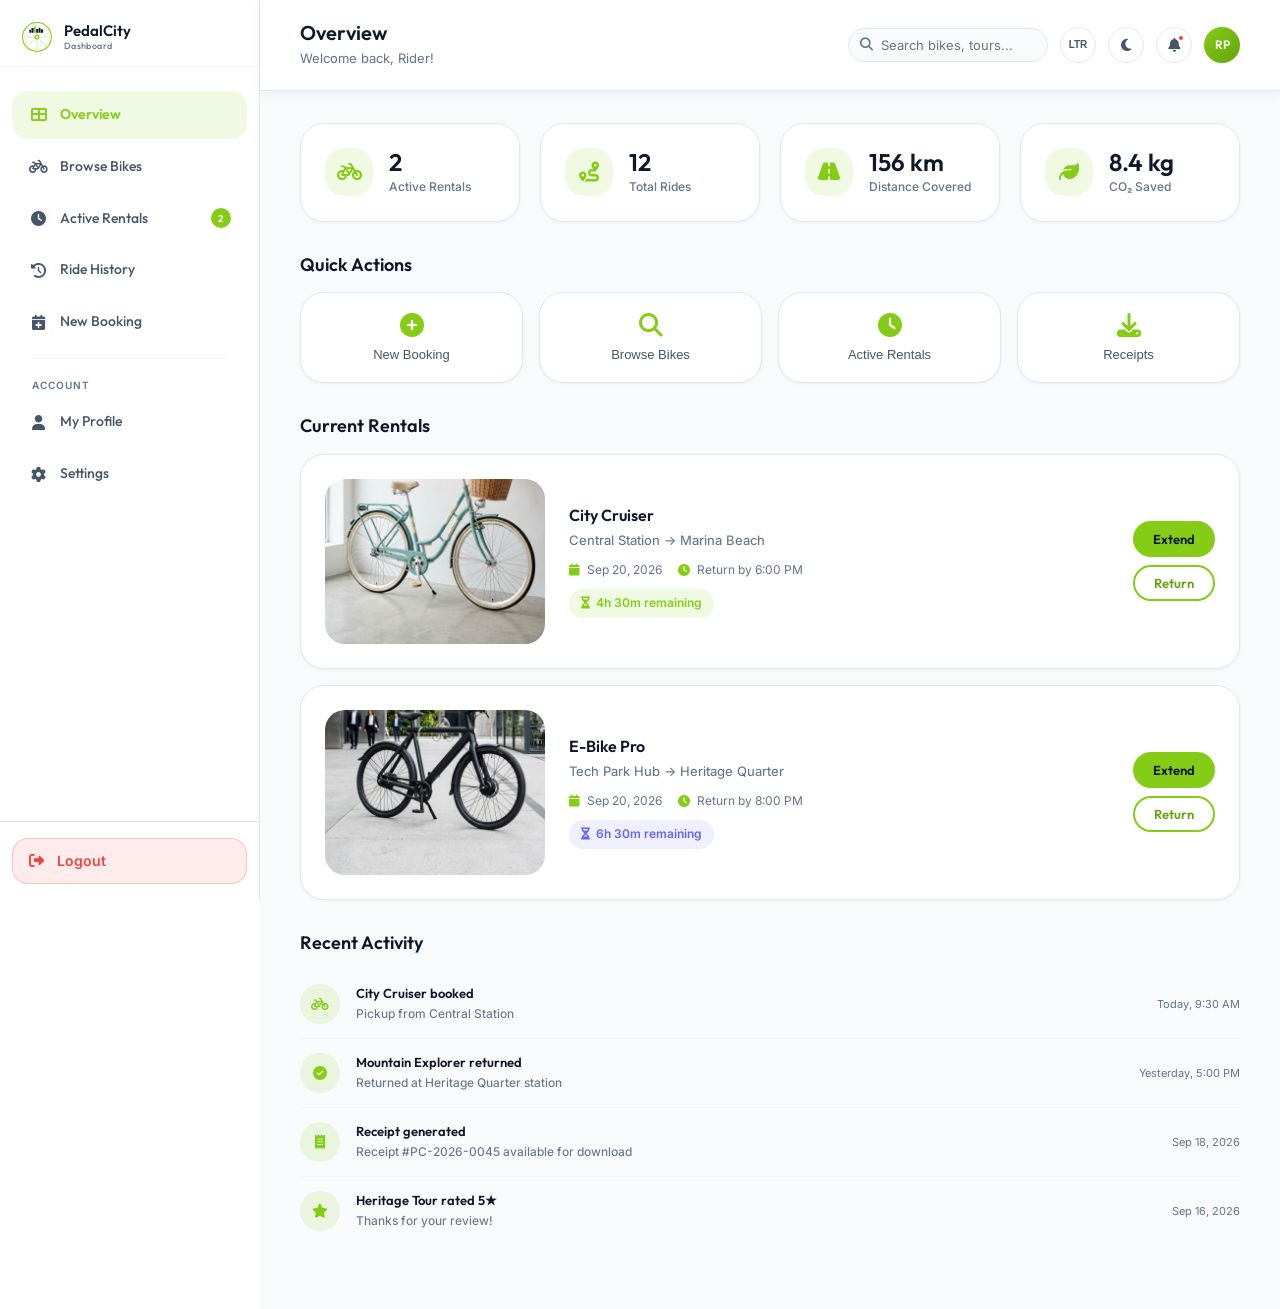
==== commit 0cda751f: "fic" ====
--- a/dashboard.html
+++ b/dashboard.html
@@ -11,13 +11,8 @@
 </head>
 <body class="dashboard-body">
 
-<!-- Mobile Menu Button -->
-<button class="dashboard-mobile-toggle" onclick="toggleDashboardSidebar()" aria-label="Open Sidebar">
-    <i class="fas fa-bars"></i>
-</button>
-
 <!-- Backdrop -->
-<div class="dashboard-backdrop" onclick="toggleDashboardSidebar()"></div>
+<div class="dashboard-backdrop" id="dashboard-backdrop" onclick="toggleDashboardSidebar()"></div>
 
 <!-- ===== SIDEBAR ===== -->
 <aside class="dashboard-sidebar" id="dashboard-sidebar">
@@ -61,16 +56,8 @@
     </nav>
 
     <div class="sidebar-footer">
-        <div class="sidebar-footer-toggles">
-            <button onclick="toggleTheme()" class="sidebar-toggle-btn" title="Toggle Theme">
-                <i class="fas fa-moon theme-icon"></i>
-            </button>
-            <button onclick="toggleDir()" class="sidebar-toggle-btn" title="Toggle Direction">
-                <span class="dir-label" style="font-size:0.5625rem;font-weight:600;">LTR</span>
-            </button>
-        </div>
-        <a href="login.html" class="sidebar-link logout-link">
-            <i class="fas fa-sign-out-alt"></i> Logout
+        <a href="login.html" id="logout-btn" class="sidebar-link-logout" onclick="openLogoutModal(event);" role="button" aria-haspopup="dialog" aria-label="Log out of PedalCity Dashboard">
+            <i class="fas fa-sign-out-alt"></i> <span>Logout</span>
         </a>
     </div>
 </aside>
@@ -79,9 +66,14 @@
 <main class="dashboard-main">
     <!-- Top Bar -->
     <header class="dashboard-topbar">
-        <div>
-            <h2 class="dashboard-page-title" id="dash-page-title">Overview</h2>
-            <p class="dashboard-page-subtitle" id="dash-page-subtitle">Welcome back, Rider!</p>
+        <div class="dashboard-topbar-left">
+            <button id="sidebar-toggle" class="dashboard-topbar-toggle" onclick="toggleDashboardSidebar()" aria-label="Toggle Sidebar">
+                <i class="fas fa-bars"></i>
+            </button>
+            <div>
+                <h2 class="dashboard-page-title" id="dash-page-title">Overview</h2>
+                <p class="dashboard-page-subtitle" id="dash-page-subtitle">Welcome back, Rider!</p>
+            </div>
         </div>
         <div class="dashboard-topbar-actions">
             <div class="dashboard-search">
@@ -258,7 +250,7 @@
             </div>
             <div class="dash-bikes-grid">
                 <div class="dash-bike-card" data-category="city">
-                    <img src="assets/images/dashboard-bike-1.jpg" alt="City Cruiser">
+                    <img src="assets/images/bike-city-cruiser.jpg" alt="City Cruiser">
                     <div class="dash-bike-info">
                         <h4>City Cruiser</h4>
                         <p>7 Speed · Alloy · 14 kg</p>
@@ -270,7 +262,7 @@
                     <button class="btn btn-primary btn-sm w-full" onclick="switchDashTab('book', document.getElementById('nav-book'))">Book Now</button>
                 </div>
                 <div class="dash-bike-card" data-category="mountain">
-                    <img src="assets/images/dashboard-bike-2.jpg" alt="Mountain Explorer">
+                    <img src="assets/images/bike-mountain.jpg" alt="Mountain Explorer">
                     <div class="dash-bike-info">
                         <h4>Mountain Explorer</h4>
                         <p>21 Speed · Carbon · 16 kg</p>
@@ -282,7 +274,7 @@
                     <button class="btn btn-primary btn-sm w-full" onclick="switchDashTab('book', document.getElementById('nav-book'))">Book Now</button>
                 </div>
                 <div class="dash-bike-card" data-category="ebike">
-                    <img src="assets/images/dashboard-bike-3.jpg" alt="E-Bike Pro">
+                    <img src="assets/images/bike-ebike.jpg" alt="E-Bike Pro">
                     <div class="dash-bike-info">
                         <h4>E-Bike Pro</h4>
                         <p>250W · 60km Range · Alloy</p>
@@ -294,7 +286,7 @@
                     <button class="btn btn-primary btn-sm w-full" onclick="switchDashTab('book', document.getElementById('nav-book'))">Book Now</button>
                 </div>
                 <div class="dash-bike-card" data-category="city">
-                    <img src="assets/images/dashboard-bike-4.jpg" alt="Tandem Explorer">
+                    <img src="assets/images/bike-tandem.jpg" alt="Tandem Explorer">
                     <div class="dash-bike-info">
                         <h4>Tandem Explorer</h4>
                         <p>7 Speed · 2-Seater · 22 kg</p>
@@ -318,7 +310,7 @@
                     <button class="btn btn-primary btn-sm w-full" onclick="switchDashTab('book', document.getElementById('nav-book'))">Book Now</button>
                 </div>
                 <div class="dash-bike-card" data-category="ebike">
-                    <img src="assets/images/bike-ebike.jpg" alt="E-City Commuter">
+                    <img src="assets/images/bike-ecity-commuter.jpg" alt="E-City Commuter">
                     <div class="dash-bike-info">
                         <h4>E-City Commuter</h4>
                         <p>350W · 80km Range · Carbon</p>
@@ -330,25 +322,25 @@
                     <button class="btn btn-primary btn-sm w-full" onclick="switchDashTab('book', document.getElementById('nav-book'))">Book Now</button>
                 </div>
                 <div class="dash-bike-card" data-category="mountain">
-                    <img src="assets/images/bike-mountain.jpg" alt="Trail Master Pro">
+                    <img src="assets/images/bike-gravel.jpg" alt="Gravel Explorer Carbon">
                     <div class="dash-bike-info">
-                        <h4>Trail Master Pro</h4>
-                        <p>27 Speed · Hydraulic Disc · 13 kg</p>
+                        <h4>Gravel Explorer Carbon</h4>
+                        <p>18 Speed · Carbon · 9.8 kg</p>
                         <div style="display:flex;align-items:center;justify-content:space-between;margin-top:0.75rem;">
                             <span class="card-price" style="font-size:1rem;">₹549<span>/day</span></span>
-                            <span style="font-size:0.6875rem;color:var(--green);font-weight:600;"><span class="avail-dot" style="width:6px;height:6px;"></span> 10</span>
+                            <span style="font-size:0.6875rem;color:var(--green);font-weight:600;"><span class="avail-dot" style="width:6px;height:6px;"></span> 14</span>
                         </div>
                     </div>
                     <button class="btn btn-primary btn-sm w-full" onclick="switchDashTab('book', document.getElementById('nav-book'))">Book Now</button>
                 </div>
                 <div class="dash-bike-card" data-category="city">
-                    <img src="assets/images/bike-city-cruiser.jpg" alt="Vintage Dutch Commuter">
+                    <img src="assets/images/bike-vintage.jpg" alt="Vintage Dutch Classic">
                     <div class="dash-bike-info">
-                        <h4>Vintage Dutch</h4>
-                        <p>3 Speed · Front Basket · 13 kg</p>
+                        <h4>Vintage Dutch Classic</h4>
+                        <p>3 Speed Nexus · Leather · 13 kg</p>
                         <div style="display:flex;align-items:center;justify-content:space-between;margin-top:0.75rem;">
-                            <span class="card-price" style="font-size:1rem;">₹249<span>/day</span></span>
-                            <span style="font-size:0.6875rem;color:var(--green);font-weight:600;"><span class="avail-dot" style="width:6px;height:6px;"></span> 15</span>
+                            <span class="card-price" style="font-size:1rem;">₹349<span>/day</span></span>
+                            <span style="font-size:0.6875rem;color:var(--green);font-weight:600;"><span class="avail-dot" style="width:6px;height:6px;"></span> 16</span>
                         </div>
                     </div>
                     <button class="btn btn-primary btn-sm w-full" onclick="switchDashTab('book', document.getElementById('nav-book'))">Book Now</button>
@@ -426,10 +418,10 @@
                 <table class="dash-table">
                     <thead>
                         <tr>
-                            <th>Booking ID</th>
+                            <th class="col-hide-mobile">Booking ID</th>
                             <th>Bicycle</th>
-                            <th>Date</th>
-                            <th>Duration</th>
+                            <th class="col-hide-mobile">Date</th>
+                            <th class="col-hide-mobile">Duration</th>
                             <th>Amount</th>
                             <th>Status</th>
                             <th>Actions</th>
@@ -437,61 +429,84 @@
                     </thead>
                     <tbody>
                         <tr>
-                            <td><code>PC-2026-0045</code></td>
-                            <td>Mountain Explorer</td>
-                            <td>Sep 18, 2026</td>
-                            <td>Full-Day</td>
-                            <td>₹499</td>
+                            <td class="col-hide-mobile"><code>PC-0045</code></td>
+                            <td>
+                                <strong>Mountain Explorer</strong>
+                                <span class="dash-table-subtext mobile-only">PC-0045 · Sep 18 · Full-Day</span>
+                            </td>
+                            <td class="col-hide-mobile"><span class="table-date">Sep 18, 2026</span></td>
+                            <td class="col-hide-mobile">Full-Day</td>
+                            <td><strong>₹499</strong></td>
                             <td><span class="status-badge completed">Completed</span></td>
                             <td>
-                                <button class="btn btn-outline btn-xs" onclick="alert('Downloading receipt PDF...')"><i class="fas fa-download"></i> Receipt</button>
-                                <button class="btn btn-outline btn-xs" onclick="alert('Downloading signed agreement PDF...')"><i class="fas fa-file-signature"></i> Agreement</button>
+                                <div class="dash-table-actions">
+                                    <button class="btn btn-outline btn-xs" onclick="alert('Downloading receipt PDF...')" title="Download Receipt"><i class="fas fa-download"></i> <span class="btn-text-desktop">Receipt</span></button>
+                                    <button class="btn btn-outline btn-xs col-hide-mobile" onclick="alert('Downloading signed agreement PDF...')" title="Download Agreement"><i class="fas fa-file-signature"></i> <span class="btn-text-desktop">Agreement</span></button>
+                                </div>
                             </td>
                         </tr>
                         <tr>
-                            <td><code>PC-2026-0042</code></td>
-                            <td>City Cruiser</td>
-                            <td>Sep 15, 2026</td>
-                            <td>Half-Day</td>
-                            <td>₹349</td>
+                            <td class="col-hide-mobile"><code>PC-0042</code></td>
+                            <td>
+                                <strong>City Cruiser</strong>
+                                <span class="dash-table-subtext mobile-only">PC-0042 · Sep 15 · Half-Day</span>
+                            </td>
+                            <td class="col-hide-mobile"><span class="table-date">Sep 15, 2026</span></td>
+                            <td class="col-hide-mobile">Half-Day</td>
+                            <td><strong>₹349</strong></td>
                             <td><span class="status-badge completed">Completed</span></td>
                             <td>
-                                <button class="btn btn-outline btn-xs" onclick="alert('Downloading receipt PDF...')"><i class="fas fa-download"></i> Receipt</button>
-                                <button class="btn btn-outline btn-xs" onclick="alert('Downloading signed agreement PDF...')"><i class="fas fa-file-signature"></i> Agreement</button>
+                                <div class="dash-table-actions">
+                                    <button class="btn btn-outline btn-xs" onclick="alert('Downloading receipt PDF...')" title="Download Receipt"><i class="fas fa-download"></i> <span class="btn-text-desktop">Receipt</span></button>
+                                    <button class="btn btn-outline btn-xs col-hide-mobile" onclick="alert('Downloading signed agreement PDF...')" title="Download Agreement"><i class="fas fa-file-signature"></i> <span class="btn-text-desktop">Agreement</span></button>
+                                </div>
                             </td>
                         </tr>
                         <tr>
-                            <td><code>PC-2026-0038</code></td>
-                            <td>E-Bike Pro</td>
-                            <td>Sep 12, 2026</td>
-                            <td>Hourly (3h)</td>
-                            <td>₹297</td>
+                            <td class="col-hide-mobile"><code>PC-0038</code></td>
+                            <td>
+                                <strong>E-Bike Pro</strong>
+                                <span class="dash-table-subtext mobile-only">PC-0038 · Sep 12 · 3h</span>
+                            </td>
+                            <td class="col-hide-mobile"><span class="table-date">Sep 12, 2026</span></td>
+                            <td class="col-hide-mobile">Hourly (3h)</td>
+                            <td><strong>₹297</strong></td>
                             <td><span class="status-badge completed">Completed</span></td>
                             <td>
-                                <button class="btn btn-outline btn-xs" onclick="alert('Downloading receipt PDF...')"><i class="fas fa-download"></i> Receipt</button>
-                                <button class="btn btn-outline btn-xs" onclick="alert('Downloading signed agreement PDF...')"><i class="fas fa-file-signature"></i> Agreement</button>
+                                <div class="dash-table-actions">
+                                    <button class="btn btn-outline btn-xs" onclick="alert('Downloading receipt PDF...')" title="Download Receipt"><i class="fas fa-download"></i> <span class="btn-text-desktop">Receipt</span></button>
+                                    <button class="btn btn-outline btn-xs col-hide-mobile" onclick="alert('Downloading signed agreement PDF...')" title="Download Agreement"><i class="fas fa-file-signature"></i> <span class="btn-text-desktop">Agreement</span></button>
+                                </div>
                             </td>
                         </tr>
                         <tr>
-                            <td><code>PC-2026-0031</code></td>
-                            <td>Tandem Explorer</td>
-                            <td>Sep 8, 2026</td>
-                            <td>Full-Day</td>
-                            <td>₹599</td>
+                            <td class="col-hide-mobile"><code>PC-0031</code></td>
+                            <td>
+                                <strong>Tandem Explorer</strong>
+                                <span class="dash-table-subtext mobile-only">PC-0031 · Sep 8 · Full-Day</span>
+                            </td>
+                            <td class="col-hide-mobile"><span class="table-date">Sep 8, 2026</span></td>
+                            <td class="col-hide-mobile">Full-Day</td>
+                            <td><strong>₹599</strong></td>
                             <td><span class="status-badge completed">Completed</span></td>
                             <td>
-                                <button class="btn btn-outline btn-xs" onclick="alert('Downloading receipt PDF...')"><i class="fas fa-download"></i> Receipt</button>
-                                <button class="btn btn-outline btn-xs" onclick="alert('Downloading signed agreement PDF...')"><i class="fas fa-file-signature"></i> Agreement</button>
+                                <div class="dash-table-actions">
+                                    <button class="btn btn-outline btn-xs" onclick="alert('Downloading receipt PDF...')" title="Download Receipt"><i class="fas fa-download"></i> <span class="btn-text-desktop">Receipt</span></button>
+                                    <button class="btn btn-outline btn-xs col-hide-mobile" onclick="alert('Downloading signed agreement PDF...')" title="Download Agreement"><i class="fas fa-file-signature"></i> <span class="btn-text-desktop">Agreement</span></button>
+                                </div>
                             </td>
                         </tr>
                         <tr>
-                            <td><code>PC-2026-0025</code></td>
-                            <td>City Cruiser</td>
-                            <td>Sep 3, 2026</td>
-                            <td>Half-Day</td>
-                            <td>₹349</td>
+                            <td class="col-hide-mobile"><code>PC-0025</code></td>
+                            <td>
+                                <strong>City Cruiser</strong>
+                                <span class="dash-table-subtext mobile-only">PC-0025 · Sep 3 · Half-Day</span>
+                            </td>
+                            <td class="col-hide-mobile"><span class="table-date">Sep 3, 2026</span></td>
+                            <td class="col-hide-mobile">Half-Day</td>
+                            <td><strong>₹349</strong></td>
                             <td><span class="status-badge cancelled">Cancelled</span></td>
-                            <td><span style="font-size:0.75rem;color:var(--text-muted);">N/A</span></td>
+                            <td><span style="font-size:0.75rem;color:var(--text-muted);">-</span></td>
                         </tr>
                     </tbody>
                 </table>
@@ -629,8 +644,10 @@
             </div>
             <div class="settings-group">
                 <h4>Account</h4>
-                <button class="btn btn-outline btn-sm" onclick="alert('Password change email sent!')"><i class="fas fa-key"></i> Change Password</button>
-                <button class="btn btn-outline btn-sm" style="margin-left:0.5rem;color:var(--error);border-color:var(--error);" onclick="if(confirm('Are you sure you want to delete your account? This action cannot be undone.')) alert('Account deletion request submitted.');"><i class="fas fa-trash"></i> Delete Account</button>
+                <div class="settings-actions">
+                    <button class="btn btn-outline btn-sm" onclick="alert('Password change email sent!')"><i class="fas fa-key"></i> Change Password</button>
+                    <button class="btn btn-outline btn-sm btn-delete-account" onclick="if(confirm('Are you sure you want to delete your account? This action cannot be undone.')) alert('Account deletion request submitted.');"><i class="fas fa-trash"></i> Delete Account</button>
+                </div>
             </div>
         </div>
     </div>
@@ -683,15 +700,72 @@
     document.getElementById('dash-page-title').textContent = t[0];
     document.getElementById('dash-page-subtitle').textContent = t[1];
 
-    // Close mobile sidebar
-    const sidebar = document.querySelector('.dashboard-sidebar');
-    const backdrop = document.querySelector('.dashboard-backdrop');
-    if (sidebar) sidebar.classList.remove('open');
-    if (backdrop) backdrop.classList.remove('open');
+    // Close mobile sidebar if open
+    if (typeof closeDashboardSidebar === 'function') {
+        closeDashboardSidebar();
+    } else {
+        const sidebar = document.querySelector('.dashboard-sidebar');
+        const backdrop = document.querySelector('.dashboard-backdrop');
+        if (sidebar) sidebar.classList.remove('open');
+        if (backdrop) backdrop.classList.remove('open');
+        document.body.style.overflow = '';
+    }
 
     // Prevent default link navigation
     if (event) event.preventDefault();
 }
+
+// --- Logout Confirmation Modal Handling ---
+function openLogoutModal(e) {
+    if (e && e.preventDefault) e.preventDefault();
+    const modal = document.getElementById('logout-modal');
+    const cancelBtn = document.getElementById('logout-cancel-btn');
+    if (modal) {
+        modal.classList.add('active');
+        document.body.style.overflow = 'hidden';
+        if (cancelBtn) cancelBtn.focus();
+    }
+}
+
+function closeLogoutModal() {
+    const modal = document.getElementById('logout-modal');
+    if (modal) {
+        modal.classList.remove('active');
+        document.body.style.overflow = '';
+    }
+}
+
+document.addEventListener('keydown', function(e) {
+    if (e.key === 'Escape') {
+        closeLogoutModal();
+    }
+});
 </script>
+
+<!-- ============================================================ -->
+<!-- LOGOUT CONFIRMATION POPUP MODAL (2 Options) -->
+<!-- ============================================================ -->
+<div id="logout-modal" class="logout-modal-backdrop" role="dialog" aria-modal="true" aria-labelledby="logout-modal-title" onclick="if(event.target === this) closeLogoutModal();">
+    <div class="logout-modal-card">
+        <button id="logout-modal-close" class="logout-modal-close-btn" onclick="closeLogoutModal()" title="Close" aria-label="Close dialog">
+            <i class="fas fa-times"></i>
+        </button>
+        <div class="logout-modal-icon">
+            <i class="fas fa-sign-out-alt"></i>
+        </div>
+        <h3 id="logout-modal-title" class="logout-modal-title">Confirm Logout</h3>
+        <p style="color:var(--text-muted);font-size:0.875rem;margin-bottom:1.5rem;line-height:1.6;">Are you sure you want to log out of your PedalCity dashboard?</p>
+        <div class="logout-modal-actions">
+            <!-- Option 1: Cancel -->
+            <button type="button" id="logout-cancel-btn" class="btn-logout-cancel" onclick="closeLogoutModal()">
+                <i class="fas fa-times"></i> Cancel
+            </button>
+            <!-- Option 2: Yes, Log Out -->
+            <a href="login.html" id="logout-confirm-btn" class="btn-logout-confirm">
+                <i class="fas fa-sign-out-alt"></i> Yes, Log Out
+            </a>
+        </div>
+    </div>
+</div>
 </body>
 </html>
--- a/style.css
+++ b/style.css
@@ -16,6 +16,7 @@
     --primary-text: #65A30D;
     --primary-gradient-2: #10B981;
     --primary-overlay: rgba(132, 204, 22, 0.88);
+    --primary-contrast: #0F172A;
     --secondary: #0F172A;
     --secondary-hover: #1E293B;
 
@@ -357,11 +358,23 @@
 .grid-3 { grid-template-columns: repeat(3, 1fr); }
 .grid-4 { grid-template-columns: repeat(4, 1fr); }
 
-@media (max-width: 1024px) {
-    .grid-4 { grid-template-columns: repeat(2, 1fr); }
-}
-
-@media (max-width: 768px) {
+@media (min-width: 601px) and (max-width: 1024px) {
+    .grid-3,
+    .grid-4 { 
+        grid-template-columns: repeat(2, 1fr); 
+    }
+    .grid-3 > *:last-child:nth-child(odd),
+    .grid-4 > *:last-child:nth-child(odd),
+    .grid-3 > *.centered-last-card,
+    .grid-4 > *.centered-last-card {
+        grid-column: 1 / -1;
+        justify-self: center;
+        width: 100%;
+        max-width: calc(50% - 0.75rem);
+    }
+}
+
+@media (max-width: 600px) {
     .grid-2, .grid-3, .grid-4 { grid-template-columns: 1fr; }
     .section { padding: 3.5rem 0; }
 }
@@ -621,91 +634,195 @@
     transition: var(--transition-fast);
 }
 
-.mobile-menu-btn {
+/* ── Hamburger Button (WireWise Reference) ── */
+.hamburger {
     display: none;
-    width: 36px;
-    height: 36px;
-    align-items: center;
-    justify-content: center;
+    width: 38px;
+    height: 38px;
+    border-radius: var(--radius-full);
     border: 1px solid var(--border-default);
-    border-radius: var(--radius-full);
     background: var(--bg-card);
     cursor: pointer;
+    align-items: center;
+    justify-content: center;
+    flex-direction: column;
+    gap: 4px;
+    flex-shrink: 0;
+    box-sizing: border-box;
     transition: var(--transition-fast);
-    color: var(--text-body);
-    font-size: 1rem;
+    padding: 0;
+}
+.hamburger span {
+    display: block;
+    width: 18px;
+    height: 2px;
+    background: var(--text-heading);
+    border-radius: 2px;
+    transition: var(--transition-smooth);
+}
+.hamburger:hover {
+    border-color: var(--primary);
+    background: var(--primary-subtle);
+}
+.hamburger.open span:nth-child(1) {
+    transform: translateY(6px) rotate(45deg);
+}
+.hamburger.open span:nth-child(2) {
+    opacity: 0;
+    transform: scaleX(0);
+}
+.hamburger.open span:nth-child(3) {
+    transform: translateY(-6px) rotate(-45deg);
 }
 
 .navbar-spacer {
-    height: 72px;
-}
-
-/* Mobile Nav */
-.mobile-backdrop {
-    display: none;
-    position: fixed;
-    inset: 0;
-    background: rgba(0,0,0,0.4);
-    z-index: 998;
-    backdrop-filter: blur(4px);
-}
-.mobile-backdrop.open {
-    display: block;
-}
-
-.mobile-menu {
-    display: none;
+    height: 68px;
+}
+
+/* ── Mobile Navigation Drawer Overlay (WireWise Reference Architecture) ── */
+.mobile-drawer-overlay {
     position: fixed;
     top: 0;
-    right: -300px;
-    width: 280px;
+    left: 0;
+    right: 0;
+    bottom: 0;
+    width: 100%;
+    height: 100vh;
     height: 100dvh;
+    z-index: 999999;
     background: var(--bg-body);
-    border-left: 1px solid var(--border-default);
-    z-index: 999;
-    transition: right 0.35s cubic-bezier(0.16, 1, 0.3, 1);
-    padding: 5rem 1.5rem 2rem;
+    display: flex;
+    flex-direction: column;
+    opacity: 0;
+    visibility: hidden;
+    pointer-events: none;
+    transform: translateY(-12px);
+    transition: opacity 0.3s cubic-bezier(0.16, 1, 0.3, 1), transform 0.3s cubic-bezier(0.16, 1, 0.3, 1), visibility 0.3s ease;
+    overflow: hidden;
+}
+
+.dark .mobile-drawer-overlay {
+    background: #0B1120;
+}
+
+.mobile-drawer-overlay.open {
+    opacity: 1;
+    visibility: visible;
+    pointer-events: auto;
+    transform: translateY(0);
+}
+
+.mobile-drawer-header {
+    display: flex;
+    align-items: center;
+    justify-content: space-between;
+    padding: 1rem 1.5rem;
+    border-bottom: 1px solid var(--border-default);
+    flex-shrink: 0;
+}
+
+.dark .mobile-drawer-header {
+    border-bottom-color: rgba(255, 255, 255, 0.08);
+}
+
+.mobile-drawer-close {
+    width: 38px;
+    height: 38px;
+    border-radius: var(--radius-full);
+    border: 1px solid var(--border-default);
+    background: var(--bg-card);
+    color: var(--text-heading);
+    display: flex;
+    align-items: center;
+    justify-content: center;
+    cursor: pointer;
+    transition: var(--transition-fast);
+    font-size: 1.1rem;
+}
+
+.mobile-drawer-close:hover {
+    background: var(--primary);
+    color: #0F172A;
+    border-color: var(--primary);
+}
+
+.mobile-drawer-body {
+    flex: 1 1 auto;
+    padding: 1.25rem 1.5rem 0.5rem 1.5rem;
+    display: flex;
+    flex-direction: column;
+    gap: 0.4rem;
     overflow-y: auto;
+}
+
+.mobile-nav-link {
+    display: block;
+    padding: 0.85rem 1.25rem;
+    border-radius: var(--radius-lg);
+    font-family: var(--font-heading);
+    font-size: 1.05rem;
+    font-weight: 500;
+    color: var(--text-heading);
+    transition: var(--transition-fast);
+    text-decoration: none;
+}
+
+.mobile-nav-link:hover,
+.mobile-nav-link.active {
+    background: var(--primary-subtle);
+    color: var(--primary-text);
+    font-weight: 600;
+}
+
+.dark .mobile-nav-link:hover,
+.dark .mobile-nav-link.active {
+    background: rgba(132, 204, 22, 0.16);
+    color: #A3E635;
+}
+
+.mobile-drawer-footer {
+    padding: 1.25rem 1.5rem 1.5rem 1.5rem;
+    border-top: 1px solid var(--border-default);
+    display: flex;
     flex-direction: column;
-    gap: 0.25rem;
-}
-.mobile-menu.open {
-    right: 0;
-}
-
-.mob-link {
-    display: block;
-    padding: 0.8125rem 1.125rem;
-    font-family: var(--font-heading);
-    font-weight: 500;
-    font-size: 1rem;
-    color: var(--text-body);
-    border-radius: var(--radius-lg);
-    transition: var(--transition-fast);
-}
-.mob-link:hover, .mob-link.active {
-    color: var(--primary);
-    background: var(--primary-subtle);
-}
-
-.mob-actions {
-    margin-top: 1.5rem;
-    padding-top: 1.5rem;
-    border-top: 1px solid var(--border-default);
-}
-
-.mob-toggles {
-    display: flex;
+    gap: 0.75rem;
+    align-items: center;
+    flex-shrink: 0;
+}
+
+.dark .mobile-drawer-footer {
+    border-top-color: rgba(255, 255, 255, 0.08);
+}
+
+.mobile-drawer-footer .btn-full {
+    width: 100%;
+    padding: 0.75rem 1.5rem;
+    font-size: 0.95rem;
+    font-weight: 600;
+    border-radius: var(--radius-full);
+    text-align: center;
+    justify-content: center;
+    display: inline-flex;
+    align-items: center;
     gap: 0.5rem;
-    margin-top: 1rem;
+}
+
+.mobile-drawer-controls {
+    display: flex;
+    align-items: center;
+    justify-content: center;
+    gap: 0.75rem;
+    margin-top: 0.25rem;
 }
 
 @media (max-width: 1024px) {
     .nav-links { display: none; }
-    .nav-actions .nav-btn-signin,
-    .nav-actions .nav-btn-dashboard { display: none; }
-    .mobile-menu-btn { display: flex; }
-    .mobile-menu { display: flex; }
+    .nav-actions > .nav-icon-btn,
+    .nav-actions > .nav-btn-signin,
+    .nav-actions > .nav-btn-dashboard { 
+        display: none !important; 
+    }
+    .hamburger { display: flex; }
 }
 
 /* ============================================================
@@ -715,6 +832,13 @@
     background: var(--secondary);
     color: rgba(255,255,255,0.7);
     padding: 4rem 0 0;
+    border-top: 1px solid var(--border-default);
+    position: relative;
+}
+
+.dark .footer {
+    background: #080E1A;
+    border-top: 1px solid rgba(255, 255, 255, 0.12);
 }
 
 .footer-grid {
@@ -853,15 +977,79 @@
 .footer-bottom-links a:hover { color: var(--primary); }
 
 @media (max-width: 1024px) {
-    .footer-grid { grid-template-columns: 1fr 1fr; }
+    .footer-grid {
+        grid-template-columns: 1fr 1fr;
+        gap: 2.5rem;
+    }
 }
 
 @media (max-width: 768px) {
-    .footer-grid { grid-template-columns: 1fr; text-align: center; }
-    .footer-socials { justify-content: center; }
-    .footer-bottom { justify-content: center; text-align: center; }
-    .footer-bottom-links { justify-content: center; }
-    .footer-newsletter-form { flex-direction: column; }
+    .footer {
+        padding: 3.5rem 0 0;
+    }
+    .footer-grid {
+        grid-template-columns: 1fr;
+        gap: 2.25rem;
+        text-align: center;
+    }
+    .footer-brand {
+        display: flex;
+        flex-direction: column;
+        align-items: center;
+    }
+    .footer-brand .nav-logo {
+        justify-content: center;
+    }
+    .footer-socials {
+        justify-content: center;
+    }
+    .footer-links {
+        display: flex;
+        flex-direction: column;
+        align-items: center;
+        gap: 0.625rem;
+    }
+    .footer-links li {
+        margin-bottom: 0;
+    }
+    .footer-links a:hover {
+        padding-left: 0;
+        transform: translateY(-1px);
+    }
+    .footer-newsletter {
+        display: flex;
+        flex-direction: column;
+        align-items: center;
+    }
+    .footer-newsletter-form {
+        flex-direction: column;
+        width: 100%;
+        max-width: 400px;
+        margin: 0 auto;
+        gap: 0.625rem;
+    }
+    .footer-newsletter-input {
+        width: 100%;
+        box-sizing: border-box;
+        text-align: center;
+        padding: 0.75rem 1rem;
+    }
+    .footer-newsletter-btn {
+        width: 100%;
+        padding: 0.75rem 1.25rem;
+    }
+    .footer-bottom {
+        flex-direction: column;
+        justify-content: center;
+        text-align: center;
+        gap: 0.75rem;
+        padding: 1.25rem 0;
+    }
+    .footer-bottom-links {
+        justify-content: center;
+        flex-wrap: wrap;
+        gap: 1.25rem;
+    }
 }
 
 /* ============================================================
@@ -869,7 +1057,7 @@
    ============================================================ */
 .hero-split {
     position: relative;
-    min-height: 100vh;
+    min-height: auto;
     display: flex;
     align-items: center;
     justify-content: center;
@@ -890,7 +1078,7 @@
 .hero-split .hero-slide {
     grid-area: hero-stack;
     width: 100%;
-    min-height: 100vh;
+    min-height: auto;
     opacity: 0;
     visibility: hidden;
     pointer-events: none;
@@ -914,7 +1102,7 @@
     width: 100%;
     max-width: 1200px;
     margin: 0 auto;
-    padding: 7rem 1.25rem 5rem;
+    padding: 4.75rem 1.25rem 3.5rem;
     display: flex;
     align-items: center;
     justify-content: space-between;
@@ -946,7 +1134,7 @@
 
 .hero-slider-controls {
     position: absolute;
-    bottom: 2rem;
+    bottom: 1.25rem;
     left: 50%;
     transform: translateX(-50%);
     display: inline-flex;
@@ -1012,10 +1200,19 @@
 }
 
 .hero-title-gradient {
-    background: linear-gradient(135deg, var(--primary), var(--primary-gradient-2));
+    background: linear-gradient(120deg, var(--primary) 0%, #38bdf8 40%, var(--primary) 70%, #a3e635 100%);
+    background-size: 260% auto;
     -webkit-background-clip: text;
     -webkit-text-fill-color: transparent;
     background-clip: text;
+    animation: textShimmer 7s ease-in-out infinite;
+    display: inline-block;
+}
+
+@keyframes textShimmer {
+    0% { background-position: 0% 50%; }
+    50% { background-position: 100% 50%; }
+    100% { background-position: 0% 50%; }
 }
 
 .trust-badges {
@@ -1036,8 +1233,25 @@
     border: 1px solid var(--border-default);
     padding: 0.375rem 0.875rem;
     border-radius: var(--radius-full);
-}
-.trust-badge i { color: var(--primary); font-size: 0.75rem; }
+    transition: all 0.3s cubic-bezier(0.16, 1, 0.3, 1);
+}
+
+.trust-badge:hover {
+    transform: translateY(-3px) scale(1.03);
+    border-color: var(--primary);
+    color: var(--text-heading);
+    box-shadow: 0 8px 20px rgba(0, 0, 0, 0.15), 0 0 15px var(--primary-glow);
+}
+
+.trust-badge i {
+    color: var(--primary);
+    font-size: 0.75rem;
+    transition: transform 0.3s ease;
+}
+
+.trust-badge:hover i {
+    transform: scale(1.2) rotate(-8deg);
+}
 
 .hero-split-visual {
     flex: 1;
@@ -1045,50 +1259,133 @@
     display: flex;
     justify-content: center;
     align-items: center;
+    perspective: 1200px;
 }
 
 .hero-image-stack {
     position: relative;
     width: 100%;
     max-width: 520px;
+    transform-style: preserve-3d;
+    transition: transform 0.4s cubic-bezier(0.16, 1, 0.3, 1);
+}
+
+/* Ambient Radiant Glow Halo */
+.hero-image-stack::before {
+    content: '';
+    position: absolute;
+    top: 50%;
+    left: 50%;
+    width: 125%;
+    height: 125%;
+    transform: translate(-50%, -50%);
+    background: radial-gradient(circle, var(--primary-glow) 0%, rgba(56, 189, 248, 0.18) 40%, transparent 70%);
+    border-radius: 50%;
+    filter: blur(45px);
+    z-index: 0;
+    pointer-events: none;
+    opacity: 0.75;
+    animation: ambientHaloPulse 6s ease-in-out infinite alternate;
+}
+
+@keyframes ambientHaloPulse {
+    0% { transform: translate(-50%, -50%) scale(0.92); opacity: 0.6; }
+    50% { transform: translate(-48%, -52%) scale(1.08); opacity: 0.9; filter: blur(52px); }
+    100% { transform: translate(-52%, -48%) scale(0.96); opacity: 0.65; }
 }
 
 .hero-image-main {
+    position: relative;
+    z-index: 1;
     width: 100%;
     height: 420px;
     border-radius: var(--radius-3xl);
     overflow: hidden;
-    box-shadow: var(--shadow-xl);
+    box-shadow: 0 25px 60px -15px rgba(0, 0, 0, 0.45), 0 0 35px var(--primary-glow);
+    border: 1px solid var(--border-default);
+    transition: transform 0.5s cubic-bezier(0.16, 1, 0.3, 1), box-shadow 0.5s ease;
+}
+
+.hero-image-main::after {
+    content: '';
+    position: absolute;
+    top: 0;
+    left: -150%;
+    width: 100%;
+    height: 100%;
+    background: linear-gradient(105deg, transparent 20%, rgba(255, 255, 255, 0.28) 50%, transparent 80%);
+    transform: skewX(-25deg);
+    transition: left 0.85s ease-in-out;
+    pointer-events: none;
+    z-index: 2;
+}
+
+.hero-split-visual:hover .hero-image-main::after {
+    left: 200%;
 }
 
 .hero-image-main img {
     width: 100%;
     height: 100%;
     object-fit: cover;
+    transition: transform 0.6s cubic-bezier(0.16, 1, 0.3, 1);
+}
+
+.hero-split-visual:hover .hero-image-main img {
+    transform: scale(1.04);
 }
 
 .hero-float-card {
     position: absolute;
+    z-index: 3;
     background: var(--bg-card);
+    backdrop-filter: blur(16px);
+    -webkit-backdrop-filter: blur(16px);
     border: 1px solid var(--border-default);
     border-radius: var(--radius-xl);
-    padding: 1rem 1.25rem;
-    box-shadow: var(--shadow-lg);
-    display: flex;
-    align-items: center;
-    gap: 0.75rem;
-    animation: float 3s ease-in-out infinite;
+    padding: 1.125rem 1.375rem;
+    box-shadow: 0 16px 36px rgba(0, 0, 0, 0.12), 0 0 20px var(--primary-glow);
+    display: flex;
+    align-items: center;
+    gap: 0.875rem;
+    transition: all 0.35s cubic-bezier(0.16, 1, 0.3, 1);
+    cursor: default;
+}
+
+.dark .hero-float-card {
+    background: rgba(30, 41, 59, 0.88);
+    border-color: rgba(255, 255, 255, 0.12);
+    box-shadow: 0 16px 36px rgba(0, 0, 0, 0.35), 0 0 20px var(--primary-glow);
+}
+
+.hero-float-card:hover {
+    transform: translateY(-6px) scale(1.05) !important;
+    border-color: var(--primary);
+    box-shadow: 0 20px 45px rgba(0, 0, 0, 0.25), 0 0 30px var(--primary-glow);
 }
 
 .hero-float-card.card-top {
     top: -20px;
     right: -20px;
+    animation: floatTop 4.5s ease-in-out infinite alternate;
 }
 
 .hero-float-card.card-bottom {
     bottom: 30px;
     left: -30px;
-    animation-delay: -1.5s;
+    animation: floatBottom 5.5s ease-in-out 1s infinite alternate;
+}
+
+@keyframes floatTop {
+    0% { transform: translateY(0) rotate(0deg); }
+    50% { transform: translateY(-12px) rotate(1.2deg); }
+    100% { transform: translateY(2px) rotate(-0.5deg); }
+}
+
+@keyframes floatBottom {
+    0% { transform: translateY(0) rotate(0deg); }
+    50% { transform: translateY(-10px) rotate(-1.5deg); }
+    100% { transform: translateY(4px) rotate(0.8deg); }
 }
 
 .hero-float-icon {
@@ -1102,6 +1399,11 @@
     color: var(--primary);
     font-size: 1.125rem;
     flex-shrink: 0;
+    transition: transform 0.3s ease;
+}
+
+.hero-float-card:hover .hero-float-icon {
+    transform: scale(1.15) rotate(-6deg);
 }
 
 .hero-float-label {
@@ -1588,14 +1890,16 @@
     .timeline-steps {
         flex-direction: column;
         align-items: center;
-        gap: 2rem;
+        gap: 2.25rem;
+        max-width: 480px;
+        margin: 0 auto;
+    }
+    .timeline-step {
+        width: 100%;
+        padding: 0 1rem;
     }
     .timeline-line {
-        top: 100%;
-        left: 28px;
-        right: auto;
-        width: 2px;
-        height: 2rem;
+        display: none !important;
     }
 }
 
@@ -1603,8 +1907,12 @@
    STATS BAR
    ============================================================ */
 .stats-bar {
-    background: var(--secondary);
+    background: var(--bg-surface);
+    border-top: 1px solid var(--border-default);
+    border-bottom: 1px solid var(--border-default);
     padding: 3.5rem 0;
+    position: relative;
+    z-index: 5;
 }
 
 .stats-grid {
@@ -1624,7 +1932,7 @@
 
 .stat-item p {
     font-size: 0.875rem;
-    color: rgba(255,255,255,0.55);
+    color: var(--text-muted);
     font-weight: 500;
 }
 
@@ -1805,26 +2113,27 @@
    SPLIT CTA CARD (Image on Left)
    ============================================================ */
 .cta-split-section {
-    padding: 4.5rem 0;
+    padding: 3rem 0;
     position: relative;
 }
 
 .cta-split-card {
     background: var(--bg-card);
     border: 1px solid var(--border-default);
-    border-radius: var(--radius-3xl);
+    border-radius: var(--radius-2xl);
     overflow: hidden;
     display: grid;
     grid-template-columns: 1fr 1fr;
-    align-items: center;
+    align-items: stretch;
     box-shadow: var(--shadow-xl);
     position: relative;
 }
 
 .cta-split-img-wrap {
     position: relative;
+    width: 100%;
     height: 100%;
-    min-height: 380px;
+    min-height: 100%;
     overflow: hidden;
 }
 
@@ -1841,41 +2150,44 @@
 
 .cta-split-badge {
     position: absolute;
-    bottom: 1.5rem;
-    left: 1.5rem;
+    bottom: 1.25rem;
+    left: 1.25rem;
     background: rgba(15, 23, 42, 0.88);
     border: 1px solid rgba(255, 255, 255, 0.15);
     backdrop-filter: blur(12px);
     -webkit-backdrop-filter: blur(12px);
-    border-radius: var(--radius-xl);
-    padding: 0.75rem 1.25rem;
-    display: flex;
-    align-items: center;
-    gap: 0.75rem;
+    border-radius: var(--radius-lg);
+    padding: 0.625rem 1rem;
+    display: flex;
+    align-items: center;
+    gap: 0.625rem;
     color: #F8FAFC;
     box-shadow: 0 10px 25px rgba(0, 0, 0, 0.35);
 }
 
 [dir="rtl"] .cta-split-badge {
     left: auto;
-    right: 1.5rem;
+    right: 1.25rem;
 }
 
 .cta-split-content {
-    padding: 3.5rem 3rem;
+    padding: 2rem 2.5rem;
+    display: flex;
+    flex-direction: column;
+    justify-content: center;
 }
 
 .cta-split-perks {
     display: flex;
     flex-direction: column;
+    gap: 0.5rem;
+    margin: 1rem 0 1.5rem;
+}
+
+.cta-split-perk-item {
+    display: flex;
+    align-items: center;
     gap: 0.625rem;
-    margin: 1.5rem 0 2rem;
-}
-
-.cta-split-perk-item {
-    display: flex;
-    align-items: center;
-    gap: 0.75rem;
     font-size: 0.875rem;
     color: var(--text-body);
     font-weight: 500;
@@ -1884,7 +2196,7 @@
 .cta-split-perk-item i {
     color: var(--primary);
     font-size: 0.875rem;
-    width: 20px;
+    width: 18px;
     text-align: center;
 }
 
@@ -1907,11 +2219,20 @@
         order: 2;
     }
     .cta-split-img-wrap {
-        min-height: 260px;
-        max-height: 300px;
+        min-height: 380px;
+        height: 400px;
+        max-height: 460px;
     }
     .cta-split-content {
-        padding: 2.25rem 1.5rem;
+        padding: 2rem 1.5rem;
+    }
+}
+
+@media (max-width: 480px) {
+    .cta-split-img-wrap {
+        min-height: 280px;
+        height: 300px;
+        max-height: 340px;
     }
 }
 
@@ -2294,6 +2615,9 @@
     text-align: center;
     transition: var(--transition-premium);
     position: relative;
+    display: flex;
+    flex-direction: column;
+    height: 100%;
 }
 .pricing-card:hover {
     box-shadow: var(--shadow-card-hover);
@@ -2353,6 +2677,10 @@
 .pricing-features {
     text-align: left;
     margin-bottom: 2rem;
+    flex: 1 0 auto;
+    display: flex;
+    flex-direction: column;
+    gap: 0.625rem;
 }
 
 .pricing-features li {
@@ -2361,7 +2689,13 @@
     gap: 0.625rem;
     font-size: 0.875rem;
     color: var(--text-body);
-    margin-bottom: 0.625rem;
+    margin-bottom: 0;
+}
+
+.pricing-card .btn,
+.pricing-card a.btn {
+    margin-top: auto;
+    width: 100%;
 }
 
 .pricing-features li i {
@@ -2519,7 +2853,23 @@
 }
 
 @media (max-width: 768px) {
-    .contact-split-grid { grid-template-columns: 1fr; }
+    .contact-split-grid {
+        grid-template-columns: 1fr;
+        gap: 2.5rem;
+    }
+    .contact-split-grid > div {
+        max-width: 540px;
+        margin: 0 auto;
+        width: 100%;
+    }
+    .contact-split-grid h3 {
+        text-align: center;
+    }
+    .contact-info-item {
+        max-width: 380px;
+        margin-left: auto;
+        margin-right: auto;
+    }
 }
 
 /* ============================================================
@@ -2698,6 +3048,14 @@
 }
 
 /* Date & Time Picker Indicators (Calendar / Clock) */
+input[type="date"],
+input[type="time"],
+input[type="datetime-local"],
+input[type="month"],
+input[type="week"] {
+    color-scheme: light;
+}
+
 input[type="date"]::-webkit-calendar-picker-indicator,
 input[type="time"]::-webkit-calendar-picker-indicator,
 input[type="datetime-local"]::-webkit-calendar-picker-indicator,
@@ -2708,15 +3066,25 @@
     transition: var(--transition-fast);
 }
 
+.dark input[type="date"],
+.dark input[type="time"],
+.dark input[type="datetime-local"],
+.dark input[type="month"],
+.dark input[type="week"],
+.dark .form-input[type="date"],
+.dark .form-input[type="time"] {
+    color-scheme: dark;
+}
+
 .dark input[type="date"]::-webkit-calendar-picker-indicator,
 .dark input[type="time"]::-webkit-calendar-picker-indicator,
 .dark input[type="datetime-local"]::-webkit-calendar-picker-indicator,
 .dark input[type="month"]::-webkit-calendar-picker-indicator,
 .dark input[type="week"]::-webkit-calendar-picker-indicator,
 .dark .form-input::-webkit-calendar-picker-indicator {
-    filter: invert(1) brightness(150%);
+    filter: brightness(0) invert(1);
     cursor: pointer;
-    opacity: 0.95;
+    opacity: 0.9;
 }
 
 .dark input[type="date"]::-webkit-calendar-picker-indicator:hover,
@@ -2726,7 +3094,7 @@
 .dark input[type="week"]::-webkit-calendar-picker-indicator:hover,
 .dark .form-input::-webkit-calendar-picker-indicator:hover {
     opacity: 1;
-    filter: invert(1) brightness(200%);
+    filter: brightness(0) invert(1) drop-shadow(0 0 3px rgba(255, 255, 255, 0.7));
 }
 
 .password-wrapper {
@@ -3077,6 +3445,9 @@
     padding: 0;
     background: var(--bg-surface);
     min-height: 100vh;
+    min-width: 0;
+    max-width: 100%;
+    box-sizing: border-box;
 }
 
 [dir="rtl"] .dashboard-main {
@@ -3094,17 +3465,69 @@
     gap: 1rem;
     position: sticky;
     top: 0;
-    z-index: 50;
+    z-index: 100;
+    width: 100%;
+    box-sizing: border-box;
+    box-shadow: 0 2px 12px rgba(0, 0, 0, 0.06);
+    backdrop-filter: blur(12px);
+    -webkit-backdrop-filter: blur(12px);
+}
+
+.dark .dashboard-topbar {
+    background: rgba(30, 41, 59, 0.96);
+    border-bottom: 1px solid rgba(255, 255, 255, 0.1);
+    box-shadow: 0 4px 20px rgba(0, 0, 0, 0.35);
+}
+
+.dashboard-topbar-left {
+    display: flex;
+    align-items: center;
+    gap: 0.875rem;
+    min-width: 0;
+    flex: 1;
+}
+
+.dashboard-topbar-left > div {
+    min-width: 0;
+    flex: 1;
+}
+
+.dashboard-topbar-toggle {
+    display: none;
+    width: 38px;
+    height: 38px;
+    border-radius: var(--radius-lg);
+    background: var(--bg-card);
+    border: 1px solid var(--border-default);
+    color: var(--text-heading);
+    font-size: 1rem;
+    align-items: center;
+    justify-content: center;
+    cursor: pointer;
+    transition: var(--transition-fast);
+    flex-shrink: 0;
+}
+
+.dashboard-topbar-toggle:hover {
+    border-color: var(--primary);
+    color: var(--primary);
+    background: var(--primary-subtle);
 }
 
 .dashboard-topbar-left h2 {
     font-size: 1.25rem;
     margin-bottom: 0.125rem;
+    white-space: nowrap;
+    overflow: hidden;
+    text-overflow: ellipsis;
 }
 
 .dashboard-topbar-left p {
     font-size: 0.8125rem;
     color: var(--text-muted);
+    white-space: nowrap;
+    overflow: hidden;
+    text-overflow: ellipsis;
 }
 
 .dashboard-topbar-right {
@@ -3228,22 +3651,34 @@
     padding: 1.5rem;
 }
 
-/* Dashboard table */
+/* Dashboard Table */
+.dash-table-wrapper {
+    width: 100%;
+    max-width: 100%;
+    border-radius: var(--radius-xl);
+    border: 1px solid var(--border-default);
+    background: var(--bg-card);
+    margin-bottom: 1.5rem;
+    overflow: hidden;
+}
+
 .dash-table {
     width: 100%;
     border-collapse: collapse;
+    font-size: 0.75rem;
 }
 
 .dash-table th {
     font-family: var(--font-heading);
     font-weight: 600;
-    font-size: 0.75rem;
+    font-size: 0.625rem;
     text-transform: uppercase;
-    letter-spacing: 0.06em;
+    letter-spacing: 0.05em;
     color: var(--text-muted);
     text-align: left;
-    padding: 0.75rem 1rem;
+    padding: 0.45rem 0.35rem;
     border-bottom: 1px solid var(--border-default);
+    white-space: nowrap;
 }
 
 [dir="rtl"] .dash-table th {
@@ -3251,29 +3686,198 @@
 }
 
 .dash-table td {
-    padding: 0.875rem 1rem;
-    font-size: 0.875rem;
+    padding: 0.45rem 0.35rem;
+    font-size: 0.75rem;
     color: var(--text-body);
     border-bottom: 1px solid var(--border-light);
+    white-space: nowrap;
 }
 
 .dash-table tr:last-child td { border-bottom: none; }
-
 .dash-table tr:hover td { background: var(--primary-subtle); }
+
+.dash-table code {
+    font-size: 0.6875rem;
+    padding: 0.1rem 0.3rem;
+    border-radius: var(--radius-sm);
+    background: var(--bg-surface);
+    border: 1px solid var(--border-default);
+    font-weight: 600;
+}
+
+.dash-table-actions {
+    display: flex;
+    gap: 0.2rem;
+    align-items: center;
+}
+
+.dash-table-actions .btn {
+    padding: 0.15rem 0.35rem;
+    font-size: 0.625rem;
+    height: 22px;
+    display: inline-flex;
+    align-items: center;
+    gap: 0.2rem;
+}
+
+.dash-table-subtext {
+    display: block;
+    font-size: 0.625rem;
+    color: var(--text-muted);
+    font-weight: 400;
+    margin-top: 0.1rem;
+}
+
+.mobile-only {
+    display: none !important;
+}
+
+@media (max-width: 768px) {
+    .dash-table th,
+    .dash-table td {
+        padding: 0.35rem 0.25rem;
+        font-size: 0.7rem;
+    }
+    .dash-table th {
+        font-size: 0.58rem;
+    }
+    .dash-table-actions .btn {
+        padding: 0.15rem 0.3rem;
+        font-size: 0.58rem;
+        height: 20px;
+        gap: 0.15rem;
+    }
+    .status-badge {
+        font-size: 0.58rem;
+        padding: 0.125rem 0.35rem;
+    }
+}
+
+@media (max-width: 600px) {
+    .dash-table-wrapper {
+        background: transparent;
+        border: none;
+        border-radius: 0;
+        overflow: visible;
+        box-shadow: none;
+    }
+    .dash-table,
+    .dash-table tbody {
+        display: flex;
+        flex-direction: column;
+        gap: 0.75rem;
+        width: 100% !important;
+    }
+    .dash-table thead {
+        display: none !important;
+    }
+    .dash-table tr {
+        background: var(--bg-card);
+        border: 1px solid var(--border-default);
+        border-radius: var(--radius-xl);
+        padding: 0.875rem 1rem;
+        display: flex;
+        flex-wrap: wrap;
+        align-items: center;
+        justify-content: space-between;
+        gap: 0.5rem 0.5rem;
+        box-shadow: var(--shadow-sm);
+        transition: var(--transition-smooth);
+    }
+    .dark .dash-table tr {
+        background: #1E293B;
+        border-color: rgba(255, 255, 255, 0.12);
+        box-shadow: 0 4px 16px rgba(0, 0, 0, 0.25);
+    }
+    .dash-table tr:hover td {
+        background: transparent;
+    }
+    .dash-table td {
+        padding: 0;
+        border: none !important;
+        white-space: normal;
+    }
+    .col-hide-mobile {
+        display: none !important;
+    }
+    .mobile-only {
+        display: block !important;
+    }
+    .table-date {
+        display: none !important;
+    }
+    .btn-text-desktop {
+        display: inline !important;
+    }
+    .dash-table td:nth-child(2) {
+        flex: 1 1 calc(100% - 80px);
+        min-width: 140px;
+    }
+    .dash-table td:nth-child(2) strong {
+        font-size: 0.9375rem;
+        color: var(--text-heading);
+        display: block;
+    }
+    .dash-table td:nth-child(5) {
+        flex: 0 0 auto;
+        text-align: right;
+    }
+    .dash-table td:nth-child(5) strong {
+        font-size: 1rem;
+        font-weight: 700;
+        color: var(--primary);
+    }
+    .dash-table td:nth-child(6) {
+        flex: 0 0 auto;
+    }
+    .dash-table td:nth-child(7) {
+        flex: 0 0 auto;
+        margin-left: auto;
+    }
+    .dash-table-subtext {
+        font-size: 0.75rem;
+        color: var(--text-muted);
+        margin-top: 0.25rem;
+        white-space: normal;
+        word-break: normal;
+    }
+    .status-badge {
+        font-size: 0.625rem;
+        padding: 0.2rem 0.6rem;
+        white-space: nowrap !important;
+        word-break: keep-all !important;
+        letter-spacing: 0.02em;
+    }
+    .dash-table-actions {
+        display: flex;
+        gap: 0.375rem;
+    }
+    .dash-table-actions .btn {
+        padding: 0.25rem 0.625rem;
+        font-size: 0.75rem;
+        height: 28px;
+        border-radius: var(--radius-lg);
+        display: inline-flex;
+        align-items: center;
+        gap: 0.35rem;
+    }
+}
 
 .status-badge {
     display: inline-flex;
     align-items: center;
-    gap: 0.375rem;
+    gap: 0.25rem;
     font-family: var(--font-heading);
     font-weight: 600;
-    font-size: 0.6875rem;
+    font-size: 0.625rem;
     text-transform: uppercase;
-    padding: 0.25rem 0.75rem;
+    padding: 0.15rem 0.45rem;
     border-radius: var(--radius-full);
 }
 
-.status-active {
+.status-active,
+.status-badge.completed,
+.status-completed {
     background: rgba(16, 185, 129, 0.1);
     color: var(--green);
 }
@@ -3283,9 +3887,9 @@
     color: var(--amber);
 }
 
-.status-completed {
-    background: rgba(16, 185, 129, 0.1);
-    color: var(--green);
+.status-badge.cancelled {
+    background: rgba(239, 68, 68, 0.1);
+    color: #ef4444;
 }
 
 /* Dashboard Scroll-to-Top override */
@@ -3294,67 +3898,61 @@
 }
 
 @media (max-width: 1024px) {
-    .metric-grid { grid-template-columns: repeat(2, 1fr); }
-}
-
-@media (max-width: 768px) {
-    .dashboard-sidebar {
-        transform: translateX(-100%);
-    }
-    .dashboard-sidebar.open {
-        transform: translateX(0);
-    }
-    [dir="rtl"] .dashboard-sidebar {
-        transform: translateX(100%);
-    }
-    [dir="rtl"] .dashboard-sidebar.open {
-        transform: translateX(0);
-    }
     .dashboard-main {
         margin-left: 0 !important;
         margin-right: 0 !important;
     }
+    .dashboard-sidebar {
+        transform: translateX(-100%);
+        box-shadow: 0 0 35px rgba(0, 0, 0, 0.45);
+        z-index: 200;
+    }
+    .dashboard-sidebar.open {
+        transform: translateX(0);
+    }
+    [dir="rtl"] .dashboard-sidebar {
+        transform: translateX(100%);
+    }
+    [dir="rtl"] .dashboard-sidebar.open {
+        transform: translateX(0);
+    }
+    .dashboard-topbar-toggle {
+        display: inline-flex;
+    }
+    .metric-grid { grid-template-columns: repeat(2, 1fr); }
+    .dashboard-topbar { padding: 1.125rem 1.75rem; }
+    .dashboard-content,
+    .dash-tab { padding: 1.5rem 1.75rem; }
+}
+
+@media (max-width: 768px) {
     .dashboard-content,
     .dash-tab { padding: 1.25rem 1.25rem; }
     .metric-grid { grid-template-columns: 1fr; }
-    .dashboard-topbar { padding: 1rem 1.25rem; }
-}
-
-/* Dashboard backdrop */
+    .dashboard-topbar { padding: 0.875rem 1.5rem; gap: 0.625rem; }
+    .dashboard-page-subtitle { display: none; }
+    .dashboard-page-title { font-size: 1.0625rem; }
+}
+
+@media (max-width: 480px) {
+    .dashboard-content,
+    .dash-tab { padding: 1rem 1rem; }
+    .dashboard-topbar { padding: 0.75rem 1rem; gap: 0.5rem; }
+    .dashboard-topbar-left { gap: 0.5rem; }
+    .dashboard-page-title { font-size: 0.9375rem; }
+}
+
+/* Dashboard backdrop (Mobile Overlay) */
 .dashboard-backdrop {
     display: none;
     position: fixed;
     inset: 0;
-    background: rgba(0,0,0,0.4);
-    z-index: 99;
+    background: rgba(15, 23, 42, 0.65);
+    backdrop-filter: blur(4px);
+    -webkit-backdrop-filter: blur(4px);
+    z-index: 190;
 }
 .dashboard-backdrop.open { display: block; }
-
-/* Dashboard Mobile Toggle */
-.dashboard-mobile-toggle {
-    display: none;
-    position: fixed;
-    bottom: 1.5rem;
-    right: 1.5rem;
-    z-index: 200;
-    width: 48px;
-    height: 48px;
-    border-radius: 50%;
-    background: var(--primary);
-    color: #FFFFFF;
-    border: none;
-    font-size: 1.125rem;
-    cursor: pointer;
-    box-shadow: 0 4px 16px var(--primary-glow);
-    align-items: center;
-    justify-content: center;
-}
-
-@media (max-width: 768px) {
-    .dashboard-mobile-toggle {
-        display: flex;
-    }
-}
 
 /* Dashboard Topbar Controls */
 .dashboard-page-title {
@@ -3461,7 +4059,44 @@
         display: none;
     }
     .dashboard-topbar-actions {
-        gap: 0.5rem;
+        gap: 0.375rem;
+        flex-shrink: 0;
+    }
+    .dashboard-notification-btn {
+        width: 32px;
+        height: 32px;
+        font-size: 0.8125rem;
+    }
+    .dashboard-user-avatar {
+        width: 32px;
+        height: 32px;
+        font-size: 0.6875rem;
+    }
+    .dashboard-topbar-toggle {
+        width: 34px;
+        height: 34px;
+        font-size: 0.875rem;
+    }
+}
+
+@media (max-width: 480px) {
+    .dashboard-topbar-actions {
+        gap: 0.25rem;
+    }
+    .dashboard-notification-btn {
+        width: 28px;
+        height: 28px;
+        font-size: 0.75rem;
+    }
+    .dashboard-user-avatar {
+        width: 28px;
+        height: 28px;
+        font-size: 0.625rem;
+    }
+    .dashboard-topbar-toggle {
+        width: 30px;
+        height: 30px;
+        font-size: 0.8125rem;
     }
 }
 
@@ -3578,21 +4213,36 @@
 @media (max-width: 768px) {
     .tour-detail-row {
         grid-template-columns: 1fr;
-        gap: 1.5rem;
+        gap: 1.75rem;
     }
     .tour-detail-row.reverse { direction: ltr; }
-    .tour-detail-img { height: 240px; }
+    .tour-detail-img { height: 260px; }
+    .tour-detail-info {
+        display: flex;
+        flex-direction: column;
+        align-items: center;
+        text-align: center;
+    }
+    .tour-detail-meta {
+        justify-content: center;
+    }
 }
 
 /* ============================================================
    GROUP PRICING TABLE
    ============================================================ */
+.pricing-table-wrapper {
+    width: 100%;
+    overflow-x: auto;
+    -webkit-overflow-scrolling: touch;
+    border-radius: var(--radius-xl);
+    border: 1px solid var(--border-default);
+}
+
 .pricing-table {
     width: 100%;
     border-collapse: collapse;
-    border: 1px solid var(--border-default);
-    border-radius: var(--radius-xl);
-    overflow: hidden;
+    border: none;
 }
 
 .pricing-table th {
@@ -3603,6 +4253,7 @@
     font-size: 0.8125rem;
     padding: 1rem 1.25rem;
     text-align: left;
+    white-space: nowrap;
 }
 
 [dir="rtl"] .pricing-table th { text-align: right; }
@@ -3617,6 +4268,65 @@
 
 .pricing-table tr:last-child td { border-bottom: none; }
 .pricing-table tr:hover td { background: var(--primary-subtle); }
+
+@media (max-width: 640px) {
+    .pricing-table th {
+        padding: 0.625rem 0.35rem;
+        font-size: 0.6875rem;
+        text-align: center;
+        line-height: 1.2;
+    }
+    .pricing-table th:first-child {
+        text-align: left;
+        padding-left: 0.625rem;
+    }
+    [dir="rtl"] .pricing-table th:first-child {
+        text-align: right;
+        padding-right: 0.625rem;
+    }
+    .pricing-table td {
+        padding: 0.625rem 0.35rem;
+        font-size: 0.75rem;
+        text-align: center;
+        white-space: nowrap;
+    }
+    .pricing-table td:first-child {
+        text-align: left;
+        font-weight: 600;
+        color: var(--text-heading);
+        padding-left: 0.625rem;
+        white-space: normal;
+        font-size: 0.75rem;
+    }
+    [dir="rtl"] .pricing-table td:first-child {
+        text-align: right;
+        padding-right: 0.625rem;
+    }
+}
+
+@media (max-width: 380px) {
+    .pricing-table th {
+        padding: 0.5rem 0.25rem;
+        font-size: 0.625rem;
+    }
+    .pricing-table th:first-child {
+        padding-left: 0.45rem;
+    }
+    [dir="rtl"] .pricing-table th:first-child {
+        padding-right: 0.45rem;
+    }
+    .pricing-table td {
+        padding: 0.5rem 0.25rem;
+        font-size: 0.6875rem;
+    }
+    .pricing-table td:first-child {
+        padding-left: 0.45rem;
+        font-size: 0.6875rem;
+    }
+    [dir="rtl"] .pricing-table td:first-child {
+        padding-right: 0.45rem;
+    }
+}
 
 /* ============================================================
    WHATS INCLUDED GRID
@@ -3735,8 +4445,12 @@
     background: var(--bg-card);
     border: 1px solid var(--border-default);
     border-radius: var(--radius-2xl);
-    padding: 2rem;
+    padding: 2.25rem 1.75rem;
     text-align: center;
+    display: flex;
+    flex-direction: column;
+    align-items: center;
+    justify-content: flex-start;
     transition: var(--transition-premium);
 }
 .coverage-card:hover {
@@ -3744,22 +4458,40 @@
     transform: translateY(-4px);
 }
 
-.coverage-card h4 { margin-bottom: 0.75rem; }
+.coverage-card h4 {
+    margin-bottom: 0.5rem;
+    font-size: 1.25rem;
+}
 
 .coverage-card ul {
+    list-style: none;
+    padding: 0;
+    margin: 0 auto;
+    width: fit-content;
+    max-width: 100%;
+    display: flex;
+    flex-direction: column;
+    gap: 0.625rem;
     text-align: left;
 }
 
+[dir="rtl"] .coverage-card ul {
+    text-align: right;
+}
+
 .coverage-card li {
     display: flex;
     align-items: center;
-    gap: 0.5rem;
+    gap: 0.625rem;
+    font-size: 0.875rem;
+    color: var(--text-body);
+}
+
+.coverage-card li i {
+    color: var(--primary);
     font-size: 0.8125rem;
-    color: var(--text-body);
-    margin-bottom: 0.5rem;
-}
-
-.coverage-card li i { color: var(--primary); font-size: 0.75rem; }
+    flex-shrink: 0;
+}
 
 /* ============================================================
    HOME 2 NEWSLETTER / CTA BANNER (VIP Community Bento Card)
@@ -4029,8 +4761,41 @@
 @media (max-width: 1024px) {
     .home2-cta-banner {
         grid-template-columns: 1fr;
-        padding: 2.5rem 2rem;
+        padding: 2.75rem 2rem;
         gap: 2.5rem;
+    }
+    .home2-cta-content {
+        display: flex;
+        flex-direction: column;
+        align-items: center;
+        text-align: center;
+    }
+    .home2-cta-content .section-label {
+        align-self: center;
+        margin-left: auto;
+        margin-right: auto;
+    }
+    .home2-cta-content h2 {
+        text-align: center;
+    }
+    .home2-cta-content p {
+        text-align: center;
+        margin-left: auto;
+        margin-right: auto;
+    }
+    .home2-cta-form {
+        margin-left: auto;
+        margin-right: auto;
+        width: 100%;
+        max-width: 520px;
+    }
+    .home2-trust-row {
+        justify-content: center;
+    }
+    .home2-cta-card {
+        max-width: 480px;
+        margin: 0 auto;
+        width: 100%;
     }
 }
 
@@ -4741,14 +5506,202 @@
     border-color: var(--primary);
 }
 
-.logout-link {
-    color: var(--error) !important;
-    border-top: 1px solid var(--border-light);
-    margin-top: 0.25rem;
-}
-
-.logout-link:hover {
-    background: rgba(239, 68, 68, 0.08) !important;
+/* ---- Sidebar Logout Link (Red Theme) ---- */
+.sidebar-link-logout {
+    display: flex;
+    align-items: center;
+    gap: 12px;
+    padding: 10px 14px;
+    border-radius: var(--radius-lg);
+    color: #EF4444 !important;
+    background: rgba(239, 68, 68, 0.1);
+    border: 1px solid rgba(239, 68, 68, 0.25);
+    font-size: 0.88rem;
+    font-weight: 600;
+    text-decoration: none;
+    transition: var(--transition-smooth);
+    cursor: pointer;
+    width: 100%;
+}
+
+.sidebar-link-logout i {
+    width: 18px;
+    text-align: center;
+    font-size: 0.95rem;
+    color: #EF4444 !important;
+    transition: var(--transition-fast);
+}
+
+.sidebar-link-logout:hover {
+    background: linear-gradient(135deg, rgba(239, 68, 68, 0.25), rgba(220, 38, 38, 0.2)) !important;
+    color: #FFFFFF !important;
+    border-color: rgba(239, 68, 68, 0.5) !important;
+    box-shadow: 0 4px 18px rgba(239, 68, 68, 0.35);
+    transform: translateX(3px);
+}
+
+.sidebar-link-logout:hover i {
+    color: #FFFFFF !important;
+}
+
+[dir="rtl"] .sidebar-link-logout:hover {
+    transform: translateX(-3px);
+}
+
+/* ---- Logout Confirmation Modal ---- */
+.logout-modal-backdrop {
+    position: fixed;
+    inset: 0;
+    z-index: 9999;
+    display: flex;
+    align-items: center;
+    justify-content: center;
+    padding: 16px;
+    background: rgba(15, 23, 42, 0.75);
+    backdrop-filter: blur(8px);
+    -webkit-backdrop-filter: blur(8px);
+    opacity: 0;
+    visibility: hidden;
+    pointer-events: none;
+    transition: opacity 0.25s ease, visibility 0.25s ease;
+}
+
+.logout-modal-backdrop.active {
+    opacity: 1;
+    visibility: visible;
+    pointer-events: auto;
+}
+
+.logout-modal-card {
+    width: 100%;
+    max-width: 420px;
+    background: var(--bg-card);
+    border: 1px solid var(--border-default);
+    border-radius: var(--radius-2xl);
+    padding: 2.25rem 1.75rem;
+    box-shadow: 0 25px 60px rgba(0, 0, 0, 0.45);
+    text-align: center;
+    position: relative;
+    transform: scale(0.92);
+    transition: transform 0.25s cubic-bezier(0.34, 1.56, 0.64, 1);
+}
+
+.dark .logout-modal-card {
+    background: #1E293B;
+    border-color: rgba(255, 255, 255, 0.12);
+}
+
+.logout-modal-backdrop.active .logout-modal-card {
+    transform: scale(1);
+}
+
+.logout-modal-close-btn {
+    position: absolute;
+    top: 1rem;
+    right: 1rem;
+    width: 32px;
+    height: 32px;
+    border-radius: 50%;
+    border: 1px solid var(--border-default);
+    background: transparent;
+    color: var(--text-muted);
+    cursor: pointer;
+    display: flex;
+    align-items: center;
+    justify-content: center;
+    font-size: 0.8125rem;
+    transition: var(--transition-fast);
+}
+
+[dir="rtl"] .logout-modal-close-btn {
+    right: auto;
+    left: 1rem;
+}
+
+.logout-modal-close-btn:hover {
+    background: var(--primary-subtle);
+    color: var(--text-heading);
+    border-color: var(--primary);
+}
+
+.logout-modal-icon {
+    width: 64px;
+    height: 64px;
+    border-radius: 20px;
+    background: rgba(239, 68, 68, 0.12);
+    border: 1.5px solid rgba(239, 68, 68, 0.25);
+    color: #EF4444;
+    display: flex;
+    align-items: center;
+    justify-content: center;
+    font-size: 1.6rem;
+    margin: 0 auto 1.25rem;
+    box-shadow: 0 8px 24px rgba(239, 68, 68, 0.2);
+    animation: pulseLogout 2s infinite ease-in-out;
+}
+
+@keyframes pulseLogout {
+    0%, 100% { transform: scale(1); box-shadow: 0 8px 24px rgba(239, 68, 68, 0.2); }
+    50% { transform: scale(1.05); box-shadow: 0 12px 30px rgba(239, 68, 68, 0.35); }
+}
+
+.logout-modal-title {
+    font-family: var(--font-heading);
+    font-size: 1.35rem;
+    font-weight: 600;
+    color: var(--text-heading);
+    margin-bottom: 0.5rem;
+}
+
+.logout-modal-actions {
+    display: grid;
+    grid-template-columns: 1fr 1fr;
+    gap: 12px;
+}
+
+.btn-logout-cancel {
+    padding: 0.75rem 1.25rem;
+    border-radius: var(--radius-full);
+    font-size: 0.875rem;
+    font-weight: 600;
+    border: 1.5px solid var(--border-default);
+    color: var(--text-heading);
+    background: transparent;
+    cursor: pointer;
+    transition: var(--transition-fast);
+    display: inline-flex;
+    align-items: center;
+    justify-content: center;
+    gap: 8px;
+}
+
+.btn-logout-cancel:hover {
+    background: rgba(255, 255, 255, 0.08);
+    border-color: var(--text-muted);
+}
+
+.btn-logout-confirm {
+    padding: 0.75rem 1.25rem;
+    border-radius: var(--radius-full);
+    font-size: 0.875rem;
+    font-weight: 600;
+    border: 1.5px solid transparent;
+    color: #FFFFFF !important;
+    background: linear-gradient(135deg, #EF4444, #DC2626);
+    box-shadow: 0 4px 16px rgba(239, 68, 68, 0.4);
+    cursor: pointer;
+    transition: var(--transition-fast);
+    display: inline-flex;
+    align-items: center;
+    justify-content: center;
+    gap: 8px;
+    text-decoration: none;
+}
+
+.btn-logout-confirm:hover {
+    background: linear-gradient(135deg, #F87171, #EF4444);
+    box-shadow: 0 8px 24px rgba(239, 68, 68, 0.55);
+    transform: translateY(-1px);
 }
 
 /* Dashboard Metrics */
@@ -4761,18 +5714,20 @@
 
 .dash-metric-card {
     background: var(--bg-card);
-    border: 1px solid var(--border-light);
+    border: 1px solid var(--border-default);
     border-radius: var(--radius-2xl);
     padding: 1.5rem;
     display: flex;
     align-items: center;
     gap: 1rem;
-    transition: var(--transition);
+    box-shadow: var(--shadow-sm);
+    transition: var(--transition-smooth);
 }
 
 .dash-metric-card:hover {
     box-shadow: var(--shadow-lg);
     transform: translateY(-2px);
+    border-color: var(--primary);
 }
 
 .dash-metric-icon {
@@ -4842,10 +5797,11 @@
     gap: 0.625rem;
     padding: 1.25rem;
     background: var(--bg-card);
-    border: 1px solid var(--border-light);
+    border: 1px solid var(--border-default);
     border-radius: var(--radius-2xl);
     cursor: pointer;
-    transition: var(--transition);
+    box-shadow: var(--shadow-sm);
+    transition: var(--transition-smooth);
     color: var(--text-body);
     font-size: 0.8125rem;
     font-weight: 500;
@@ -4871,23 +5827,37 @@
 
 .dash-rental-card {
     display: flex;
-    align-items: flex-start;
-    gap: 1.25rem;
+    align-items: center;
+    gap: 1.5rem;
     background: var(--bg-card);
-    border: 1px solid var(--border-light);
+    border: 1px solid var(--border-default);
     border-radius: var(--radius-2xl);
-    padding: 1.25rem;
-    transition: var(--transition);
+    padding: 1.5rem;
+    box-shadow: var(--shadow-sm);
+    transition: var(--transition-smooth);
 }
 
 .dash-rental-card:hover {
     box-shadow: var(--shadow-lg);
+    border-color: var(--primary);
+}
+
+.dark .dash-metric-card,
+.dark .quick-action-btn,
+.dark .dash-rental-card,
+.dark .dash-bike-card,
+.dark .profile-header,
+.dark .settings-group {
+    background: #1E293B;
+    border: 1px solid rgba(255, 255, 255, 0.12);
+    box-shadow: 0 4px 16px rgba(0, 0, 0, 0.25);
 }
 
 .dash-rental-img {
-    width: 100px;
-    height: 80px;
+    width: 220px;
+    height: 165px;
     object-fit: cover;
+    object-position: center bottom;
     border-radius: var(--radius-xl);
     flex-shrink: 0;
 }
@@ -5019,31 +5989,46 @@
 
 /* Bike Browse Grid (Dashboard) */
 .dash-bikes-grid {
-    display: grid;
-    grid-template-columns: repeat(auto-fill, minmax(240px, 1fr));
-    gap: 1rem;
+    display: flex;
+    flex-wrap: wrap;
+    justify-content: center;
+    gap: 1.25rem;
 }
 
 .dash-bike-card {
+    flex: 0 1 calc(33.333% - 1.25rem);
+    min-width: 260px;
+    max-width: 380px;
     background: var(--bg-card);
-    border: 1px solid var(--border-light);
+    border: 1px solid var(--border-default);
     border-radius: var(--radius-2xl);
     overflow: hidden;
-    padding: 0.75rem;
-    transition: var(--transition);
+    padding: 1rem;
+    box-shadow: var(--shadow-sm);
+    transition: var(--transition-smooth);
+    display: flex;
+    flex-direction: column;
 }
 
 .dash-bike-card:hover {
     box-shadow: var(--shadow-lg);
     transform: translateY(-2px);
+    border-color: var(--primary);
 }
 
 .dash-bike-card img {
     width: 100%;
-    height: 160px;
+    height: 220px;
     object-fit: cover;
+    object-position: center;
     border-radius: var(--radius-xl);
-    margin-bottom: 0.75rem;
+    margin-bottom: 0.875rem;
+}
+
+.dash-bike-info {
+    flex: 1;
+    display: flex;
+    flex-direction: column;
 }
 
 .dash-bike-info h4 {
@@ -5072,8 +6057,9 @@
     gap: 1.25rem;
     padding: 1.5rem;
     background: var(--bg-card);
-    border: 1px solid var(--border-light);
+    border: 1px solid var(--border-default);
     border-radius: var(--radius-2xl);
+    box-shadow: var(--shadow-sm);
 }
 
 .profile-avatar {
@@ -5099,10 +6085,11 @@
 /* Settings */
 .settings-group {
     background: var(--bg-card);
-    border: 1px solid var(--border-light);
+    border: 1px solid var(--border-default);
     border-radius: var(--radius-2xl);
     padding: 1.5rem;
     margin-bottom: 1.25rem;
+    box-shadow: var(--shadow-sm);
 }
 
 .settings-group h4 {
@@ -5132,6 +6119,25 @@
     cursor: pointer;
 }
 
+.settings-actions {
+    display: flex;
+    flex-wrap: wrap;
+    gap: 0.75rem;
+    align-items: center;
+    margin-top: 0.5rem;
+}
+
+.btn-delete-account {
+    color: var(--error, #EF4444) !important;
+    border-color: var(--error, #EF4444) !important;
+}
+
+.btn-delete-account:hover {
+    background: rgba(239, 68, 68, 0.12) !important;
+    border-color: #DC2626 !important;
+    color: #DC2626 !important;
+}
+
 /* Dashboard Responsive */
 @media (max-width: 1024px) {
     .dash-metrics-grid {
@@ -5163,10 +6169,15 @@
     }
     .dash-rental-card {
         flex-direction: column;
+        gap: 1.25rem;
     }
     .dash-rental-img {
         width: 100%;
-        height: 140px;
+        height: 380px;
+        max-height: 420px;
+        object-fit: cover;
+        object-position: center;
+        border-radius: var(--radius-xl);
     }
     .dash-rental-actions {
         flex-direction: row;
@@ -5175,15 +6186,22 @@
     .dash-rental-actions .btn {
         flex: 1;
     }
-    .dash-table-wrapper {
-        overflow-x: auto;
-        -webkit-overflow-scrolling: touch;
-    }
     .quick-actions-grid {
         grid-template-columns: repeat(2, 1fr);
     }
     .dash-bikes-grid {
-        grid-template-columns: 1fr 1fr;
+        display: flex;
+        flex-wrap: wrap;
+        justify-content: center;
+        gap: 1rem;
+    }
+    .dash-bike-card {
+        flex: 0 1 calc(50% - 0.75rem);
+        min-width: 200px;
+        max-width: 100%;
+    }
+    .dash-bike-card img {
+        height: 200px;
     }
     .profile-header {
         flex-direction: column;
@@ -5191,12 +6209,28 @@
     }
 }
 
-@media (max-width: 480px) {
+@media (max-width: 580px) {
     .dash-metrics-grid {
         grid-template-columns: 1fr;
     }
     .dash-bikes-grid {
-        grid-template-columns: 1fr;
+        display: flex;
+        flex-direction: column;
+        align-items: center;
+        width: 100%;
+    }
+    .dash-bike-card {
+        flex: 1 1 100%;
+        width: 100%;
+        min-width: 0;
+        max-width: 100%;
+    }
+    .dash-bike-card img {
+        height: 190px;
+    }
+    .dash-rental-img {
+        height: 240px;
+        max-height: 280px;
     }
 }
 
@@ -5591,3 +6625,425 @@
     box-shadow: 0 0 8px var(--primary);
 }
 
+/* ============================================================
+   WHAT CUSTOMERS SAY — HORIZONTAL COMPACT REVIEWS CAROUSEL
+   ============================================================ */
+.reviews-carousel-section {
+    position: relative;
+    overflow: hidden;
+    padding: 4.5rem 0;
+}
+
+.reviews-header-wrap {
+    display: flex;
+    align-items: flex-end;
+    justify-content: space-between;
+    gap: 1.5rem;
+    margin-bottom: 2.25rem;
+    flex-wrap: wrap;
+}
+
+.reviews-header-left {
+    max-width: 600px;
+}
+
+.reviews-header-left .section-label {
+    margin-bottom: 0.5rem;
+}
+
+.reviews-header-left h2 {
+    font-size: 2.125rem;
+    margin-bottom: 0.5rem;
+}
+
+.reviews-header-left p {
+    color: var(--text-muted);
+    font-size: 0.9375rem;
+    font-weight: 450;
+    margin: 0;
+}
+
+.reviews-controls {
+    display: flex;
+    align-items: center;
+    gap: 0.75rem;
+}
+
+.review-nav-btn {
+    width: 44px;
+    height: 44px;
+    border-radius: var(--radius-full);
+    background: var(--bg-card);
+    border: 1px solid var(--border-default);
+    color: var(--text-heading);
+    display: inline-flex;
+    align-items: center;
+    justify-content: center;
+    cursor: pointer;
+    font-size: 0.95rem;
+    font-weight: 700;
+    transition: all var(--transition-fast);
+    box-shadow: 0 2px 10px rgba(0, 0, 0, 0.08);
+}
+
+.review-nav-btn i {
+    color: inherit;
+    transition: color var(--transition-fast);
+}
+
+.review-nav-btn:hover,
+.review-nav-btn:focus-visible {
+    background: var(--primary);
+    color: #0F172A !important;
+    border-color: var(--primary);
+    transform: translateY(-2px);
+    box-shadow: 0 6px 20px var(--primary-glow);
+}
+
+.review-nav-btn:active {
+    transform: translateY(0) scale(0.96);
+}
+
+.reviews-carousel-viewport {
+    width: 100%;
+    max-width: 780px;
+    margin: 0 auto;
+    overflow: hidden;
+    position: relative;
+    border-radius: var(--radius-xl);
+    padding: 0.5rem 0.25rem;
+}
+
+.reviews-track {
+    display: flex;
+    gap: 2rem;
+    transition: transform 0.45s cubic-bezier(0.16, 1, 0.3, 1);
+    will-change: transform;
+    width: 100%;
+}
+
+.review-carousel-card {
+    flex: 0 0 100%;
+    max-width: 100%;
+    width: 100%;
+    box-sizing: border-box;
+    background: var(--bg-card);
+    border: 1px solid var(--border-default);
+    border-radius: var(--radius-xl);
+    padding: 2.25rem 2.5rem;
+    display: flex;
+    flex-direction: column;
+    justify-content: space-between;
+    box-shadow: var(--shadow-sm);
+    transition: all var(--transition-normal);
+    position: relative;
+    min-height: 220px;
+}
+
+.review-carousel-card:hover {
+    transform: translateY(-4px);
+    border-color: var(--primary);
+    box-shadow: var(--shadow-md), 0 0 20px var(--primary-glow);
+}
+
+.review-card-top {
+    display: flex;
+    align-items: center;
+    justify-content: space-between;
+    margin-bottom: 1.25rem;
+}
+
+.review-stars {
+    display: flex;
+    gap: 0.3rem;
+    color: #f59e0b;
+    font-size: 0.9375rem;
+}
+
+.review-verified-badge {
+    display: inline-flex;
+    align-items: center;
+    gap: 0.35rem;
+    padding: 0.3rem 0.75rem;
+    border-radius: var(--radius-full);
+    background: rgba(46, 204, 113, 0.12);
+    border: 1px solid rgba(46, 204, 113, 0.25);
+    color: var(--green);
+    font-size: 0.75rem;
+    font-weight: 600;
+}
+
+.review-quote-text {
+    font-size: 1.0625rem;
+    line-height: 1.7;
+    color: var(--text-body);
+    font-weight: 450;
+    margin-bottom: 1.75rem;
+    flex-grow: 1;
+}
+
+.review-author-info {
+    display: flex;
+    align-items: center;
+    gap: 1rem;
+    padding-top: 1.25rem;
+    border-top: 1px solid var(--border-default);
+}
+
+.review-author-avatar {
+    width: 50px;
+    height: 50px;
+    border-radius: 50%;
+    object-fit: cover;
+    border: 2px solid var(--primary);
+    flex-shrink: 0;
+    box-shadow: 0 2px 10px var(--primary-glow);
+}
+
+.review-author-name {
+    font-family: var(--font-heading);
+    font-size: 1rem;
+    font-weight: 600 !important;
+    color: var(--text-heading);
+    margin-bottom: 0.15rem;
+}
+
+.review-author-role {
+    font-size: 0.8125rem;
+    color: var(--text-muted);
+}
+
+.reviews-dots-container {
+    display: flex;
+    align-items: center;
+    justify-content: center;
+    gap: 0.5rem;
+    margin-top: 2rem;
+}
+
+.review-dot {
+    width: 10px;
+    height: 10px;
+    border-radius: var(--radius-full);
+    background: var(--border-default);
+    border: none;
+    cursor: pointer;
+    transition: all var(--transition-fast);
+    padding: 0;
+}
+
+.review-dot.active {
+    width: 28px;
+    background: var(--primary);
+    box-shadow: 0 0 10px var(--primary-glow);
+}
+
+@media (max-width: 640px) {
+    .reviews-carousel-viewport {
+        max-width: 100%;
+    }
+    .review-carousel-card {
+        padding: 1.5rem;
+    }
+    .review-quote-text {
+        font-size: 0.95rem;
+        line-height: 1.6;
+        margin-bottom: 1.25rem;
+    }
+    .reviews-header-wrap {
+        flex-direction: column;
+        align-items: flex-start;
+    }
+    .reviews-controls {
+        align-self: flex-start;
+    }
+}
+
+/* ============================================================
+   ADVANTAGE GRID & ECO IMPACT BANNER
+   ============================================================ */
+.advantage-grid {
+    display: grid;
+    grid-template-columns: repeat(4, 1fr);
+    gap: 1.5rem;
+    margin-bottom: 2.5rem;
+}
+
+@media (max-width: 1024px) {
+    .advantage-grid {
+        grid-template-columns: repeat(2, 1fr);
+    }
+}
+
+@media (max-width: 640px) {
+    .advantage-grid {
+        grid-template-columns: 1fr;
+    }
+}
+
+.advantage-card {
+    background: var(--bg-card);
+    border: 1px solid var(--border-default);
+    border-radius: var(--radius-xl);
+    padding: 2rem 1.5rem;
+    position: relative;
+    transition: var(--transition-smooth);
+    display: flex;
+    flex-direction: column;
+}
+
+.advantage-card:hover {
+    transform: translateY(-6px);
+    border-color: var(--primary);
+    box-shadow: 0 16px 36px var(--primary-glow), 0 4px 12px rgba(0, 0, 0, 0.06);
+}
+
+.advantage-icon-wrap {
+    width: 52px;
+    height: 52px;
+    border-radius: var(--radius-lg);
+    background: var(--primary-subtle);
+    color: var(--primary);
+    display: flex;
+    align-items: center;
+    justify-content: center;
+    font-size: 1.35rem;
+    margin-bottom: 1.25rem;
+    transition: var(--transition-fast);
+}
+
+.advantage-card:hover .advantage-icon-wrap {
+    background: var(--primary);
+    color: #0F172A;
+    transform: scale(1.08);
+}
+
+.advantage-tag {
+    position: absolute;
+    top: 1.5rem;
+    right: 1.5rem;
+    font-size: 0.75rem;
+    font-weight: 600;
+    padding: 0.25rem 0.625rem;
+    border-radius: var(--radius-full);
+    background: var(--primary-subtle);
+    color: var(--primary-text);
+}
+
+.advantage-card h3 {
+    font-size: 1.15rem;
+    margin-bottom: 0.75rem;
+    color: var(--text-heading);
+}
+
+.advantage-card p {
+    font-size: 0.875rem;
+    color: var(--text-muted);
+    line-height: 1.6;
+    margin-bottom: 1.25rem;
+    font-weight: 450;
+    flex-grow: 1;
+}
+
+.advantage-list {
+    list-style: none;
+    padding: 0;
+    margin: 0;
+    display: flex;
+    flex-direction: column;
+    gap: 0.5rem;
+    border-top: 1px solid var(--border-default);
+    padding-top: 1rem;
+}
+
+.advantage-list li {
+    font-size: 0.8125rem;
+    color: var(--text-body);
+    display: flex;
+    align-items: center;
+    gap: 0.5rem;
+    font-weight: 500;
+}
+
+.advantage-list li i {
+    color: var(--green);
+    font-size: 0.85rem;
+    flex-shrink: 0;
+}
+
+/* Eco Impact Banner */
+.eco-impact-banner {
+    background: linear-gradient(135deg, rgba(15, 23, 42, 0.95), rgba(30, 41, 59, 0.95));
+    border: 1px solid rgba(132, 204, 22, 0.25);
+    border-radius: var(--radius-2xl);
+    padding: 2.25rem 2rem;
+    position: relative;
+    overflow: hidden;
+    box-shadow: 0 12px 36px rgba(0, 0, 0, 0.15);
+}
+
+.eco-impact-glow {
+    position: absolute;
+    top: -50%;
+    right: -20%;
+    width: 300px;
+    height: 300px;
+    border-radius: 50%;
+    background: radial-gradient(circle, var(--primary-glow) 0%, transparent 70%);
+    pointer-events: none;
+}
+
+.eco-impact-badge {
+    display: inline-flex;
+    align-items: center;
+    gap: 0.5rem;
+    background: rgba(132, 204, 22, 0.15);
+    border: 1px solid rgba(132, 204, 22, 0.3);
+    color: var(--primary);
+    font-size: 0.8125rem;
+    font-weight: 600;
+    padding: 0.35rem 0.875rem;
+    border-radius: var(--radius-full);
+    margin-bottom: 1.5rem;
+}
+
+.eco-impact-grid {
+    display: grid;
+    grid-template-columns: repeat(4, 1fr);
+    gap: 1.5rem;
+}
+
+@media (max-width: 900px) {
+    .eco-impact-grid {
+        grid-template-columns: repeat(2, 1fr);
+    }
+}
+
+@media (max-width: 500px) {
+    .eco-impact-grid {
+        grid-template-columns: 1fr;
+    }
+}
+
+.eco-stat-val {
+    font-family: var(--font-heading);
+    font-size: 1.85rem;
+    font-weight: 700;
+    color: #FFFFFF;
+    margin-bottom: 0.25rem;
+}
+
+.eco-stat-val small {
+    font-size: 1rem;
+    color: var(--primary);
+    font-weight: 600;
+}
+
+.eco-stat-lbl {
+    font-size: 0.8125rem;
+    color: #94A3B8;
+    font-weight: 500;
+}
+
+
+
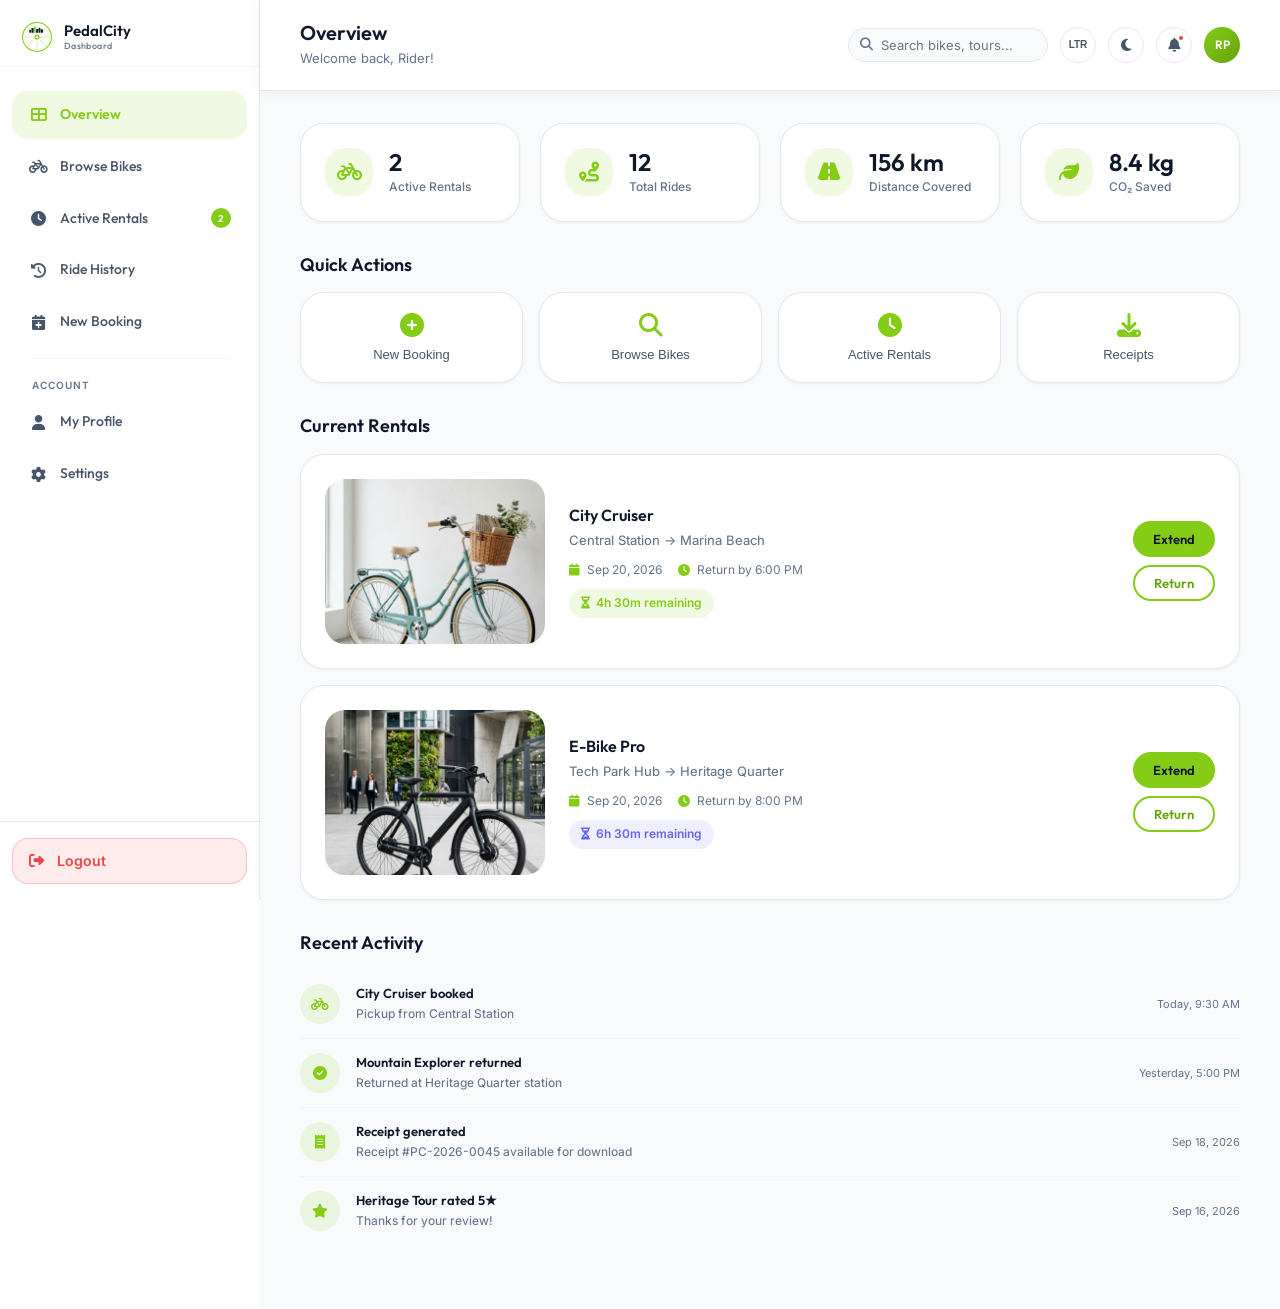
==== commit a72b6446: "feat: add dashboard bike images and update image references and styles" ====
--- a/dashboard.html
+++ b/dashboard.html
@@ -286,7 +286,7 @@
                     <button class="btn btn-primary btn-sm w-full" onclick="switchDashTab('book', document.getElementById('nav-book'))">Book Now</button>
                 </div>
                 <div class="dash-bike-card" data-category="city">
-                    <img src="assets/images/bike-tandem.jpg" alt="Tandem Explorer">
+                    <img src="assets/images/dash-bike-tandem.jpg" alt="Tandem Explorer">
                     <div class="dash-bike-info">
                         <h4>Tandem Explorer</h4>
                         <p>7 Speed · 2-Seater · 22 kg</p>
@@ -322,7 +322,7 @@
                     <button class="btn btn-primary btn-sm w-full" onclick="switchDashTab('book', document.getElementById('nav-book'))">Book Now</button>
                 </div>
                 <div class="dash-bike-card" data-category="mountain">
-                    <img src="assets/images/bike-gravel.jpg" alt="Gravel Explorer Carbon">
+                    <img src="assets/images/dash-bike-gravel.jpg" alt="Gravel Explorer Carbon">
                     <div class="dash-bike-info">
                         <h4>Gravel Explorer Carbon</h4>
                         <p>18 Speed · Carbon · 9.8 kg</p>
--- a/style.css
+++ b/style.css
@@ -213,7 +213,7 @@
     scroll-behavior: smooth;
     -webkit-font-smoothing: antialiased;
     -moz-osx-font-smoothing: grayscale;
-    overflow-x: hidden;
+    overflow-x: clip;
 }
 
 body {
@@ -223,7 +223,7 @@
     background-color: var(--bg-body);
     line-height: 1.7;
     transition: background-color 0.3s ease, color 0.3s ease;
-    overflow-x: hidden;
+    overflow-x: clip;
 }
 
 img {
@@ -5857,7 +5857,7 @@
     width: 220px;
     height: 165px;
     object-fit: cover;
-    object-position: center bottom;
+    object-position: center;
     border-radius: var(--radius-xl);
     flex-shrink: 0;
 }
